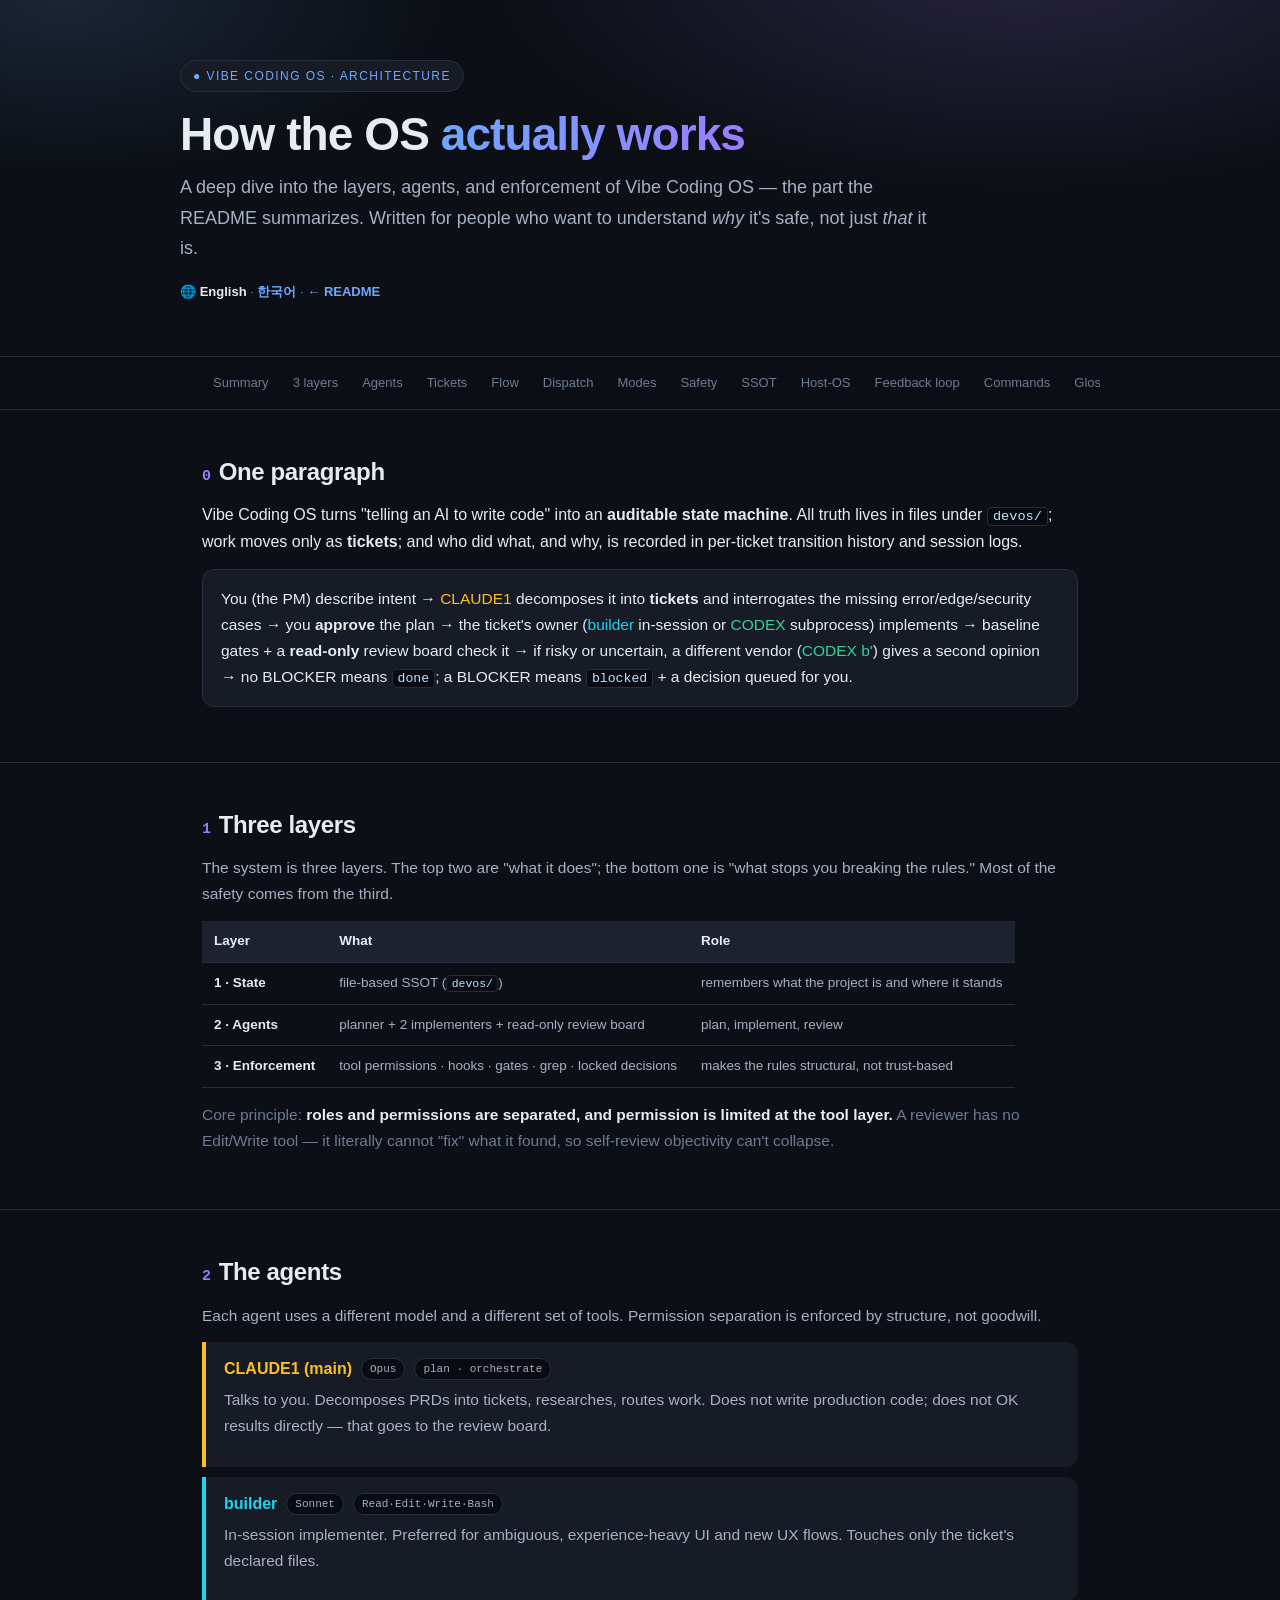
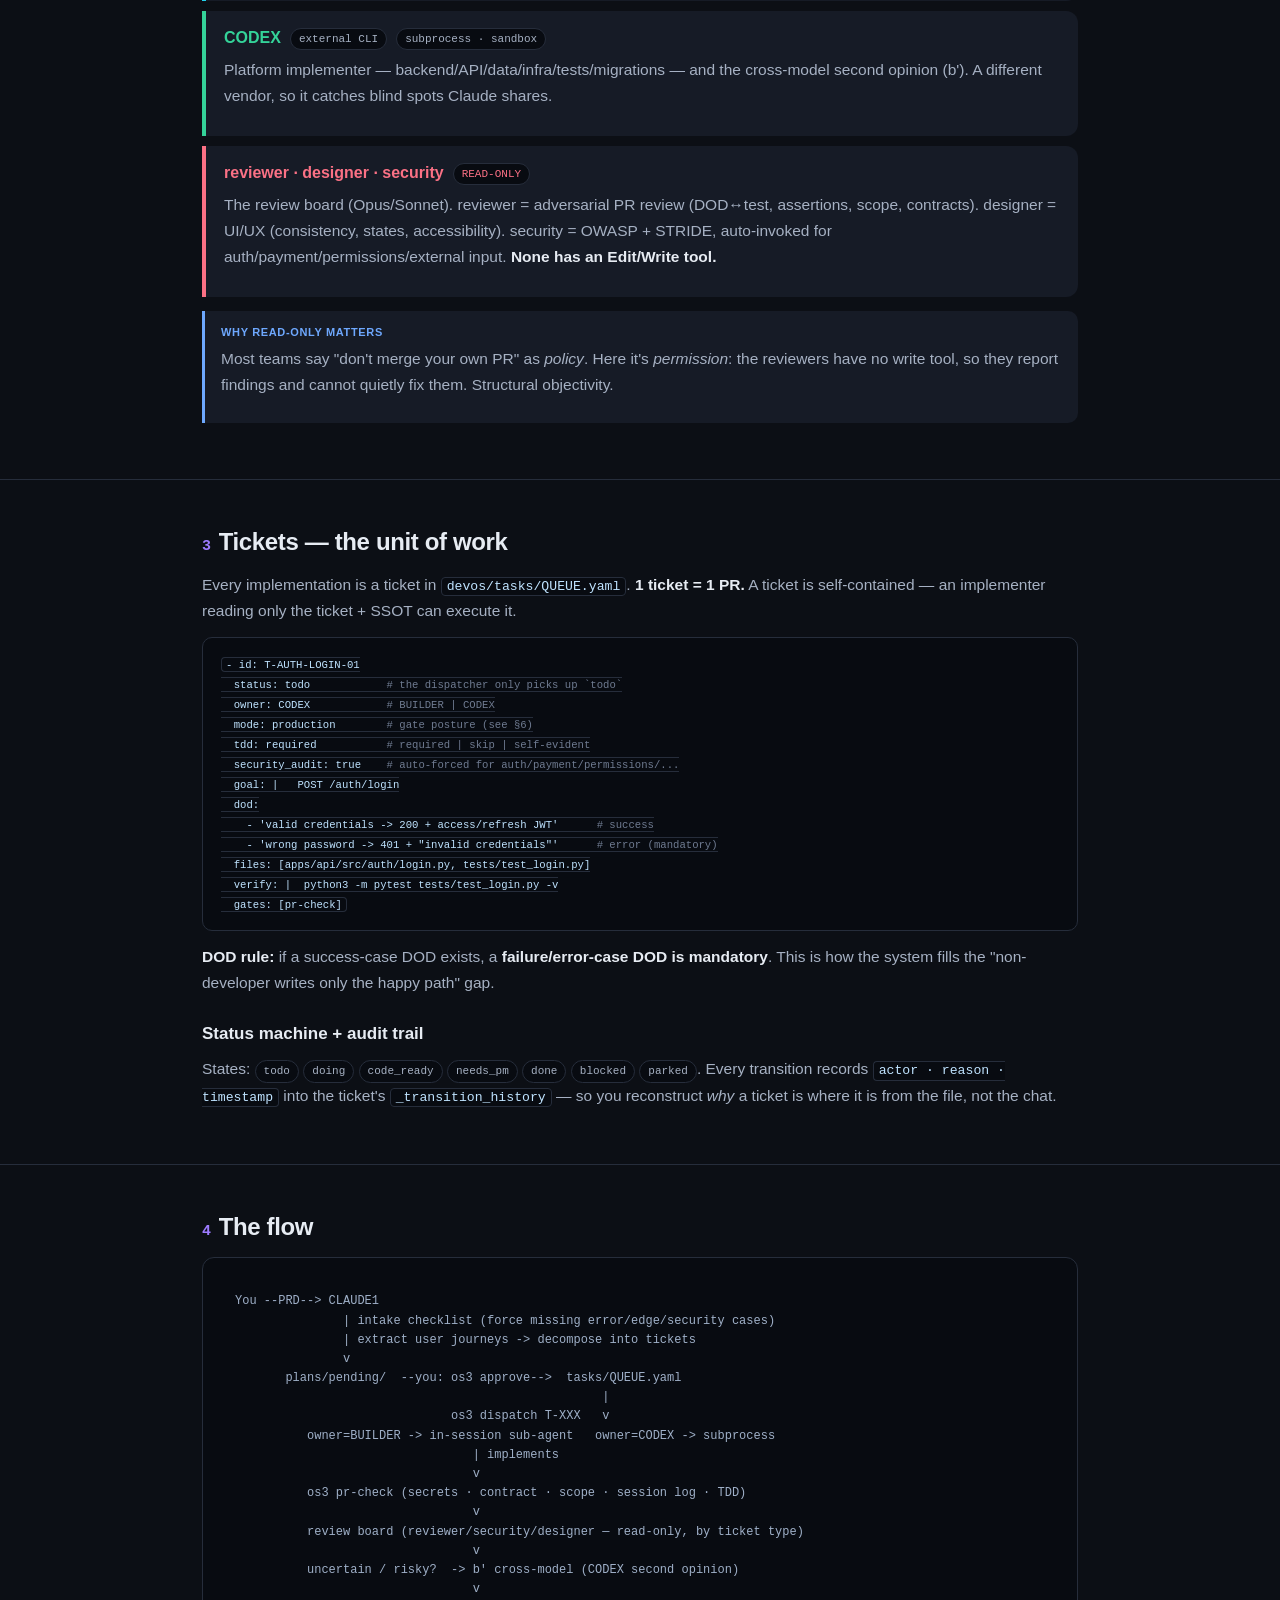
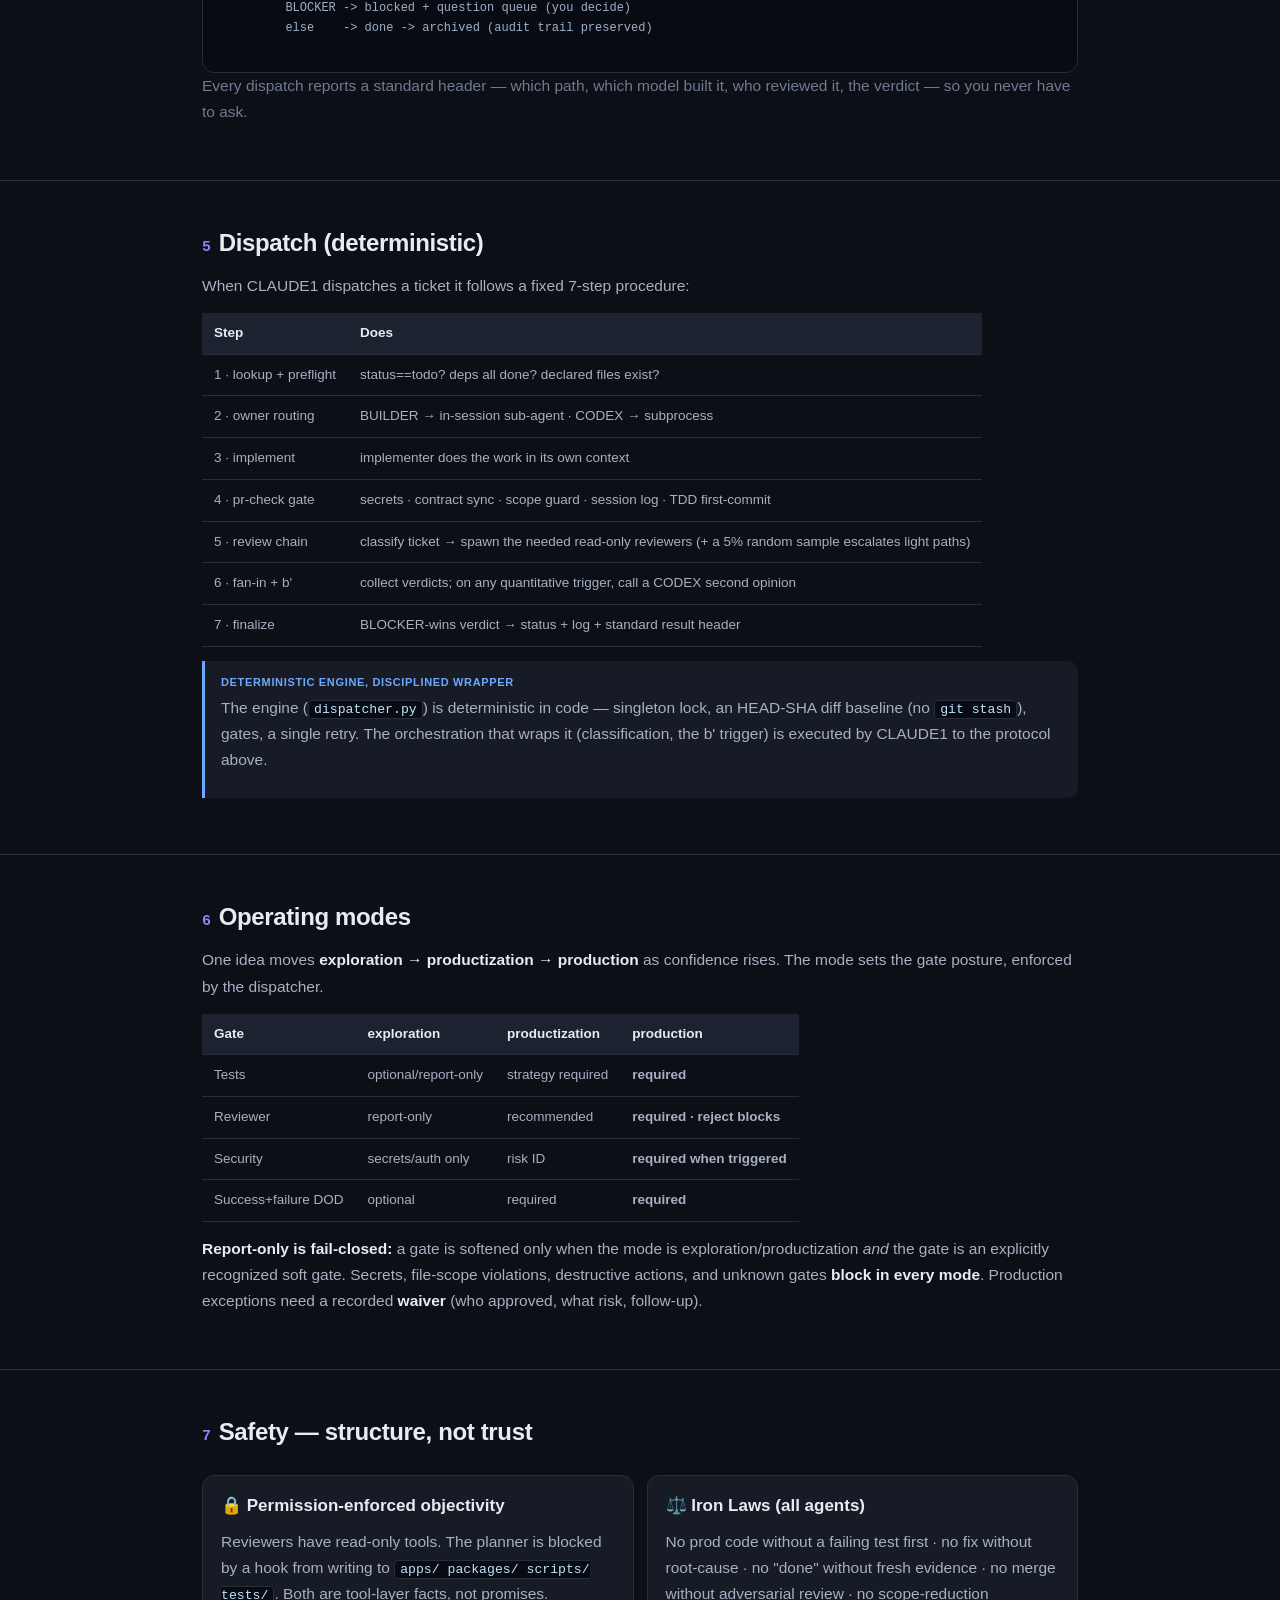
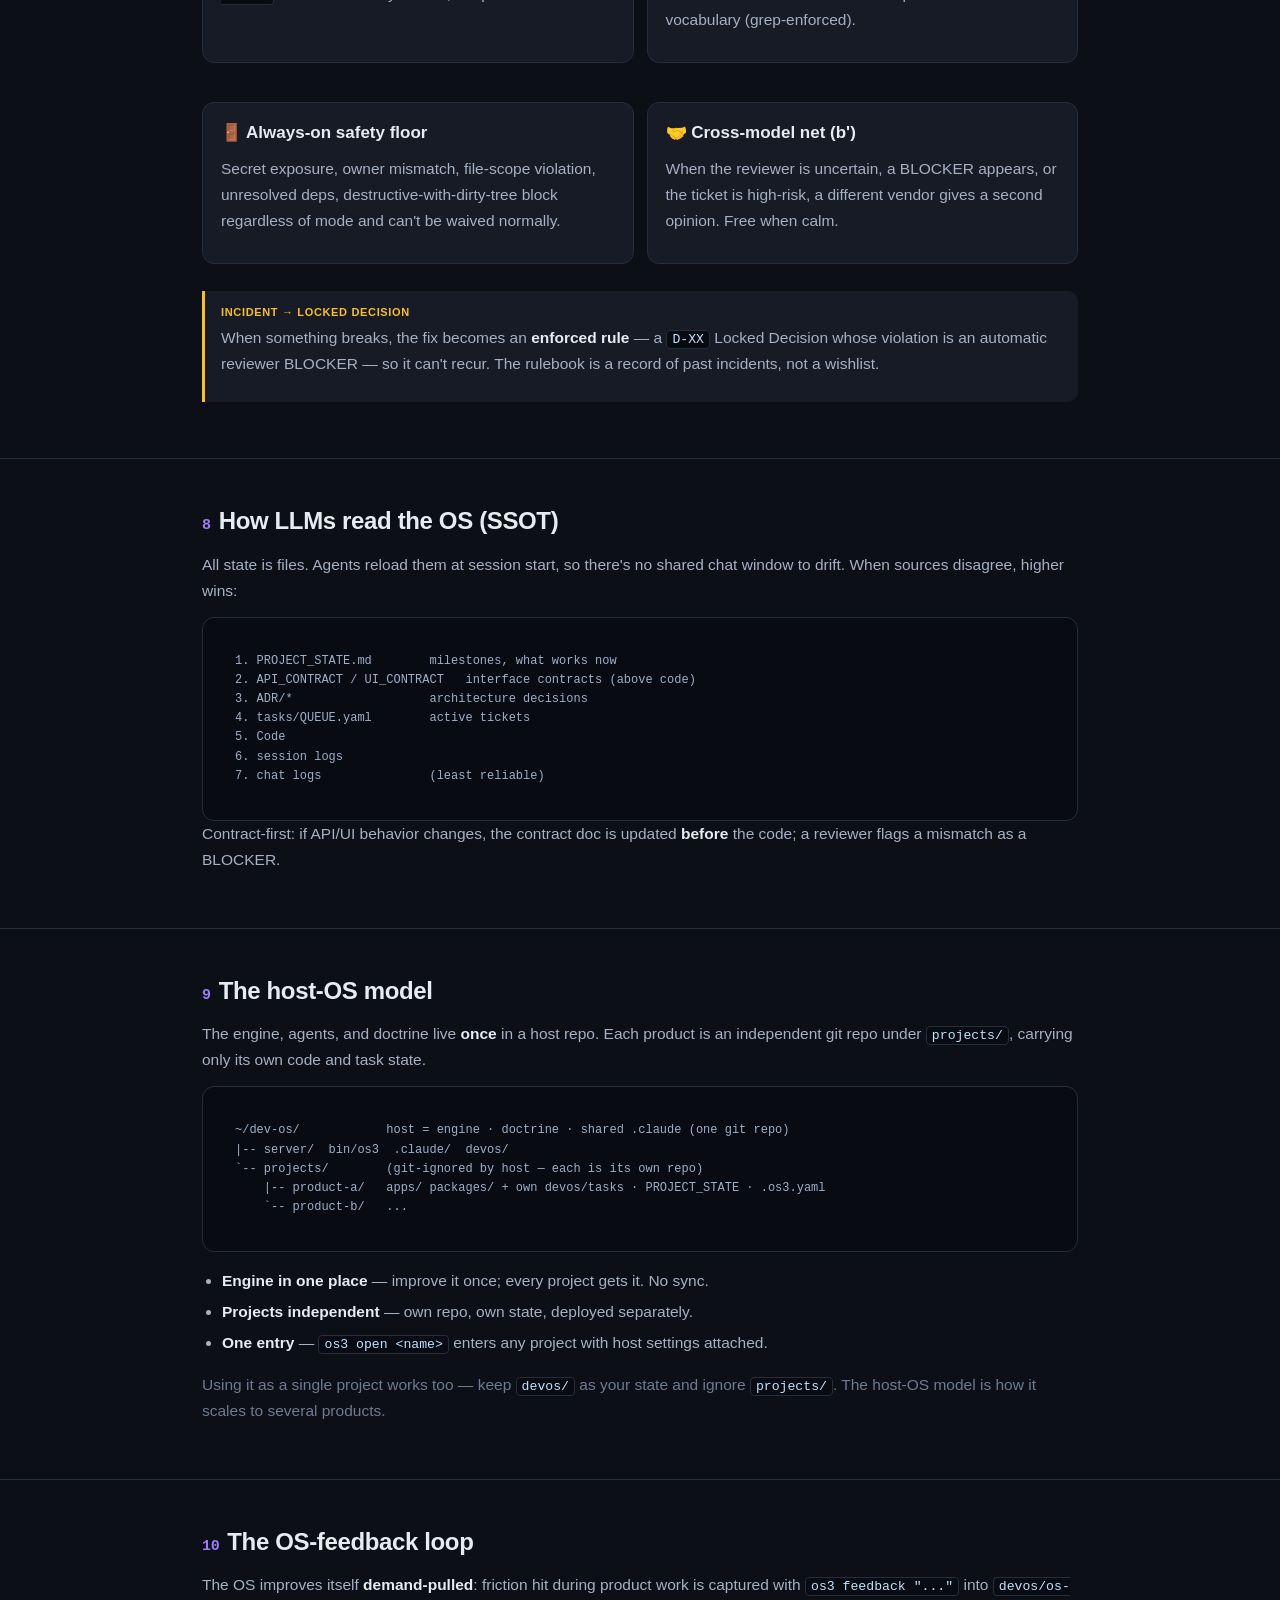
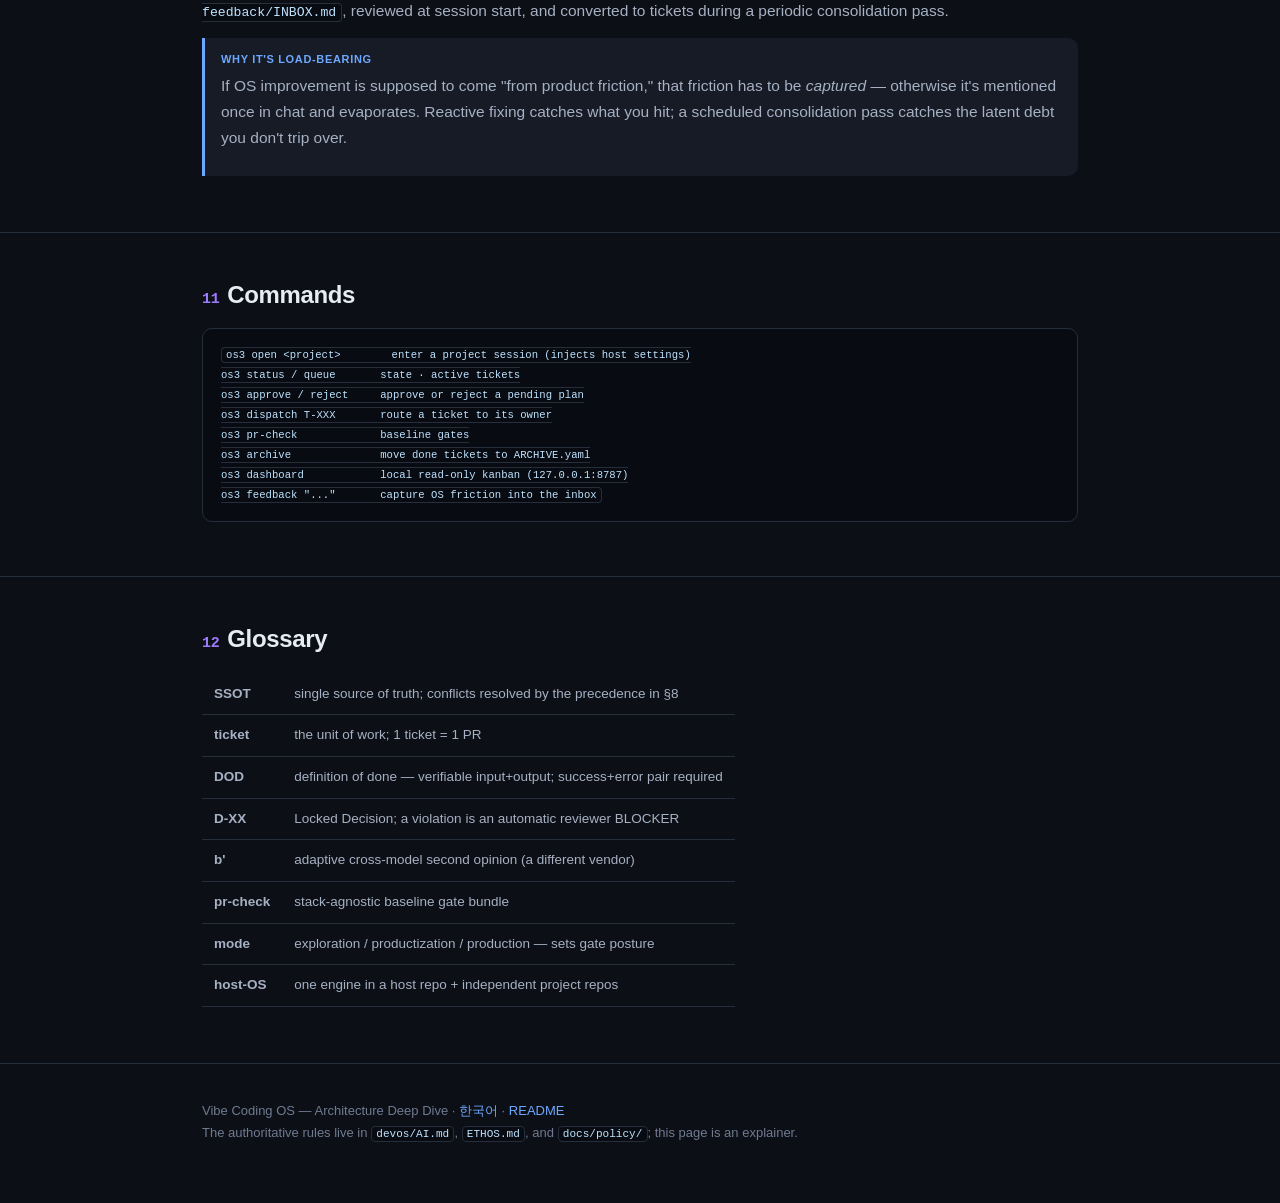
==== docs/deep-dive.en.html @ 46623f46 "docs: add EN/KO architecture deep-dive HTML + link from README - docs/deep-dive.en.html / deep-dive." ====
<!DOCTYPE html>
<html lang="en">
<head>
<meta charset="UTF-8">
<meta name="viewport" content="width=device-width, initial-scale=1.0">
<title>Vibe Coding OS — Architecture Deep Dive</title>
<style>
  :root{--bg:#0c0f15;--panel:#11151e;--card:#161b26;--card2:#1c2230;--line:#262d3b;--ink:#e7ecf3;--ink2:#a6b1c3;--ink3:#6f7b91;--acc:#6ea8fe;--acc2:#9d7bff;--ok:#34d399;--warn:#fbbf24;--block:#fb7185;--builder:#22d3ee;--reviewer:#fb7185;--designer:#c084fc;--security:#fb923c;--codex:#34d399;--claude1:#fbbf24;--mono:"SF Mono",ui-monospace,Menlo,Consolas,monospace;--sans:-apple-system,BlinkMacSystemFont,"Segoe UI",Roboto,sans-serif}
  *{box-sizing:border-box}html{scroll-behavior:smooth}
  body{margin:0;background:var(--bg);color:var(--ink);font-family:var(--sans);line-height:1.68;font-size:15.5px;-webkit-font-smoothing:antialiased}
  a{color:var(--acc);text-decoration:none}a:hover{text-decoration:underline}
  code{font-family:var(--mono);font-size:.85em;background:#080b11;border:1px solid var(--line);border-radius:4px;padding:.08em .38em;color:#bfe3ff}
  pre{font-family:var(--mono);font-size:12.5px;line-height:1.6;background:#080b11;border:1px solid var(--line);border-radius:10px;padding:16px 18px;overflow-x:auto;color:#ccd6e4}
  .wrap{max-width:920px;margin:0 auto;padding:0 22px}
  header.hero{border-bottom:1px solid var(--line);background:radial-gradient(900px 380px at 80% -10%,rgba(157,123,255,.18),transparent 60%),radial-gradient(700px 320px at 5% 0,rgba(110,168,254,.14),transparent 55%),var(--bg)}
  .hero-in{padding:60px 0 40px}
  .kick{display:inline-block;font-size:12px;letter-spacing:.12em;text-transform:uppercase;color:var(--acc);border:1px solid var(--line);background:var(--card);padding:5px 12px;border-radius:999px;margin-bottom:18px}
  h1{font-size:clamp(30px,5vw,46px);line-height:1.05;margin:0 0 14px;letter-spacing:-.02em;font-weight:800}
  h1 .g{background:linear-gradient(100deg,var(--acc),var(--acc2));-webkit-background-clip:text;background-clip:text;color:transparent}
  .lead{font-size:18px;color:var(--ink2);max-width:760px;margin:0 0 18px}
  .langs{font-size:13px;color:var(--ink3)}.langs a{font-weight:600}
  nav.toc{position:sticky;top:0;z-index:20;background:rgba(12,15,21,.85);backdrop-filter:blur(10px);border-bottom:1px solid var(--line)}
  nav.toc .wrap{display:flex;gap:2px;overflow-x:auto;padding:9px 22px}
  nav.toc a{white-space:nowrap;font-size:13px;color:var(--ink3);padding:6px 11px;border-radius:7px}
  nav.toc a:hover{color:var(--ink);background:var(--card);text-decoration:none}
  section{padding:42px 0;border-top:1px solid var(--line)}section:first-of-type{border-top:none}
  h2{font-size:24px;font-weight:800;letter-spacing:-.015em;margin:0 0 10px}
  h2 .n{font-family:var(--mono);font-size:15px;color:var(--acc2);font-weight:600;margin-right:8px}
  h3{font-size:17px;font-weight:700;margin:24px 0 8px}
  p{color:var(--ink2);margin:0 0 13px}ul,ol{color:var(--ink2);padding-left:20px}li{margin:5px 0}
  strong{color:var(--ink)}.muted{color:var(--ink3)}.lead2{font-size:16px;color:var(--ink)}
  table{width:100%;border-collapse:collapse;margin:14px 0;font-size:13.5px;display:block;overflow-x:auto}
  th,td{text-align:left;padding:9px 12px;border-bottom:1px solid var(--line);vertical-align:top}
  th{color:var(--ink);font-weight:700;background:var(--card2);white-space:nowrap}td{color:var(--ink2)}
  .card{background:var(--card);border:1px solid var(--line);border-radius:12px;padding:16px 18px;margin:13px 0}
  .grid{display:grid;gap:13px}.g2{grid-template-columns:1fr 1fr}.g3{grid-template-columns:1fr 1fr 1fr}
  @media(max-width:760px){.g2,.g3{grid-template-columns:1fr}}
  .note{border-left:3px solid var(--acc);background:var(--card);border-radius:0 10px 10px 0;padding:12px 16px;margin:14px 0}
  .note .l{font-weight:800;font-size:11px;letter-spacing:.06em;text-transform:uppercase;color:var(--acc);display:block;margin-bottom:4px}
  .note.warn{border-color:var(--warn)}.note.warn .l{color:var(--warn)}
  .chip{display:inline-block;font-family:var(--mono);font-size:11px;padding:1px 8px;border-radius:999px;border:1px solid var(--line);background:#080b11;color:var(--ink2)}
  .b{color:var(--builder)}.r{color:var(--reviewer)}.d{color:var(--designer)}.s{color:var(--security)}.cx{color:var(--codex)}.c1{color:var(--claude1)}
  .agent{border-left:4px solid var(--line);background:var(--card);border-radius:0 12px 12px 0;padding:14px 18px;margin:10px 0}
  .agent .top{display:flex;align-items:center;gap:9px;flex-wrap:wrap;margin-bottom:5px}.agent .nm{font-weight:800;font-size:16px}
  .agent.c1{border-color:var(--claude1)}.agent.c1 .nm{color:var(--claude1)}
  .agent.b{border-color:var(--builder)}.agent.b .nm{color:var(--builder)}
  .agent.r{border-color:var(--reviewer)}.agent.r .nm{color:var(--reviewer)}
  .agent.cx{border-color:var(--codex)}.agent.cx .nm{color:var(--codex)}
  .diagram{background:#080b11;border:1px solid var(--line);border-radius:12px;padding:6px 14px;overflow-x:auto}
  .diagram pre{border:none;background:none;font-size:12px;color:#9fb0c8;white-space:pre}
  .foot{color:var(--ink3);font-size:13px;padding:36px 0 60px;border-top:1px solid var(--line)}
</style>
</head>
<body>
<header class="hero"><div class="wrap hero-in">
  <span class="kick">● Vibe Coding OS · Architecture</span>
  <h1>How the OS <span class="g">actually works</span></h1>
  <p class="lead">A deep dive into the layers, agents, and enforcement of Vibe Coding OS — the part the README summarizes. Written for people who want to understand <em>why</em> it's safe, not just <em>that</em> it is.</p>
  <p class="langs">🌐 <strong>English</strong> · <a href="deep-dive.ko.html">한국어</a> · <a href="../README.md">← README</a></p>
</div></header>

<nav class="toc"><div class="wrap">
  <a href="#tl">Summary</a><a href="#layers">3 layers</a><a href="#agents">Agents</a><a href="#tickets">Tickets</a>
  <a href="#flow">Flow</a><a href="#dispatch">Dispatch</a><a href="#modes">Modes</a><a href="#safety">Safety</a>
  <a href="#ssot">SSOT</a><a href="#hostos">Host-OS</a><a href="#feedback">Feedback loop</a><a href="#cli">Commands</a><a href="#glossary">Glossary</a>
</div></nav>

<section id="tl"><div class="wrap">
  <h2><span class="n">0</span>One paragraph</h2>
  <p class="lead2">Vibe Coding OS turns "telling an AI to write code" into an <strong>auditable state machine</strong>. All truth lives in files under <code>devos/</code>; work moves only as <strong>tickets</strong>; and who did what, and why, is recorded in per-ticket transition history and session logs.</p>
  <div class="card"><p style="margin:0;color:var(--ink)">You (the PM) describe intent → <span class="c1">CLAUDE1</span> decomposes it into <strong>tickets</strong> and interrogates the missing error/edge/security cases → you <strong>approve</strong> the plan → the ticket's owner (<span class="b">builder</span> in-session or <span class="cx">CODEX</span> subprocess) implements → baseline gates + a <strong>read-only</strong> review board check it → if risky or uncertain, a different vendor (<span class="cx">CODEX b'</span>) gives a second opinion → no BLOCKER means <code>done</code>; a BLOCKER means <code>blocked</code> + a decision queued for you.</p></div>
</div></section>

<section id="layers"><div class="wrap">
  <h2><span class="n">1</span>Three layers</h2>
  <p>The system is three layers. The top two are "what it does"; the bottom one is "what stops you breaking the rules." Most of the safety comes from the third.</p>
  <table>
    <thead><tr><th>Layer</th><th>What</th><th>Role</th></tr></thead>
    <tbody>
      <tr><td><strong>1 · State</strong></td><td>file-based SSOT (<code>devos/</code>)</td><td>remembers what the project is and where it stands</td></tr>
      <tr><td><strong>2 · Agents</strong></td><td>planner + 2 implementers + read-only review board</td><td>plan, implement, review</td></tr>
      <tr><td><strong>3 · Enforcement</strong></td><td>tool permissions · hooks · gates · grep · locked decisions</td><td>makes the rules structural, not trust-based</td></tr>
    </tbody>
  </table>
  <p class="muted">Core principle: <strong>roles and permissions are separated, and permission is limited at the tool layer.</strong> A reviewer has no Edit/Write tool — it literally cannot "fix" what it found, so self-review objectivity can't collapse.</p>
</div></section>

<section id="agents"><div class="wrap">
  <h2><span class="n">2</span>The agents</h2>
  <p>Each agent uses a different model and a different set of tools. Permission separation is enforced by structure, not goodwill.</p>
  <div class="agent c1"><div class="top"><span class="nm">CLAUDE1 (main)</span><span class="chip">Opus</span><span class="chip">plan · orchestrate</span></div><p>Talks to you. Decomposes PRDs into tickets, researches, routes work. Does not write production code; does not OK results directly — that goes to the review board.</p></div>
  <div class="agent b"><div class="top"><span class="nm">builder</span><span class="chip">Sonnet</span><span class="chip">Read·Edit·Write·Bash</span></div><p>In-session implementer. Preferred for ambiguous, experience-heavy UI and new UX flows. Touches only the ticket's declared files.</p></div>
  <div class="agent cx"><div class="top"><span class="nm">CODEX</span><span class="chip">external CLI</span><span class="chip">subprocess · sandbox</span></div><p>Platform implementer — backend/API/data/infra/tests/migrations — and the cross-model second opinion (b'). A different vendor, so it catches blind spots Claude shares.</p></div>
  <div class="agent r"><div class="top"><span class="nm">reviewer · designer · security</span><span class="chip" style="color:var(--reviewer)">READ-ONLY</span></div><p>The review board (Opus/Sonnet). reviewer = adversarial PR review (DOD↔test, assertions, scope, contracts). designer = UI/UX (consistency, states, accessibility). security = OWASP + STRIDE, auto-invoked for auth/payment/permissions/external input. <strong>None has an Edit/Write tool.</strong></p></div>
  <div class="note"><span class="l">Why read-only matters</span><p>Most teams say "don't merge your own PR" as <em>policy</em>. Here it's <em>permission</em>: the reviewers have no write tool, so they report findings and cannot quietly fix them. Structural objectivity.</p></div>
</div></section>

<section id="tickets"><div class="wrap">
  <h2><span class="n">3</span>Tickets — the unit of work</h2>
  <p>Every implementation is a ticket in <code>devos/tasks/QUEUE.yaml</code>. <strong>1 ticket = 1 PR.</strong> A ticket is self-contained — an implementer reading only the ticket + SSOT can execute it.</p>
  <pre><code>- id: T-AUTH-LOGIN-01
  status: todo            <span class="muted"># the dispatcher only picks up `todo`</span>
  owner: CODEX            <span class="muted"># BUILDER | CODEX</span>
  mode: production        <span class="muted"># gate posture (see §6)</span>
  tdd: required           <span class="muted"># required | skip | self-evident</span>
  security_audit: true    <span class="muted"># auto-forced for auth/payment/permissions/...</span>
  goal: |   POST /auth/login
  dod:
    - 'valid credentials -> 200 + access/refresh JWT'      <span class="muted"># success</span>
    - 'wrong password -> 401 + "invalid credentials"'      <span class="muted"># error (mandatory)</span>
  files: [apps/api/src/auth/login.py, tests/test_login.py]
  verify: |  python3 -m pytest tests/test_login.py -v
  gates: [pr-check]</code></pre>
  <p><strong>DOD rule:</strong> if a success-case DOD exists, a <strong>failure/error-case DOD is mandatory</strong>. This is how the system fills the "non-developer writes only the happy path" gap.</p>
  <h3>Status machine + audit trail</h3>
  <p>States: <span class="chip">todo</span> <span class="chip">doing</span> <span class="chip">code_ready</span> <span class="chip">needs_pm</span> <span class="chip">done</span> <span class="chip">blocked</span> <span class="chip">parked</span>. Every transition records <code>actor · reason · timestamp</code> into the ticket's <code>_transition_history</code> — so you reconstruct <em>why</em> a ticket is where it is from the file, not the chat.</p>
</div></section>

<section id="flow"><div class="wrap">
  <h2><span class="n">4</span>The flow</h2>
  <div class="diagram"><pre>You --PRD--> CLAUDE1
               | intake checklist (force missing error/edge/security cases)
               | extract user journeys -> decompose into tickets
               v
       plans/pending/  --you: os3 approve-->  tasks/QUEUE.yaml
                                                   |
                              os3 dispatch T-XXX   v
          owner=BUILDER -> in-session sub-agent   owner=CODEX -> subprocess
                                 | implements
                                 v
          os3 pr-check (secrets · contract · scope · session log · TDD)
                                 v
          review board (reviewer/security/designer — read-only, by ticket type)
                                 v
          uncertain / risky?  -> b' cross-model (CODEX second opinion)
                                 v
       BLOCKER -> blocked + question queue (you decide)
       else    -> done -> archived (audit trail preserved)</pre></div>
  <p class="muted">Every dispatch reports a standard header — which path, which model built it, who reviewed it, the verdict — so you never have to ask.</p>
</div></section>

<section id="dispatch"><div class="wrap">
  <h2><span class="n">5</span>Dispatch (deterministic)</h2>
  <p>When CLAUDE1 dispatches a ticket it follows a fixed 7-step procedure:</p>
  <table>
    <thead><tr><th>Step</th><th>Does</th></tr></thead>
    <tbody>
      <tr><td>1 · lookup + preflight</td><td>status==todo? deps all done? declared files exist?</td></tr>
      <tr><td>2 · owner routing</td><td>BUILDER → in-session sub-agent · CODEX → subprocess</td></tr>
      <tr><td>3 · implement</td><td>implementer does the work in its own context</td></tr>
      <tr><td>4 · pr-check gate</td><td>secrets · contract sync · scope guard · session log · TDD first-commit</td></tr>
      <tr><td>5 · review chain</td><td>classify ticket → spawn the needed read-only reviewers (+ a 5% random sample escalates light paths)</td></tr>
      <tr><td>6 · fan-in + b'</td><td>collect verdicts; on any quantitative trigger, call a CODEX second opinion</td></tr>
      <tr><td>7 · finalize</td><td>BLOCKER-wins verdict → status + log + standard result header</td></tr>
    </tbody>
  </table>
  <div class="note"><span class="l">Deterministic engine, disciplined wrapper</span><p>The engine (<code>dispatcher.py</code>) is deterministic in code — singleton lock, an HEAD-SHA diff baseline (no <code>git stash</code>), gates, a single retry. The orchestration that wraps it (classification, the b' trigger) is executed by CLAUDE1 to the protocol above.</p></div>
</div></section>

<section id="modes"><div class="wrap">
  <h2><span class="n">6</span>Operating modes</h2>
  <p>One idea moves <strong>exploration → productization → production</strong> as confidence rises. The mode sets the gate posture, enforced by the dispatcher.</p>
  <table>
    <thead><tr><th>Gate</th><th>exploration</th><th>productization</th><th>production</th></tr></thead>
    <tbody>
      <tr><td>Tests</td><td>optional/report-only</td><td>strategy required</td><td><b>required</b></td></tr>
      <tr><td>Reviewer</td><td>report-only</td><td>recommended</td><td><b>required · reject blocks</b></td></tr>
      <tr><td>Security</td><td>secrets/auth only</td><td>risk ID</td><td><b>required when triggered</b></td></tr>
      <tr><td>Success+failure DOD</td><td>optional</td><td>required</td><td><b>required</b></td></tr>
    </tbody>
  </table>
  <p><strong>Report-only is fail-closed:</strong> a gate is softened only when the mode is exploration/productization <em>and</em> the gate is an explicitly recognized soft gate. Secrets, file-scope violations, destructive actions, and unknown gates <strong>block in every mode</strong>. Production exceptions need a recorded <strong>waiver</strong> (who approved, what risk, follow-up).</p>
</div></section>

<section id="safety"><div class="wrap">
  <h2><span class="n">7</span>Safety — structure, not trust</h2>
  <div class="grid g2">
    <div class="card"><h3 style="margin-top:0">🔒 Permission-enforced objectivity</h3><p>Reviewers have read-only tools. The planner is blocked by a hook from writing to <code>apps/ packages/ scripts/ tests/</code>. Both are tool-layer facts, not promises.</p></div>
    <div class="card"><h3 style="margin-top:0">⚖️ Iron Laws (all agents)</h3><p>No prod code without a failing test first · no fix without root-cause · no "done" without fresh evidence · no merge without adversarial review · no scope-reduction vocabulary (grep-enforced).</p></div>
    <div class="card"><h3 style="margin-top:0">🚪 Always-on safety floor</h3><p>Secret exposure, owner mismatch, file-scope violation, unresolved deps, destructive-with-dirty-tree block regardless of mode and can't be waived normally.</p></div>
    <div class="card"><h3 style="margin-top:0">🤝 Cross-model net (b')</h3><p>When the reviewer is uncertain, a BLOCKER appears, or the ticket is high-risk, a different vendor gives a second opinion. Free when calm.</p></div>
  </div>
  <div class="note warn"><span class="l">Incident → Locked Decision</span><p>When something breaks, the fix becomes an <strong>enforced rule</strong> — a <code>D-XX</code> Locked Decision whose violation is an automatic reviewer BLOCKER — so it can't recur. The rulebook is a record of past incidents, not a wishlist.</p></div>
</div></section>

<section id="ssot"><div class="wrap">
  <h2><span class="n">8</span>How LLMs read the OS (SSOT)</h2>
  <p>All state is files. Agents reload them at session start, so there's no shared chat window to drift. When sources disagree, higher wins:</p>
  <div class="diagram"><pre>1. PROJECT_STATE.md        milestones, what works now
2. API_CONTRACT / UI_CONTRACT   interface contracts (above code)
3. ADR/*                   architecture decisions
4. tasks/QUEUE.yaml        active tickets
5. Code
6. session logs
7. chat logs               (least reliable)</pre></div>
  <p>Contract-first: if API/UI behavior changes, the contract doc is updated <strong>before</strong> the code; a reviewer flags a mismatch as a BLOCKER.</p>
</div></section>

<section id="hostos"><div class="wrap">
  <h2><span class="n">9</span>The host-OS model</h2>
  <p>The engine, agents, and doctrine live <strong>once</strong> in a host repo. Each product is an independent git repo under <code>projects/</code>, carrying only its own code and task state.</p>
  <div class="diagram"><pre>~/dev-os/            host = engine · doctrine · shared .claude (one git repo)
|-- server/  bin/os3  .claude/  devos/
`-- projects/        (git-ignored by host — each is its own repo)
    |-- product-a/   apps/ packages/ + own devos/tasks · PROJECT_STATE · .os3.yaml
    `-- product-b/   ...</pre></div>
  <ul>
    <li><strong>Engine in one place</strong> — improve it once; every project gets it. No sync.</li>
    <li><strong>Projects independent</strong> — own repo, own state, deployed separately.</li>
    <li><strong>One entry</strong> — <code>os3 open &lt;name&gt;</code> enters any project with host settings attached.</li>
  </ul>
  <p class="muted">Using it as a single project works too — keep <code>devos/</code> as your state and ignore <code>projects/</code>. The host-OS model is how it scales to several products.</p>
</div></section>

<section id="feedback"><div class="wrap">
  <h2><span class="n">10</span>The OS-feedback loop</h2>
  <p>The OS improves itself <strong>demand-pulled</strong>: friction hit during product work is captured with <code>os3 feedback "..."</code> into <code>devos/os-feedback/INBOX.md</code>, reviewed at session start, and converted to tickets during a periodic consolidation pass.</p>
  <div class="note"><span class="l">Why it's load-bearing</span><p>If OS improvement is supposed to come "from product friction," that friction has to be <em>captured</em> — otherwise it's mentioned once in chat and evaporates. Reactive fixing catches what you hit; a scheduled consolidation pass catches the latent debt you don't trip over.</p></div>
</div></section>

<section id="cli"><div class="wrap">
  <h2><span class="n">11</span>Commands</h2>
  <pre><code>os3 open &lt;project&gt;        enter a project session (injects host settings)
os3 status / queue       state · active tickets
os3 approve / reject     approve or reject a pending plan
os3 dispatch T-XXX       route a ticket to its owner
os3 pr-check             baseline gates
os3 archive              move done tickets to ARCHIVE.yaml
os3 dashboard            local read-only kanban (127.0.0.1:8787)
os3 feedback "..."       capture OS friction into the inbox</code></pre>
</div></section>

<section id="glossary"><div class="wrap">
  <h2><span class="n">12</span>Glossary</h2>
  <table><tbody>
    <tr><td><b>SSOT</b></td><td>single source of truth; conflicts resolved by the precedence in §8</td></tr>
    <tr><td><b>ticket</b></td><td>the unit of work; 1 ticket = 1 PR</td></tr>
    <tr><td><b>DOD</b></td><td>definition of done — verifiable input+output; success+error pair required</td></tr>
    <tr><td><b>D-XX</b></td><td>Locked Decision; a violation is an automatic reviewer BLOCKER</td></tr>
    <tr><td><b>b'</b></td><td>adaptive cross-model second opinion (a different vendor)</td></tr>
    <tr><td><b>pr-check</b></td><td>stack-agnostic baseline gate bundle</td></tr>
    <tr><td><b>mode</b></td><td>exploration / productization / production — sets gate posture</td></tr>
    <tr><td><b>host-OS</b></td><td>one engine in a host repo + independent project repos</td></tr>
  </tbody></table>
</div></section>

<div class="foot"><div class="wrap">Vibe Coding OS — Architecture Deep Dive · <a href="deep-dive.ko.html">한국어</a> · <a href="../README.md">README</a><br>The authoritative rules live in <code>devos/AI.md</code>, <code>ETHOS.md</code>, and <code>docs/policy/</code>; this page is an explainer.</div></div>
</body>
</html>
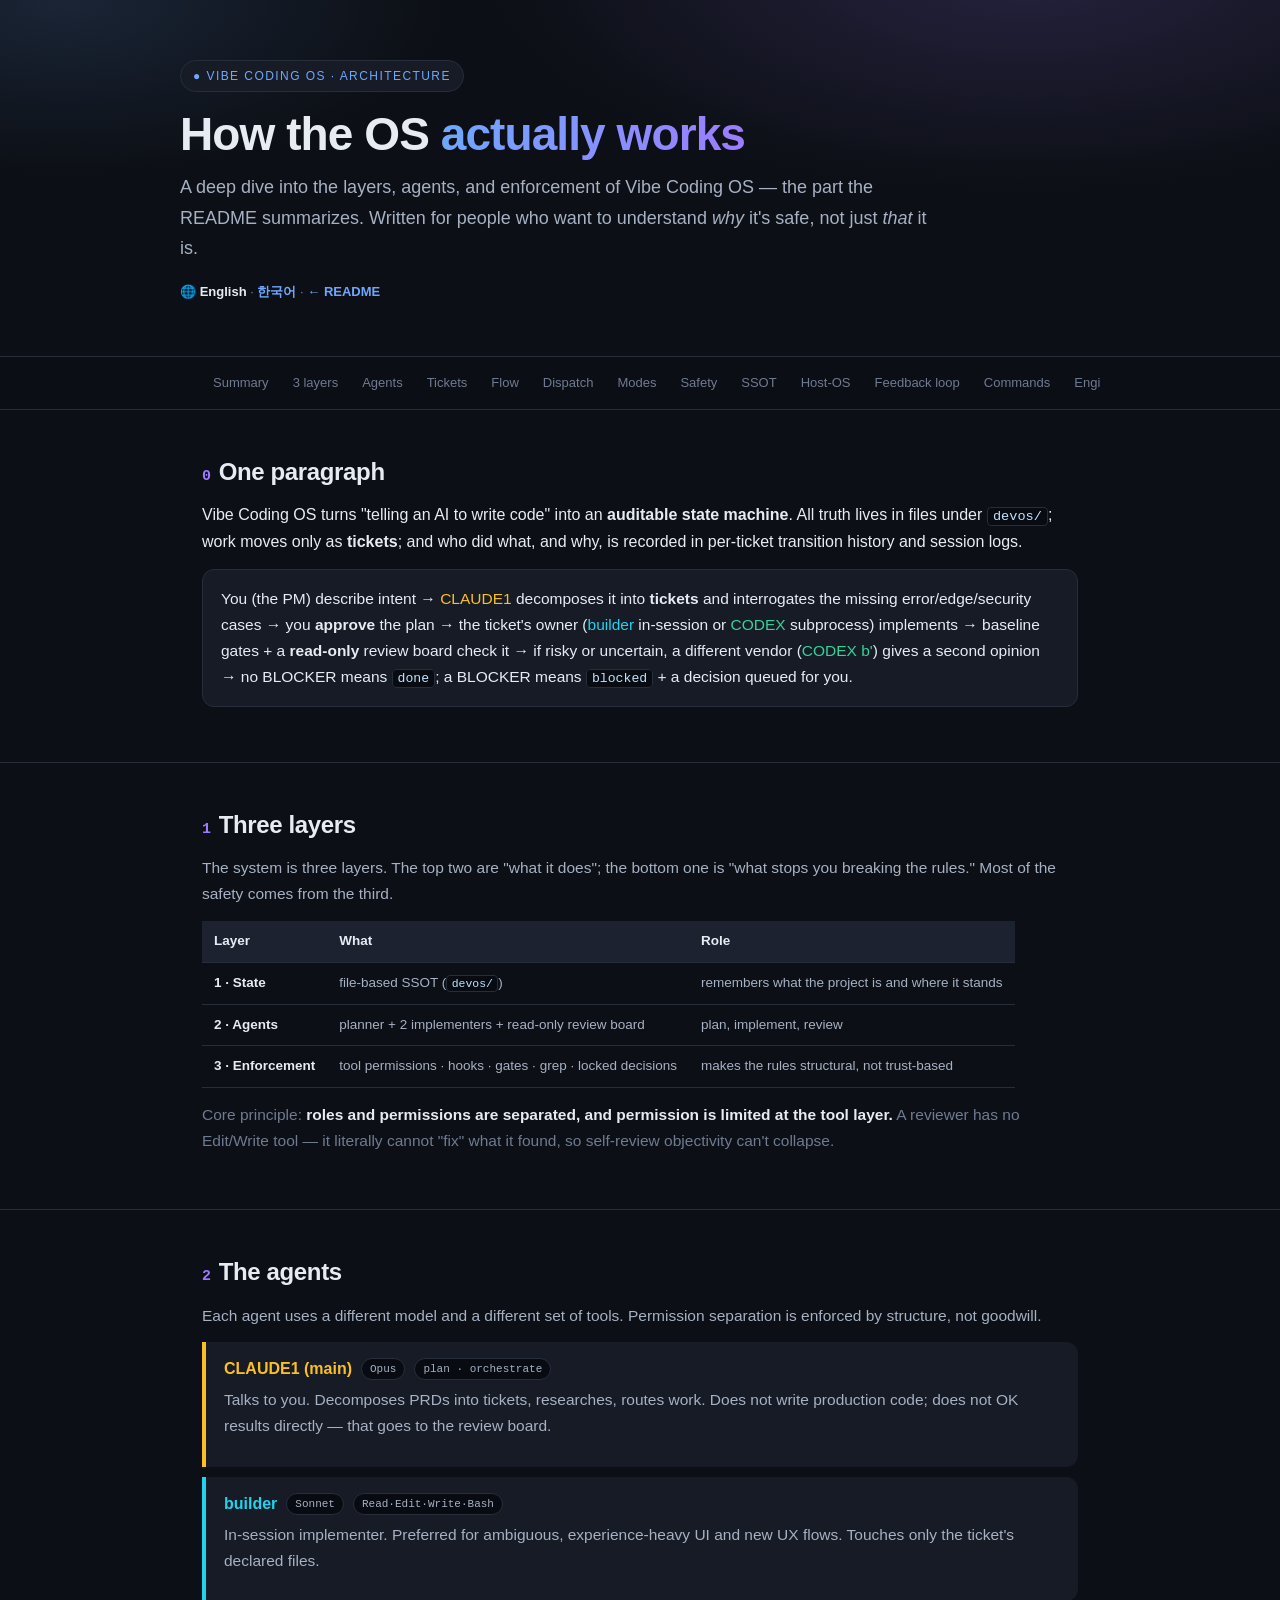
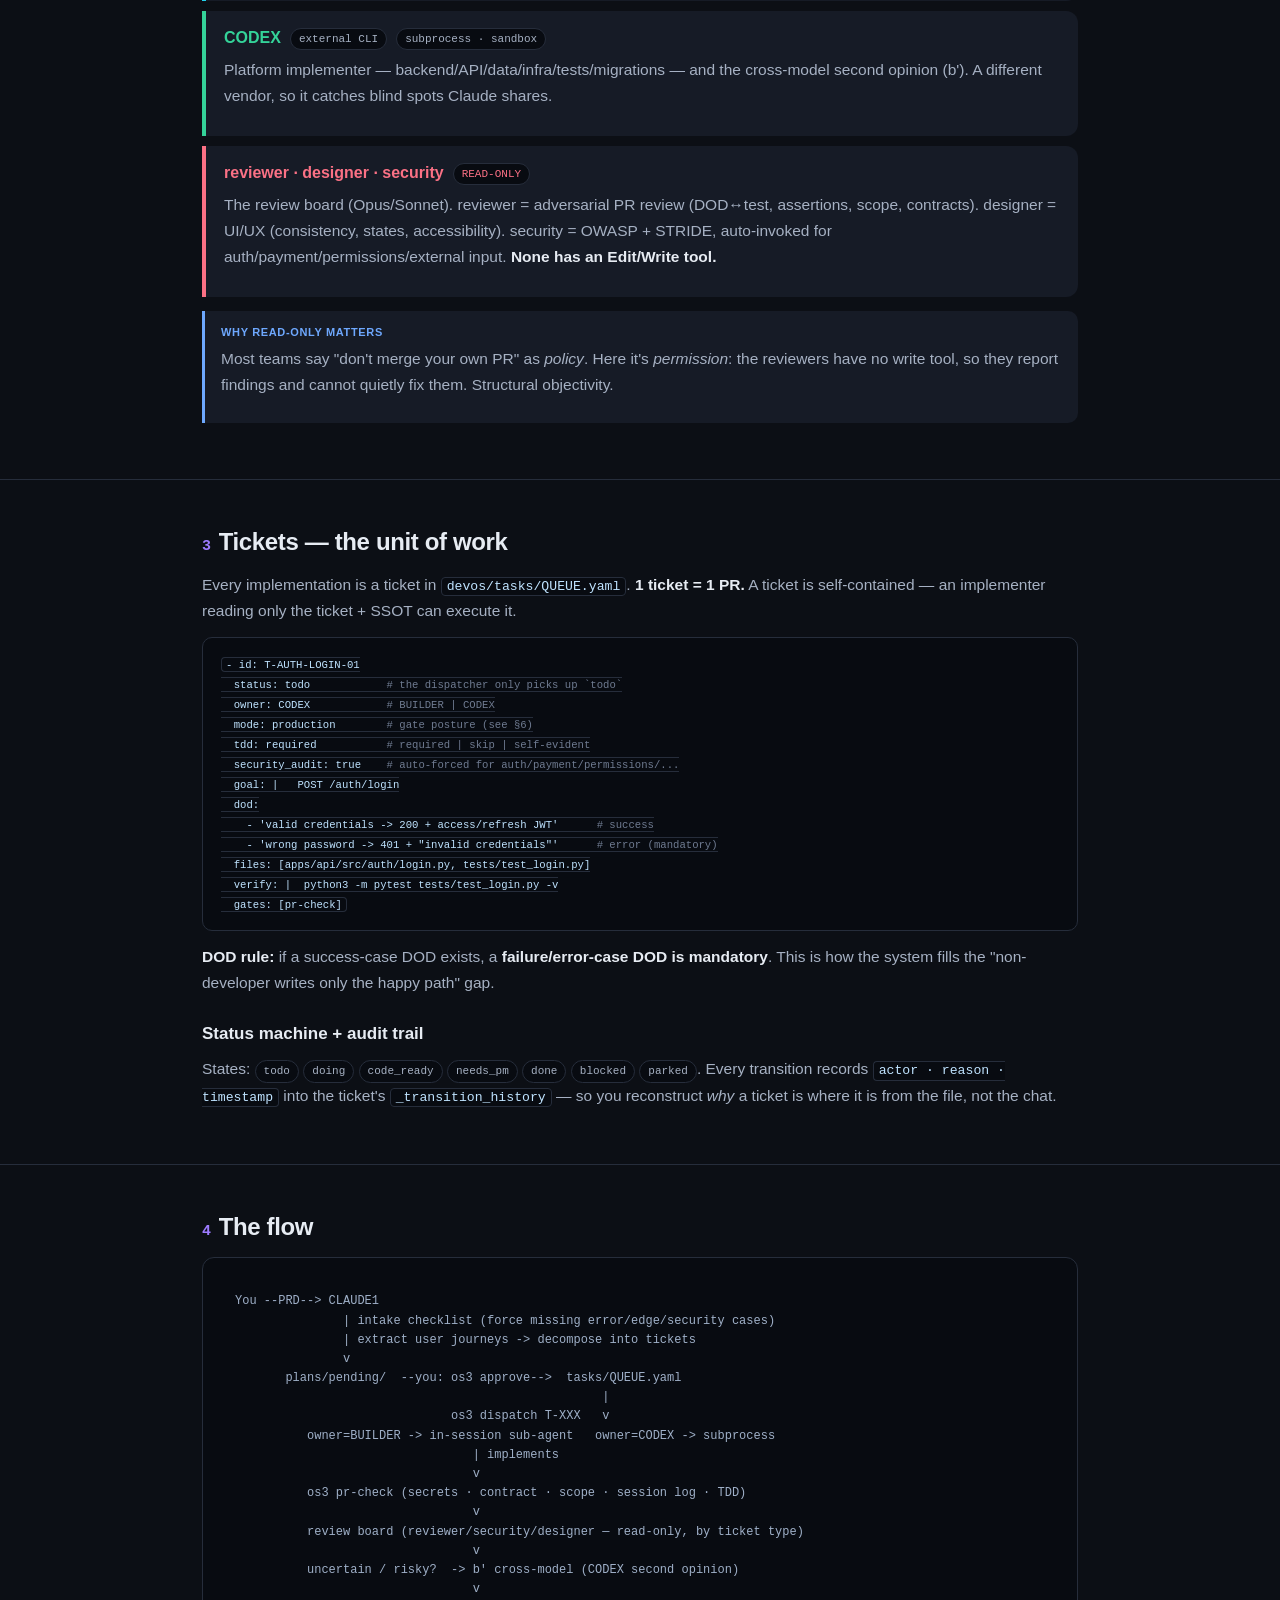
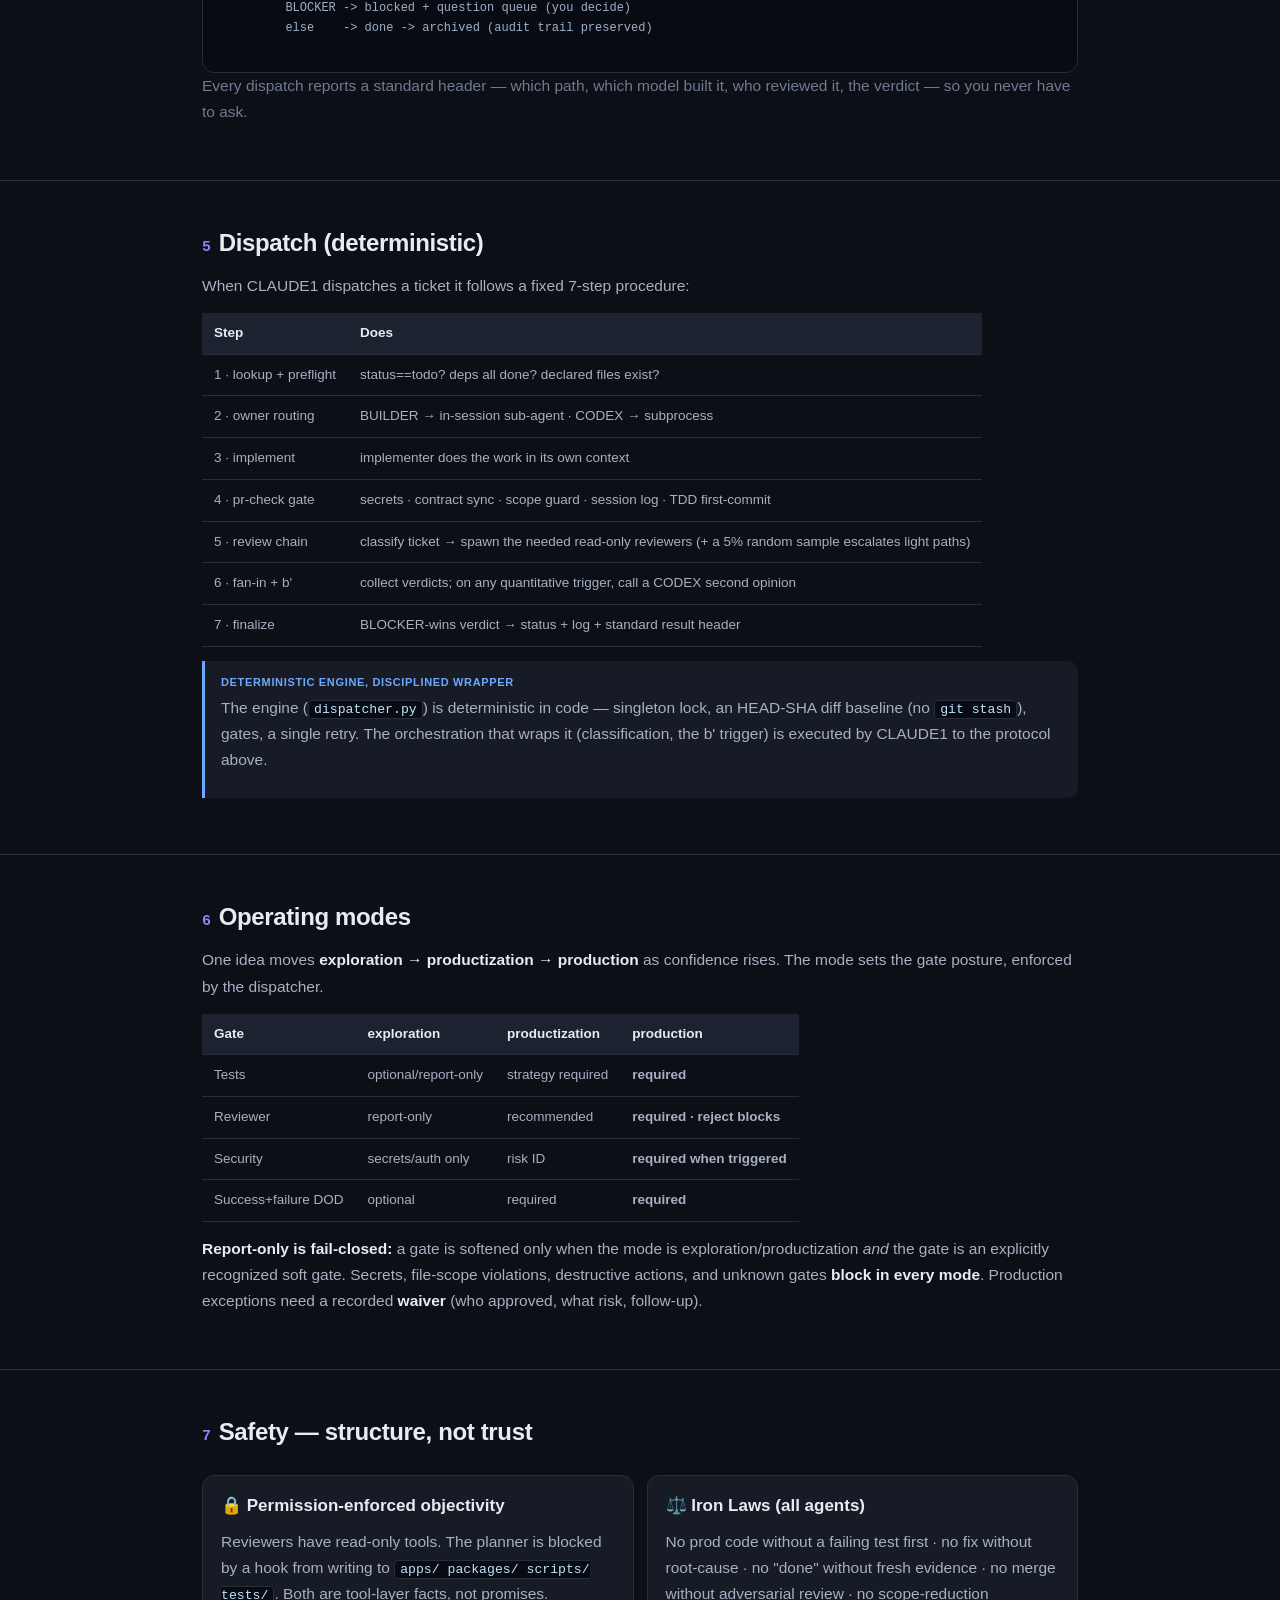
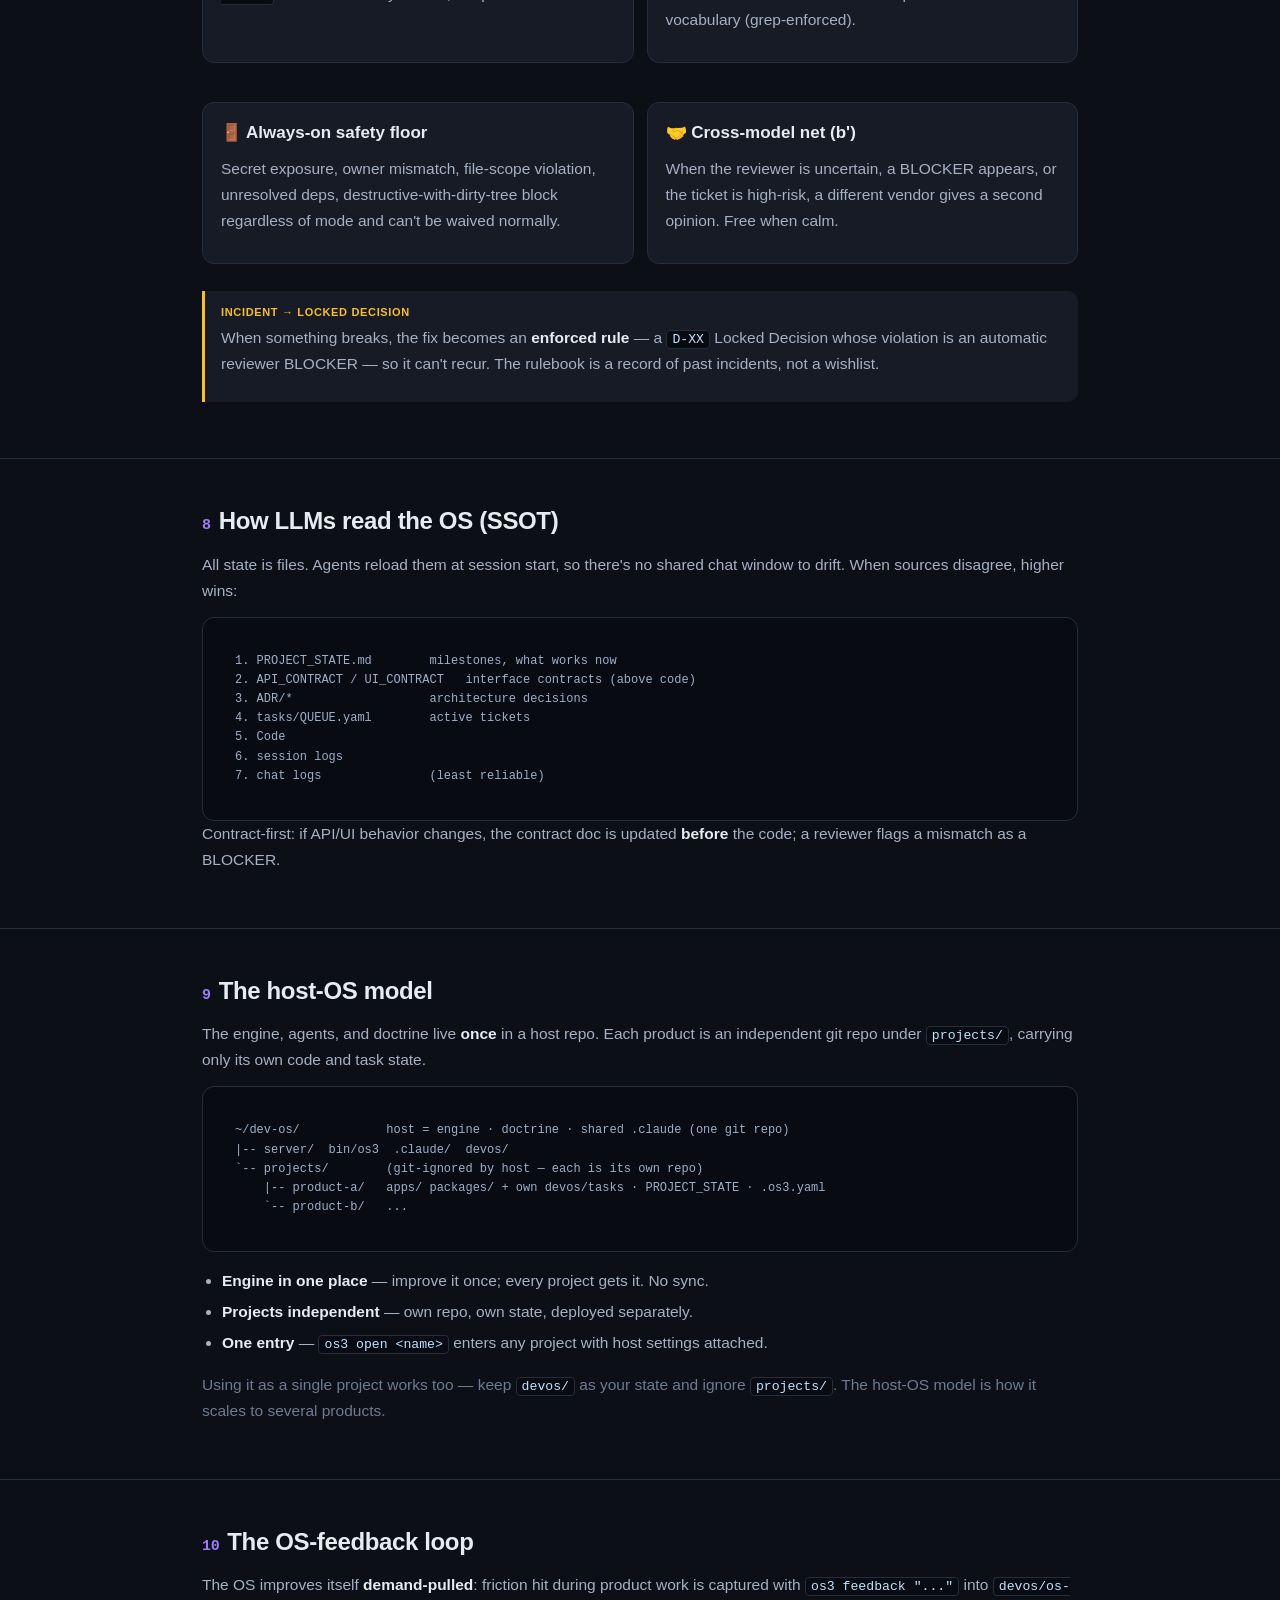
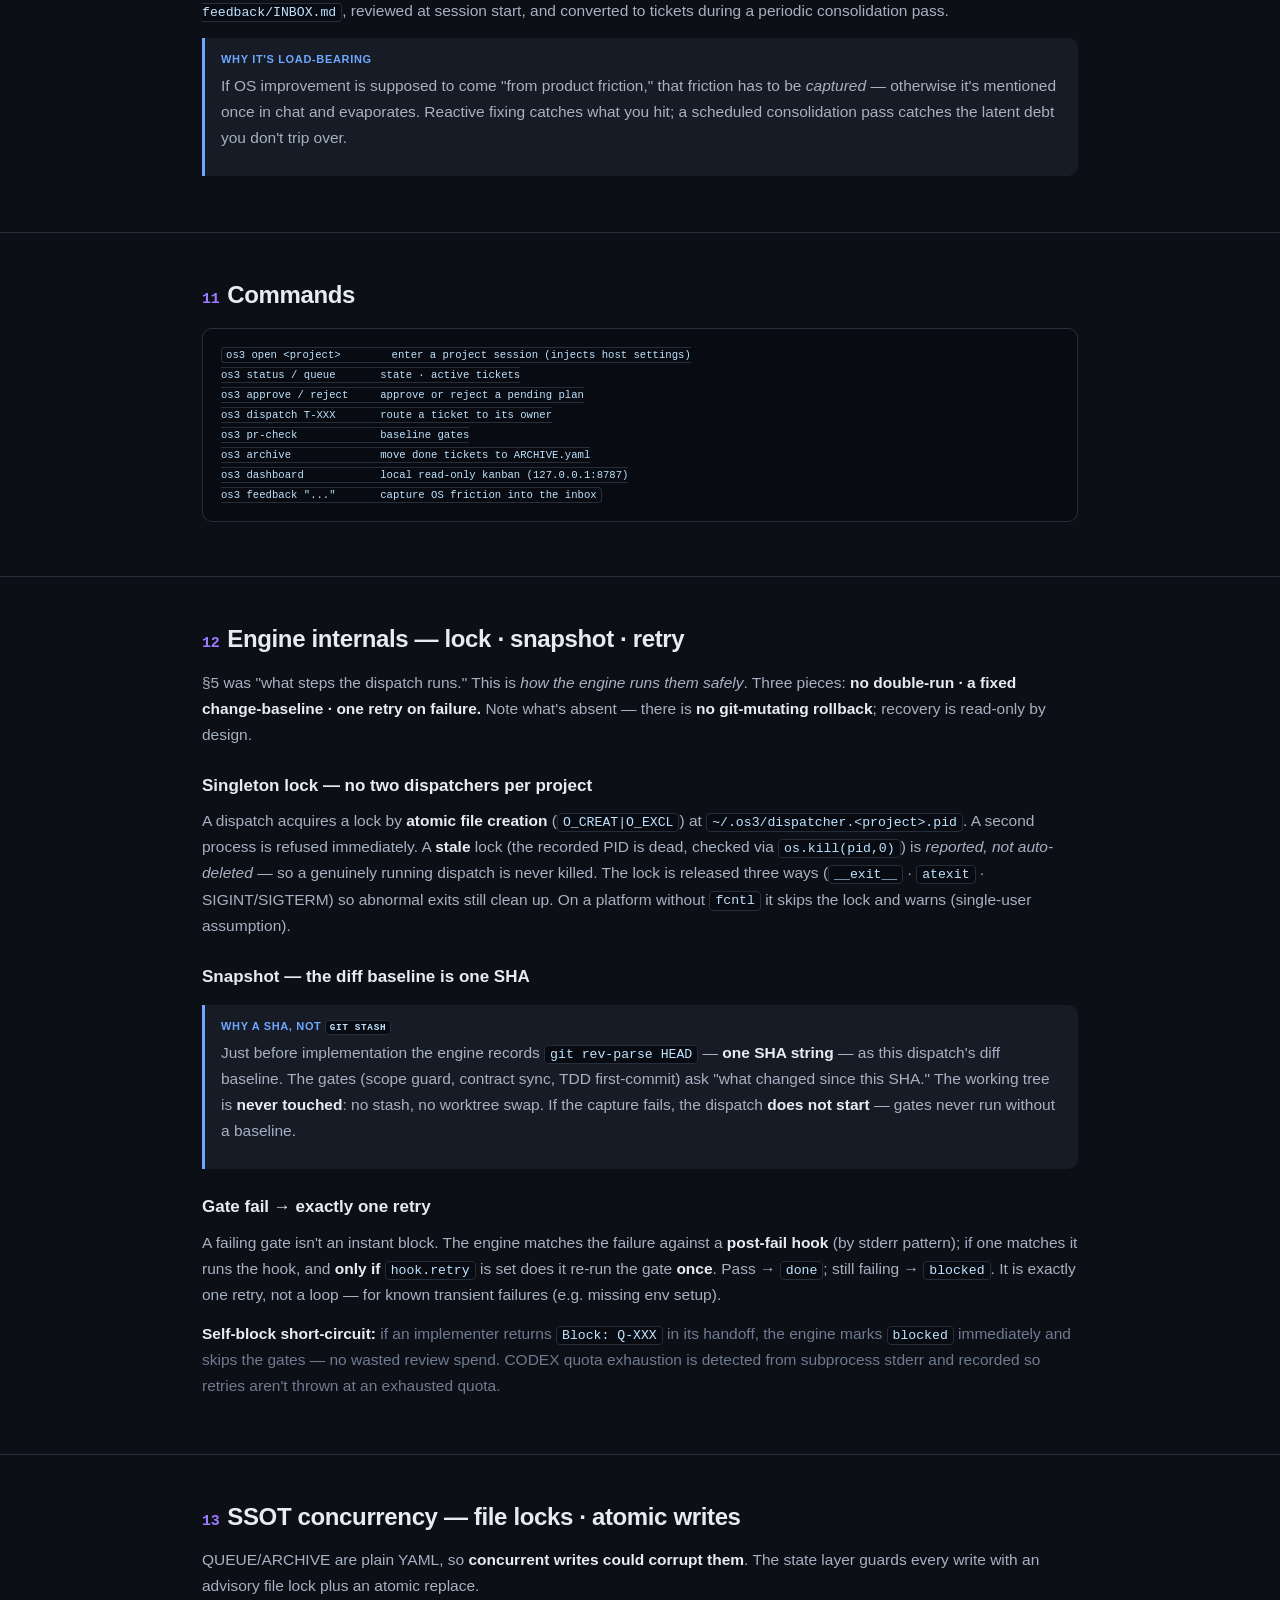
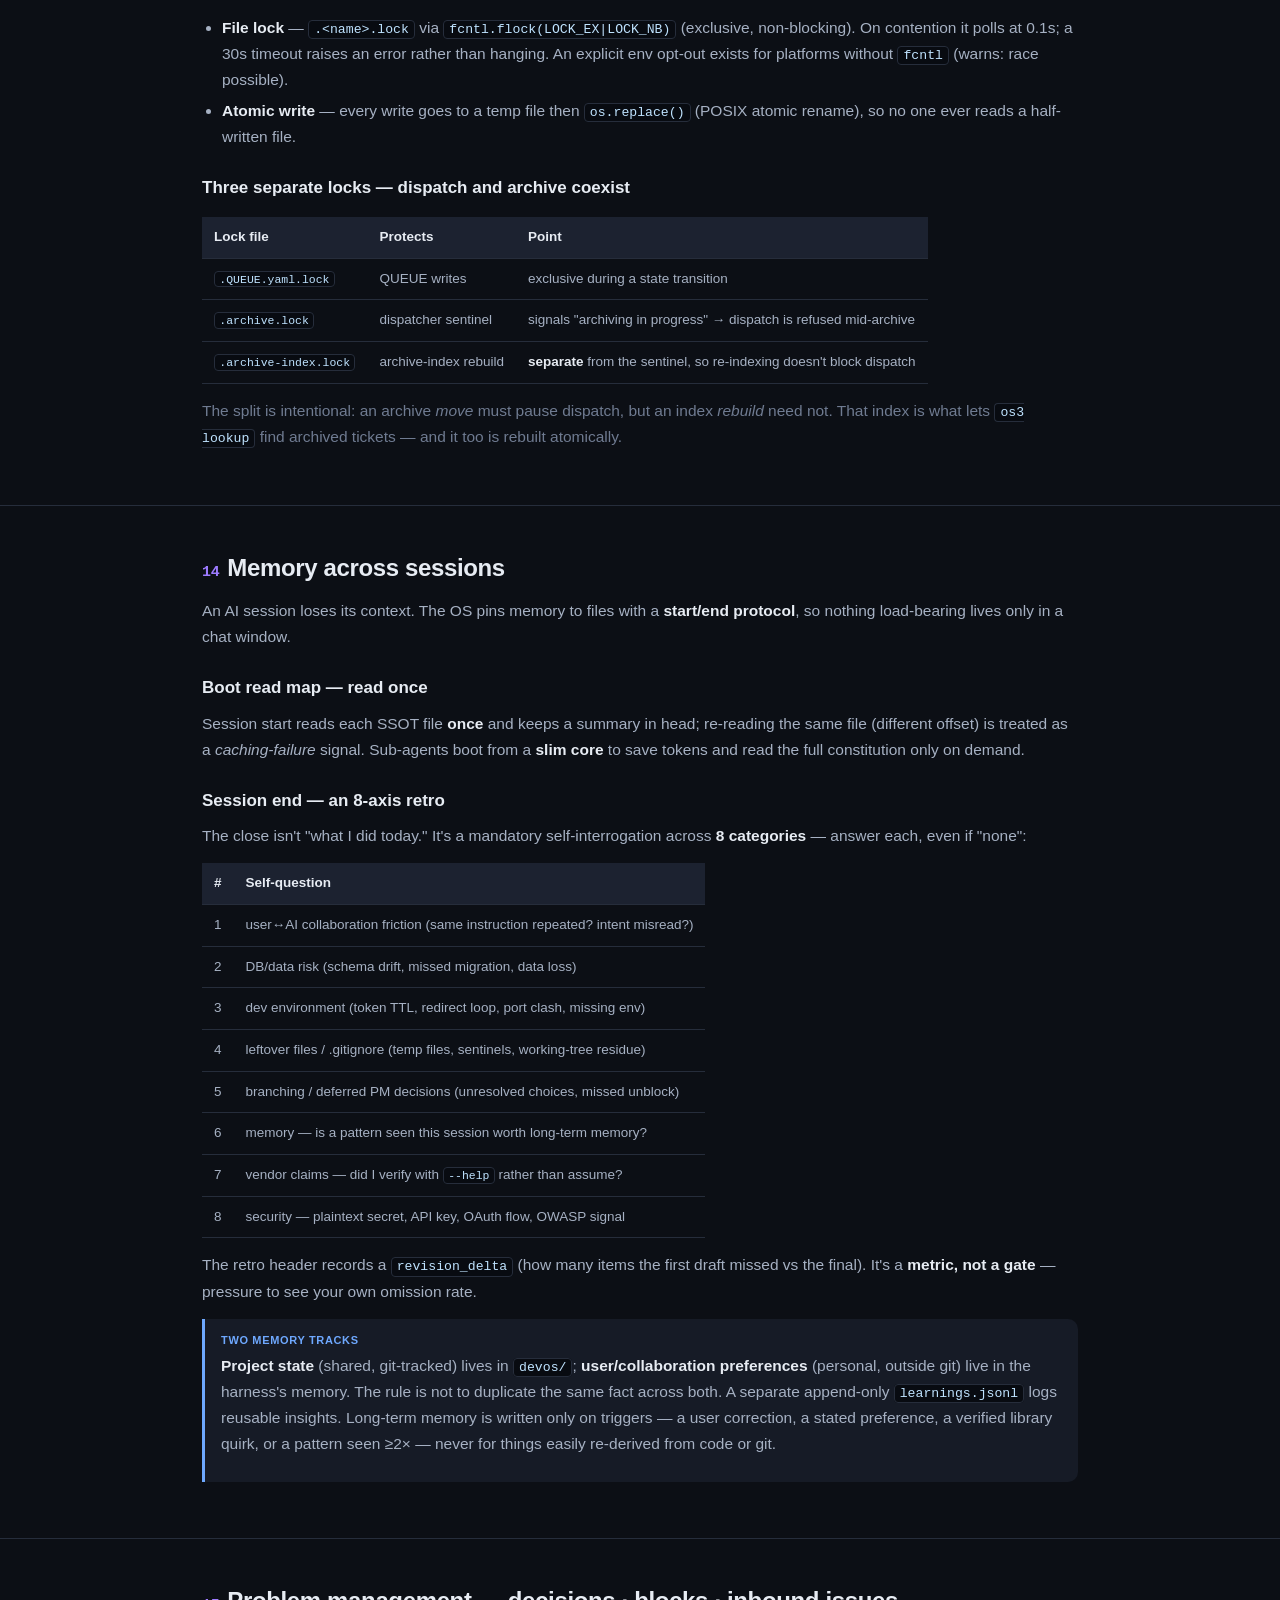
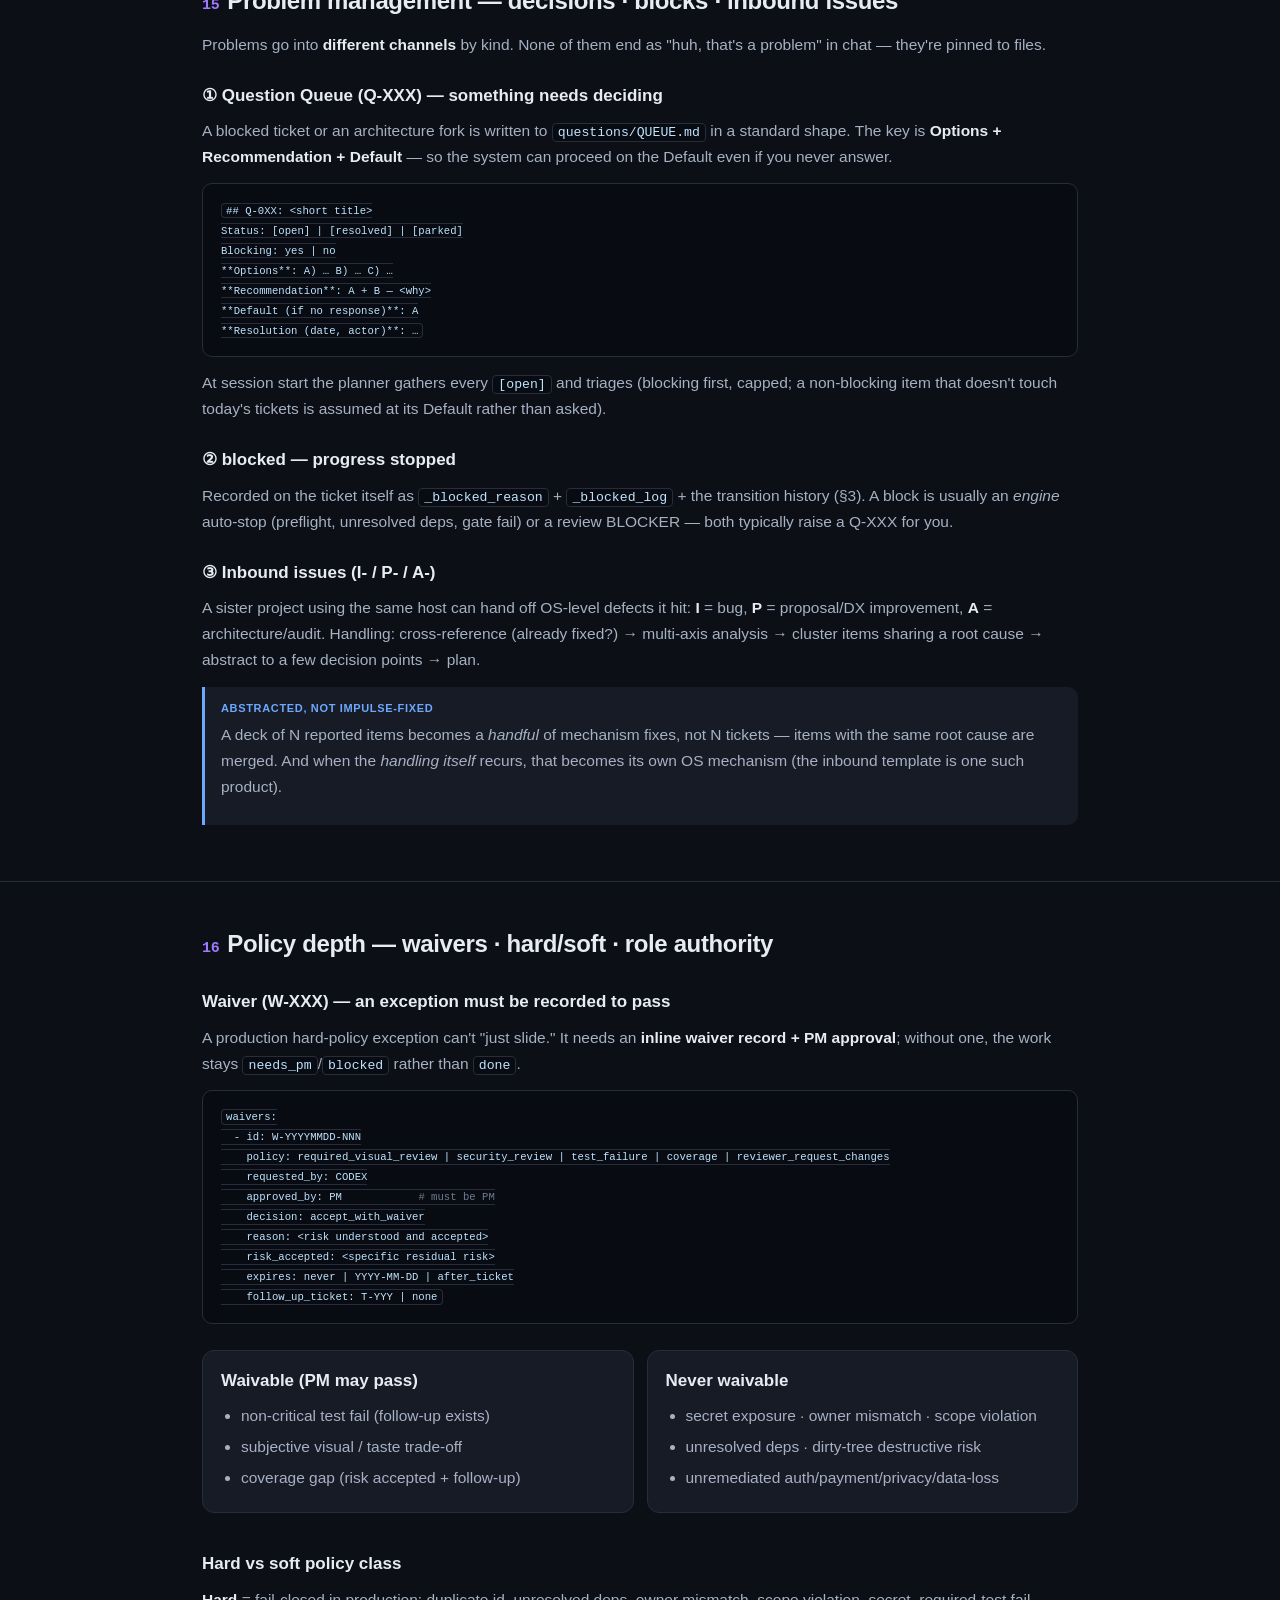
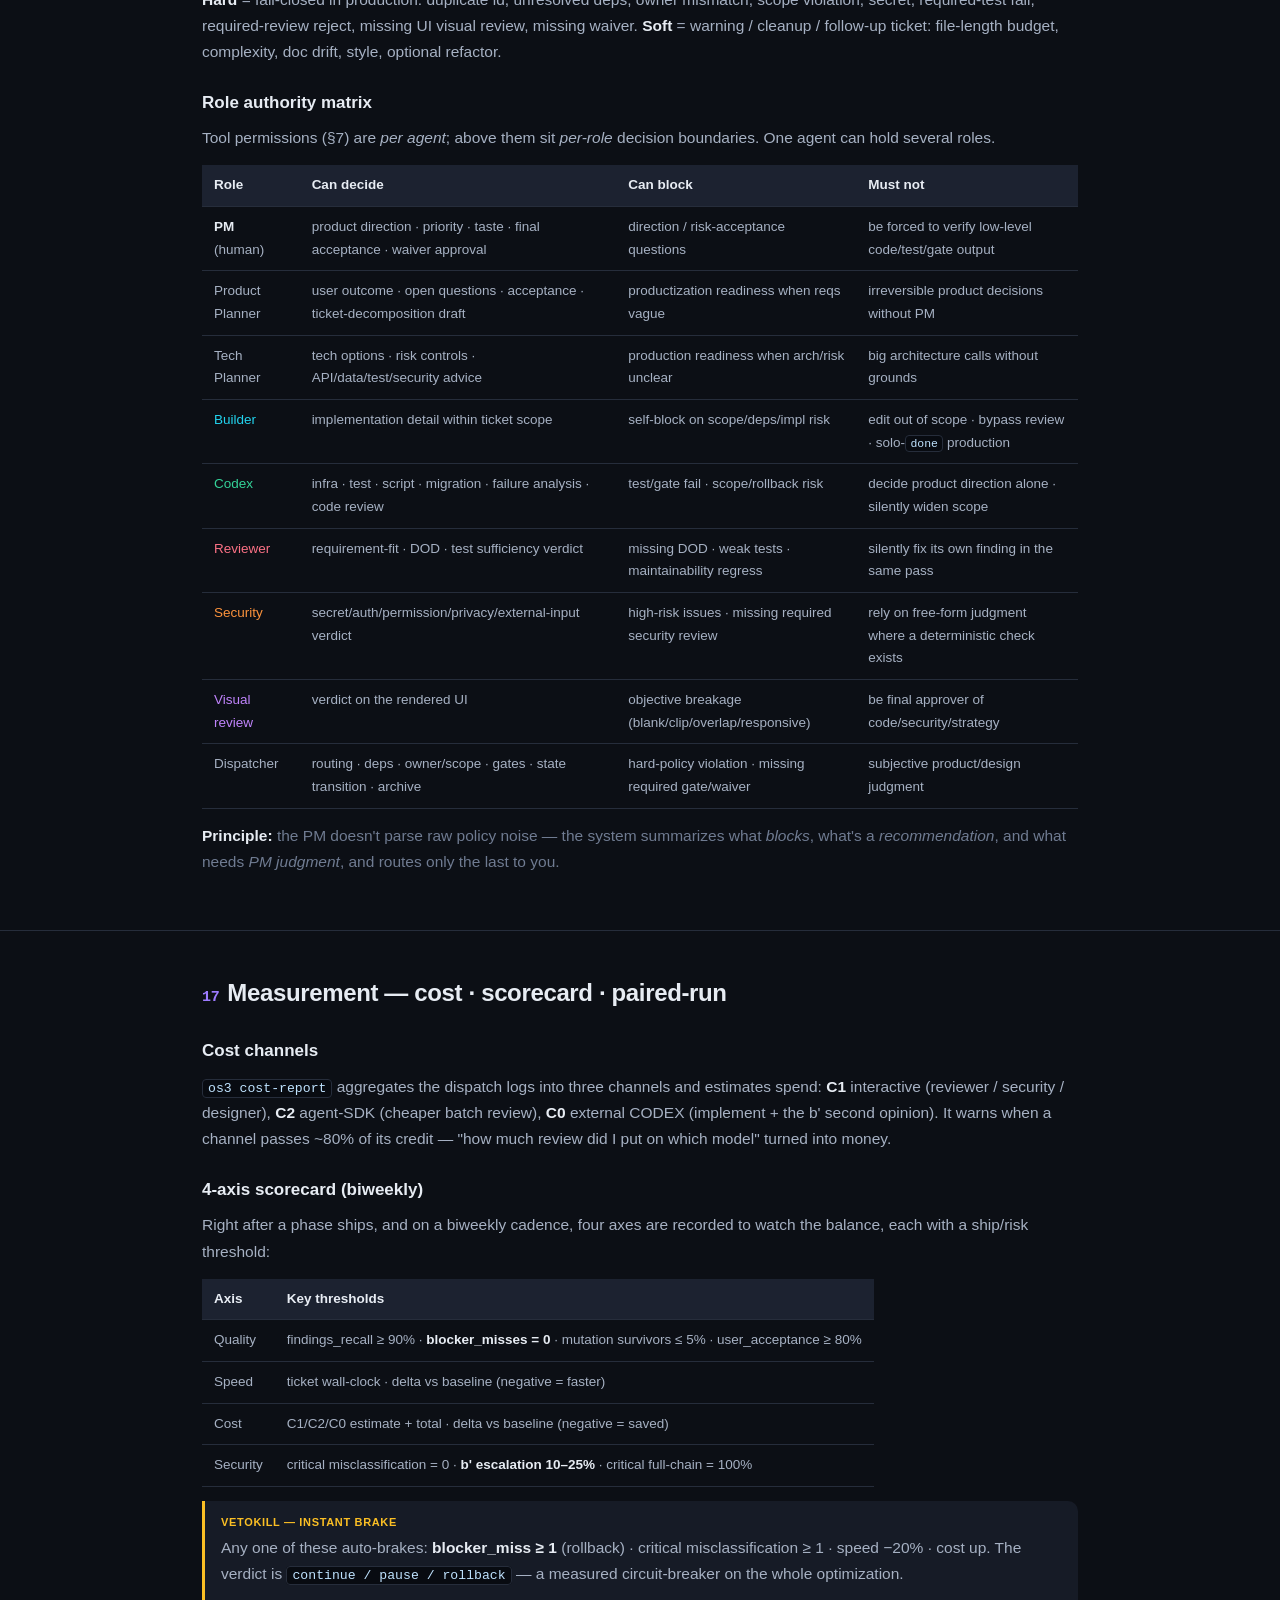
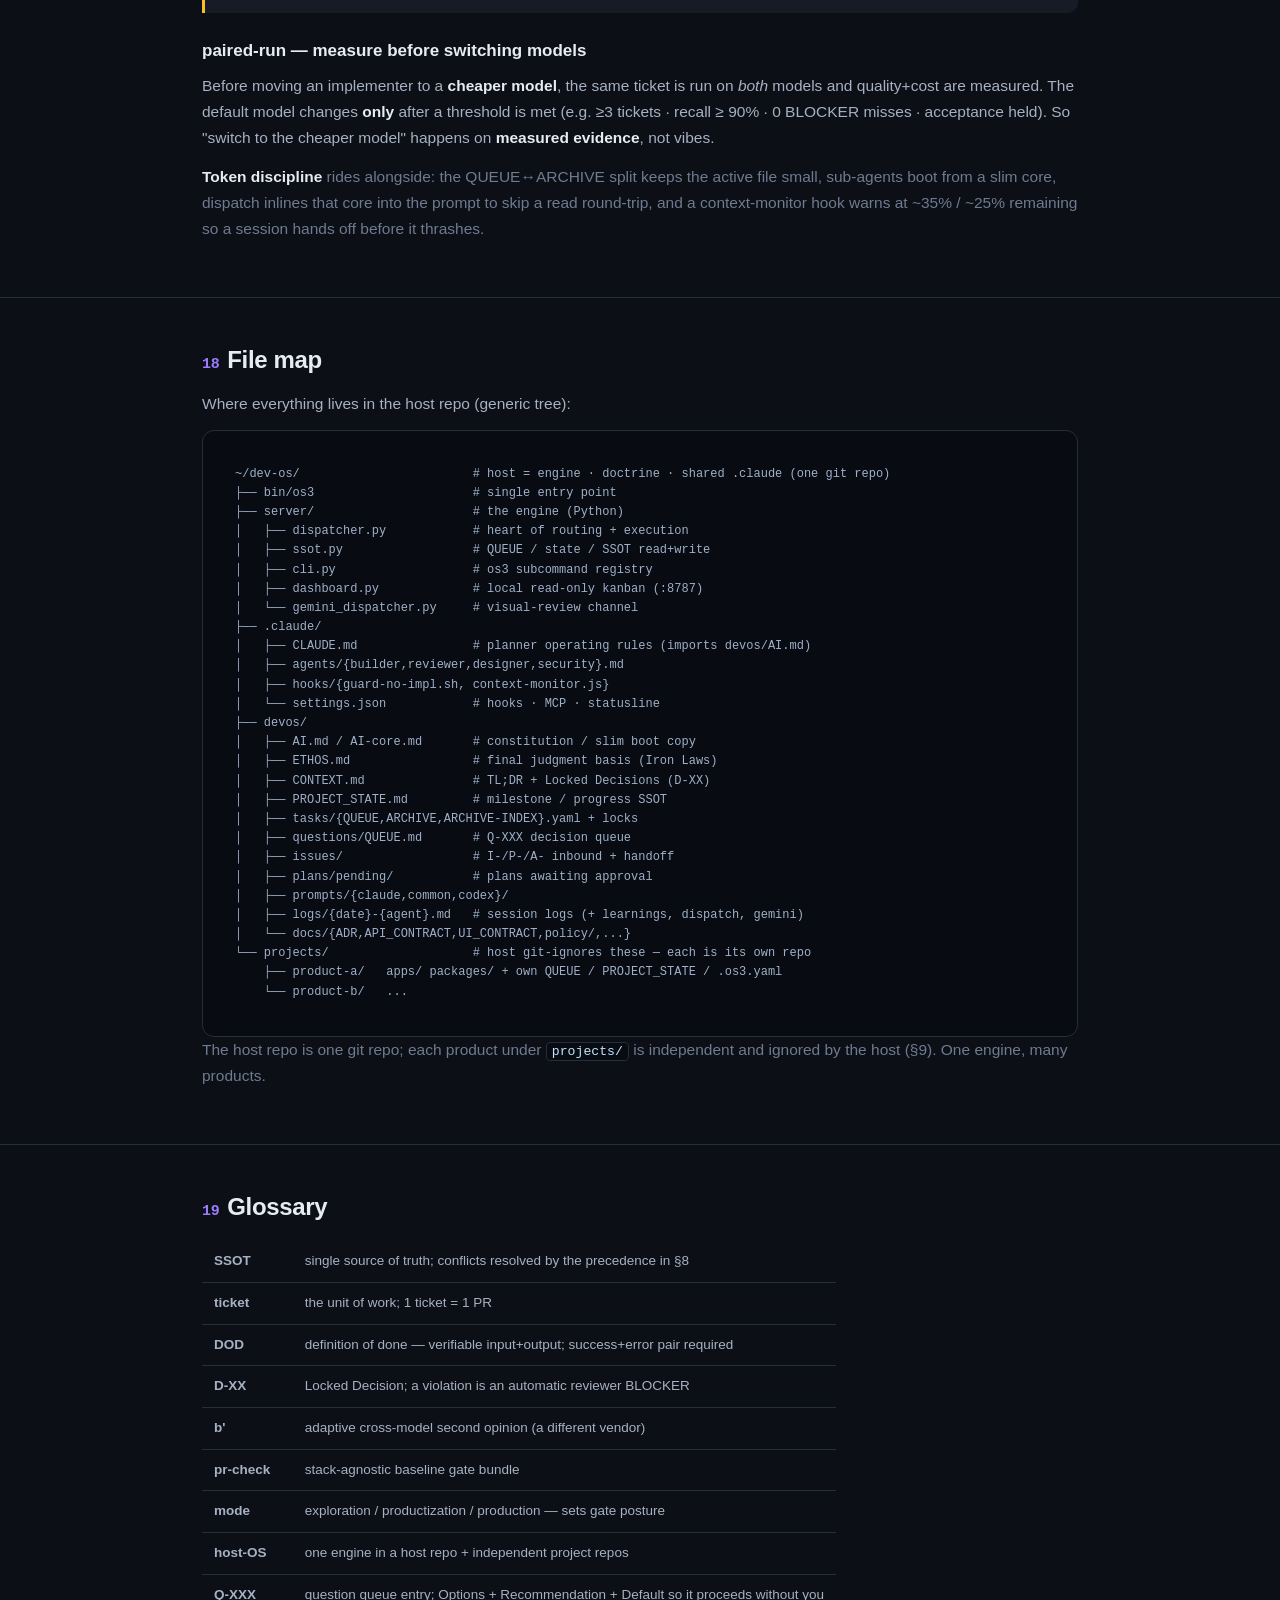
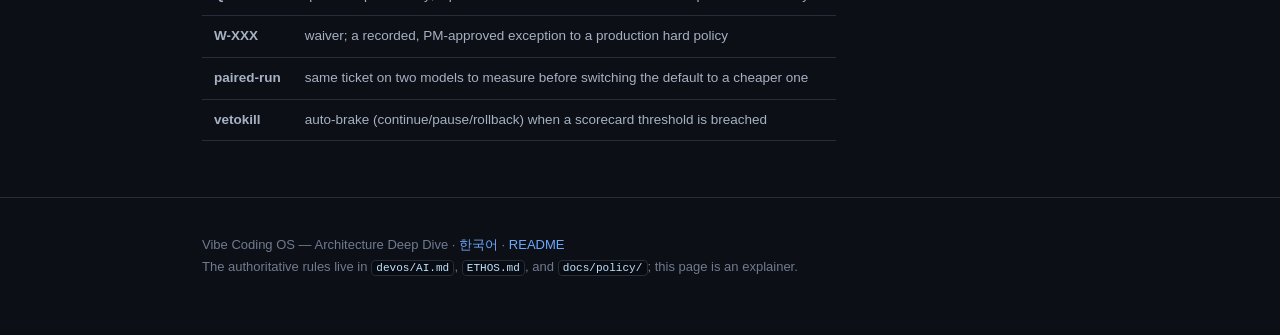
==== commit 38a206ba: "docs: expand EN/KO deep-dive to internal-reference depth (12→19 sections) Add 7 mirrored sections be" ====
--- a/docs/deep-dive.en.html
+++ b/docs/deep-dive.en.html
@@ -62,7 +62,8 @@
 <nav class="toc"><div class="wrap">
   <a href="#tl">Summary</a><a href="#layers">3 layers</a><a href="#agents">Agents</a><a href="#tickets">Tickets</a>
   <a href="#flow">Flow</a><a href="#dispatch">Dispatch</a><a href="#modes">Modes</a><a href="#safety">Safety</a>
-  <a href="#ssot">SSOT</a><a href="#hostos">Host-OS</a><a href="#feedback">Feedback loop</a><a href="#cli">Commands</a><a href="#glossary">Glossary</a>
+  <a href="#ssot">SSOT</a><a href="#hostos">Host-OS</a><a href="#feedback">Feedback loop</a><a href="#cli">Commands</a>
+  <a href="#engine">Engine</a><a href="#concurrency">Concurrency</a><a href="#memory">Memory</a><a href="#problems">Problems</a><a href="#policy">Policy</a><a href="#metrics">Metrics</a><a href="#map">File map</a><a href="#glossary">Glossary</a>
 </div></nav>
 
 <section id="tl"><div class="wrap">
@@ -230,8 +231,177 @@
 os3 feedback "..."       capture OS friction into the inbox</code></pre>
 </div></section>
 
+<section id="engine"><div class="wrap">
+  <h2><span class="n">12</span>Engine internals — lock · snapshot · retry</h2>
+  <p>§5 was "what steps the dispatch runs." This is <em>how the engine runs them safely</em>. Three pieces: <strong>no double-run · a fixed change-baseline · one retry on failure.</strong> Note what's absent — there is <strong>no git-mutating rollback</strong>; recovery is read-only by design.</p>
+  <h3>Singleton lock — no two dispatchers per project</h3>
+  <p>A dispatch acquires a lock by <strong>atomic file creation</strong> (<code>O_CREAT|O_EXCL</code>) at <code>~/.os3/dispatcher.&lt;project&gt;.pid</code>. A second process is refused immediately. A <strong>stale</strong> lock (the recorded PID is dead, checked via <code>os.kill(pid,0)</code>) is <em>reported, not auto-deleted</em> — so a genuinely running dispatch is never killed. The lock is released three ways (<code>__exit__</code> · <code>atexit</code> · SIGINT/SIGTERM) so abnormal exits still clean up. On a platform without <code>fcntl</code> it skips the lock and warns (single-user assumption).</p>
+  <h3>Snapshot — the diff baseline is one SHA</h3>
+  <div class="note"><span class="l">Why a SHA, not <code>git stash</code></span><p>Just before implementation the engine records <code>git rev-parse HEAD</code> — <strong>one SHA string</strong> — as this dispatch's diff baseline. The gates (scope guard, contract sync, TDD first-commit) ask "what changed since this SHA." The working tree is <strong>never touched</strong>: no stash, no worktree swap. If the capture fails, the dispatch <strong>does not start</strong> — gates never run without a baseline.</p></div>
+  <h3>Gate fail → exactly one retry</h3>
+  <p>A failing gate isn't an instant block. The engine matches the failure against a <strong>post-fail hook</strong> (by stderr pattern); if one matches it runs the hook, and <strong>only if</strong> <code>hook.retry</code> is set does it re-run the gate <strong>once</strong>. Pass → <code>done</code>; still failing → <code>blocked</code>. It is exactly one retry, not a loop — for known transient failures (e.g. missing env setup).</p>
+  <p class="muted"><strong>Self-block short-circuit:</strong> if an implementer returns <code>Block: Q-XXX</code> in its handoff, the engine marks <code>blocked</code> immediately and skips the gates — no wasted review spend. CODEX quota exhaustion is detected from subprocess stderr and recorded so retries aren't thrown at an exhausted quota.</p>
+</div></section>
+
+<section id="concurrency"><div class="wrap">
+  <h2><span class="n">13</span>SSOT concurrency — file locks · atomic writes</h2>
+  <p>QUEUE/ARCHIVE are plain YAML, so <strong>concurrent writes could corrupt them</strong>. The state layer guards every write with an advisory file lock plus an atomic replace.</p>
+  <ul>
+    <li><strong>File lock</strong> — <code>.&lt;name&gt;.lock</code> via <code>fcntl.flock(LOCK_EX|LOCK_NB)</code> (exclusive, non-blocking). On contention it polls at 0.1s; a 30s timeout raises an error rather than hanging. An explicit env opt-out exists for platforms without <code>fcntl</code> (warns: race possible).</li>
+    <li><strong>Atomic write</strong> — every write goes to a temp file then <code>os.replace()</code> (POSIX atomic rename), so no one ever reads a half-written file.</li>
+  </ul>
+  <h3>Three separate locks — dispatch and archive coexist</h3>
+  <table>
+    <thead><tr><th>Lock file</th><th>Protects</th><th>Point</th></tr></thead>
+    <tbody>
+      <tr><td><code>.QUEUE.yaml.lock</code></td><td>QUEUE writes</td><td>exclusive during a state transition</td></tr>
+      <tr><td><code>.archive.lock</code></td><td>dispatcher sentinel</td><td>signals "archiving in progress" → dispatch is refused mid-archive</td></tr>
+      <tr><td><code>.archive-index.lock</code></td><td>archive-index rebuild</td><td><strong>separate</strong> from the sentinel, so re-indexing doesn't block dispatch</td></tr>
+    </tbody>
+  </table>
+  <p class="muted">The split is intentional: an archive <em>move</em> must pause dispatch, but an index <em>rebuild</em> need not. That index is what lets <code>os3 lookup</code> find archived tickets — and it too is rebuilt atomically.</p>
+</div></section>
+
+<section id="memory"><div class="wrap">
+  <h2><span class="n">14</span>Memory across sessions</h2>
+  <p>An AI session loses its context. The OS pins memory to files with a <strong>start/end protocol</strong>, so nothing load-bearing lives only in a chat window.</p>
+  <h3>Boot read map — read once</h3>
+  <p>Session start reads each SSOT file <strong>once</strong> and keeps a summary in head; re-reading the same file (different offset) is treated as a <em>caching-failure</em> signal. Sub-agents boot from a <strong>slim core</strong> to save tokens and read the full constitution only on demand.</p>
+  <h3>Session end — an 8-axis retro</h3>
+  <p>The close isn't "what I did today." It's a mandatory self-interrogation across <strong>8 categories</strong> — answer each, even if "none":</p>
+  <table>
+    <thead><tr><th>#</th><th>Self-question</th></tr></thead>
+    <tbody>
+      <tr><td>1</td><td>user↔AI collaboration friction (same instruction repeated? intent misread?)</td></tr>
+      <tr><td>2</td><td>DB/data risk (schema drift, missed migration, data loss)</td></tr>
+      <tr><td>3</td><td>dev environment (token TTL, redirect loop, port clash, missing env)</td></tr>
+      <tr><td>4</td><td>leftover files / .gitignore (temp files, sentinels, working-tree residue)</td></tr>
+      <tr><td>5</td><td>branching / deferred PM decisions (unresolved choices, missed unblock)</td></tr>
+      <tr><td>6</td><td>memory — is a pattern seen this session worth long-term memory?</td></tr>
+      <tr><td>7</td><td>vendor claims — did I verify with <code>--help</code> rather than assume?</td></tr>
+      <tr><td>8</td><td>security — plaintext secret, API key, OAuth flow, OWASP signal</td></tr>
+    </tbody>
+  </table>
+  <p>The retro header records a <code>revision_delta</code> (how many items the first draft missed vs the final). It's a <strong>metric, not a gate</strong> — pressure to see your own omission rate.</p>
+  <div class="note"><span class="l">Two memory tracks</span><p><strong>Project state</strong> (shared, git-tracked) lives in <code>devos/</code>; <strong>user/collaboration preferences</strong> (personal, outside git) live in the harness's memory. The rule is not to duplicate the same fact across both. A separate append-only <code>learnings.jsonl</code> logs reusable insights. Long-term memory is written only on triggers — a user correction, a stated preference, a verified library quirk, or a pattern seen ≥2× — never for things easily re-derived from code or git.</p></div>
+</div></section>
+
+<section id="problems"><div class="wrap">
+  <h2><span class="n">15</span>Problem management — decisions · blocks · inbound issues</h2>
+  <p>Problems go into <strong>different channels</strong> by kind. None of them end as "huh, that's a problem" in chat — they're pinned to files.</p>
+  <h3>① Question Queue (Q-XXX) — something needs deciding</h3>
+  <p>A blocked ticket or an architecture fork is written to <code>questions/QUEUE.md</code> in a standard shape. The key is <strong>Options + Recommendation + Default</strong> — so the system can proceed on the Default even if you never answer.</p>
+  <pre><code>## Q-0XX: &lt;short title&gt;
+Status: [open] | [resolved] | [parked]
+Blocking: yes | no
+**Options**: A) … B) … C) …
+**Recommendation**: A + B — &lt;why&gt;
+**Default (if no response)**: A
+**Resolution (date, actor)**: …</code></pre>
+  <p>At session start the planner gathers every <code>[open]</code> and triages (blocking first, capped; a non-blocking item that doesn't touch today's tickets is assumed at its Default rather than asked).</p>
+  <h3>② blocked — progress stopped</h3>
+  <p>Recorded on the ticket itself as <code>_blocked_reason</code> + <code>_blocked_log</code> + the transition history (§3). A block is usually an <em>engine</em> auto-stop (preflight, unresolved deps, gate fail) or a review BLOCKER — both typically raise a Q-XXX for you.</p>
+  <h3>③ Inbound issues (I- / P- / A-)</h3>
+  <p>A sister project using the same host can hand off OS-level defects it hit: <strong>I</strong> = bug, <strong>P</strong> = proposal/DX improvement, <strong>A</strong> = architecture/audit. Handling: cross-reference (already fixed?) → multi-axis analysis → cluster items sharing a root cause → abstract to a few decision points → plan.</p>
+  <div class="note"><span class="l">Abstracted, not impulse-fixed</span><p>A deck of N reported items becomes a <em>handful</em> of mechanism fixes, not N tickets — items with the same root cause are merged. And when the <em>handling itself</em> recurs, that becomes its own OS mechanism (the inbound template is one such product).</p></div>
+</div></section>
+
+<section id="policy"><div class="wrap">
+  <h2><span class="n">16</span>Policy depth — waivers · hard/soft · role authority</h2>
+  <h3>Waiver (W-XXX) — an exception must be recorded to pass</h3>
+  <p>A production hard-policy exception can't "just slide." It needs an <strong>inline waiver record + PM approval</strong>; without one, the work stays <code>needs_pm</code>/<code>blocked</code> rather than <code>done</code>.</p>
+  <pre><code>waivers:
+  - id: W-YYYYMMDD-NNN
+    policy: required_visual_review | security_review | test_failure | coverage | reviewer_request_changes
+    requested_by: CODEX
+    approved_by: PM            <span class="muted"># must be PM</span>
+    decision: accept_with_waiver
+    reason: &lt;risk understood and accepted&gt;
+    risk_accepted: &lt;specific residual risk&gt;
+    expires: never | YYYY-MM-DD | after_ticket
+    follow_up_ticket: T-YYY | none</code></pre>
+  <div class="grid g2">
+    <div class="card"><h3 style="margin-top:0">Waivable (PM may pass)</h3><ul style="margin:0"><li>non-critical test fail (follow-up exists)</li><li>subjective visual / taste trade-off</li><li>coverage gap (risk accepted + follow-up)</li></ul></div>
+    <div class="card"><h3 style="margin-top:0">Never waivable</h3><ul style="margin:0"><li>secret exposure · owner mismatch · scope violation</li><li>unresolved deps · dirty-tree destructive risk</li><li>unremediated auth/payment/privacy/data-loss</li></ul></div>
+  </div>
+  <h3>Hard vs soft policy class</h3>
+  <p><strong>Hard</strong> = fail-closed in production: duplicate id, unresolved deps, owner mismatch, scope violation, secret, required-test fail, required-review reject, missing UI visual review, missing waiver. <strong>Soft</strong> = warning / cleanup / follow-up ticket: file-length budget, complexity, doc drift, style, optional refactor.</p>
+  <h3>Role authority matrix</h3>
+  <p>Tool permissions (§7) are <em>per agent</em>; above them sit <em>per-role</em> decision boundaries. One agent can hold several roles.</p>
+  <table>
+    <thead><tr><th>Role</th><th>Can decide</th><th>Can block</th><th>Must not</th></tr></thead>
+    <tbody>
+      <tr><td><strong>PM</strong> (human)</td><td>product direction · priority · taste · final acceptance · waiver approval</td><td>direction / risk-acceptance questions</td><td>be forced to verify low-level code/test/gate output</td></tr>
+      <tr><td>Product Planner</td><td>user outcome · open questions · acceptance · ticket-decomposition draft</td><td>productization readiness when reqs vague</td><td>irreversible product decisions without PM</td></tr>
+      <tr><td>Tech Planner</td><td>tech options · risk controls · API/data/test/security advice</td><td>production readiness when arch/risk unclear</td><td>big architecture calls without grounds</td></tr>
+      <tr><td class="b">Builder</td><td>implementation detail within ticket scope</td><td>self-block on scope/deps/impl risk</td><td>edit out of scope · bypass review · solo-<code>done</code> production</td></tr>
+      <tr><td class="cx">Codex</td><td>infra · test · script · migration · failure analysis · code review</td><td>test/gate fail · scope/rollback risk</td><td>decide product direction alone · silently widen scope</td></tr>
+      <tr><td class="r">Reviewer</td><td>requirement-fit · DOD · test sufficiency verdict</td><td>missing DOD · weak tests · maintainability regress</td><td>silently fix its own finding in the same pass</td></tr>
+      <tr><td class="s">Security</td><td>secret/auth/permission/privacy/external-input verdict</td><td>high-risk issues · missing required security review</td><td>rely on free-form judgment where a deterministic check exists</td></tr>
+      <tr><td class="d">Visual review</td><td>verdict on the rendered UI</td><td>objective breakage (blank/clip/overlap/responsive)</td><td>be final approver of code/security/strategy</td></tr>
+      <tr><td>Dispatcher</td><td>routing · deps · owner/scope · gates · state transition · archive</td><td>hard-policy violation · missing required gate/waiver</td><td>subjective product/design judgment</td></tr>
+    </tbody>
+  </table>
+  <p class="muted"><strong>Principle:</strong> the PM doesn't parse raw policy noise — the system summarizes what <em>blocks</em>, what's a <em>recommendation</em>, and what needs <em>PM judgment</em>, and routes only the last to you.</p>
+</div></section>
+
+<section id="metrics"><div class="wrap">
+  <h2><span class="n">17</span>Measurement — cost · scorecard · paired-run</h2>
+  <h3>Cost channels</h3>
+  <p><code>os3 cost-report</code> aggregates the dispatch logs into three channels and estimates spend: <strong>C1</strong> interactive (reviewer / security / designer), <strong>C2</strong> agent-SDK (cheaper batch review), <strong>C0</strong> external CODEX (implement + the b' second opinion). It warns when a channel passes ~80% of its credit — "how much review did I put on which model" turned into money.</p>
+  <h3>4-axis scorecard (biweekly)</h3>
+  <p>Right after a phase ships, and on a biweekly cadence, four axes are recorded to watch the balance, each with a ship/risk threshold:</p>
+  <table>
+    <thead><tr><th>Axis</th><th>Key thresholds</th></tr></thead>
+    <tbody>
+      <tr><td>Quality</td><td>findings_recall ≥ 90% · <strong>blocker_misses = 0</strong> · mutation survivors ≤ 5% · user_acceptance ≥ 80%</td></tr>
+      <tr><td>Speed</td><td>ticket wall-clock · delta vs baseline (negative = faster)</td></tr>
+      <tr><td>Cost</td><td>C1/C2/C0 estimate + total · delta vs baseline (negative = saved)</td></tr>
+      <tr><td>Security</td><td>critical misclassification = 0 · <strong>b' escalation 10–25%</strong> · critical full-chain = 100%</td></tr>
+    </tbody>
+  </table>
+  <div class="note warn"><span class="l">vetokill — instant brake</span><p>Any one of these auto-brakes: <strong>blocker_miss ≥ 1</strong> (rollback) · critical misclassification ≥ 1 · speed −20% · cost up. The verdict is <code>continue / pause / rollback</code> — a measured circuit-breaker on the whole optimization.</p></div>
+  <h3>paired-run — measure before switching models</h3>
+  <p>Before moving an implementer to a <strong>cheaper model</strong>, the same ticket is run on <em>both</em> models and quality+cost are measured. The default model changes <strong>only</strong> after a threshold is met (e.g. ≥3 tickets · recall ≥ 90% · 0 BLOCKER misses · acceptance held). So "switch to the cheaper model" happens on <strong>measured evidence</strong>, not vibes.</p>
+  <p class="muted"><strong>Token discipline</strong> rides alongside: the QUEUE↔ARCHIVE split keeps the active file small, sub-agents boot from a slim core, dispatch inlines that core into the prompt to skip a read round-trip, and a context-monitor hook warns at ~35% / ~25% remaining so a session hands off before it thrashes.</p>
+</div></section>
+
+<section id="map"><div class="wrap">
+  <h2><span class="n">18</span>File map</h2>
+  <p>Where everything lives in the host repo (generic tree):</p>
+  <div class="diagram"><pre>~/dev-os/                        # host = engine · doctrine · shared .claude (one git repo)
+├── bin/os3                      # single entry point
+├── server/                      # the engine (Python)
+│   ├── dispatcher.py            # heart of routing + execution
+│   ├── ssot.py                  # QUEUE / state / SSOT read+write
+│   ├── cli.py                   # os3 subcommand registry
+│   ├── dashboard.py             # local read-only kanban (:8787)
+│   └── gemini_dispatcher.py     # visual-review channel
+├── .claude/
+│   ├── CLAUDE.md                # planner operating rules (imports devos/AI.md)
+│   ├── agents/{builder,reviewer,designer,security}.md
+│   ├── hooks/{guard-no-impl.sh, context-monitor.js}
+│   └── settings.json            # hooks · MCP · statusline
+├── devos/
+│   ├── AI.md / AI-core.md       # constitution / slim boot copy
+│   ├── ETHOS.md                 # final judgment basis (Iron Laws)
+│   ├── CONTEXT.md               # TL;DR + Locked Decisions (D-XX)
+│   ├── PROJECT_STATE.md         # milestone / progress SSOT
+│   ├── tasks/{QUEUE,ARCHIVE,ARCHIVE-INDEX}.yaml + locks
+│   ├── questions/QUEUE.md       # Q-XXX decision queue
+│   ├── issues/                  # I-/P-/A- inbound + handoff
+│   ├── plans/pending/           # plans awaiting approval
+│   ├── prompts/{claude,common,codex}/
+│   ├── logs/{date}-{agent}.md   # session logs (+ learnings, dispatch, gemini)
+│   └── docs/{ADR,API_CONTRACT,UI_CONTRACT,policy/,...}
+└── projects/                    # host git-ignores these — each is its own repo
+    ├── product-a/   apps/ packages/ + own QUEUE / PROJECT_STATE / .os3.yaml
+    └── product-b/   ...</pre></div>
+  <p class="muted">The host repo is one git repo; each product under <code>projects/</code> is independent and ignored by the host (§9). One engine, many products.</p>
+</div></section>
+
 <section id="glossary"><div class="wrap">
-  <h2><span class="n">12</span>Glossary</h2>
+  <h2><span class="n">19</span>Glossary</h2>
   <table><tbody>
     <tr><td><b>SSOT</b></td><td>single source of truth; conflicts resolved by the precedence in §8</td></tr>
     <tr><td><b>ticket</b></td><td>the unit of work; 1 ticket = 1 PR</td></tr>
@@ -241,6 +411,10 @@
     <tr><td><b>pr-check</b></td><td>stack-agnostic baseline gate bundle</td></tr>
     <tr><td><b>mode</b></td><td>exploration / productization / production — sets gate posture</td></tr>
     <tr><td><b>host-OS</b></td><td>one engine in a host repo + independent project repos</td></tr>
+    <tr><td><b>Q-XXX</b></td><td>question queue entry; Options + Recommendation + Default so it proceeds without you</td></tr>
+    <tr><td><b>W-XXX</b></td><td>waiver; a recorded, PM-approved exception to a production hard policy</td></tr>
+    <tr><td><b>paired-run</b></td><td>same ticket on two models to measure before switching the default to a cheaper one</td></tr>
+    <tr><td><b>vetokill</b></td><td>auto-brake (continue/pause/rollback) when a scorecard threshold is breached</td></tr>
   </tbody></table>
 </div></section>
 
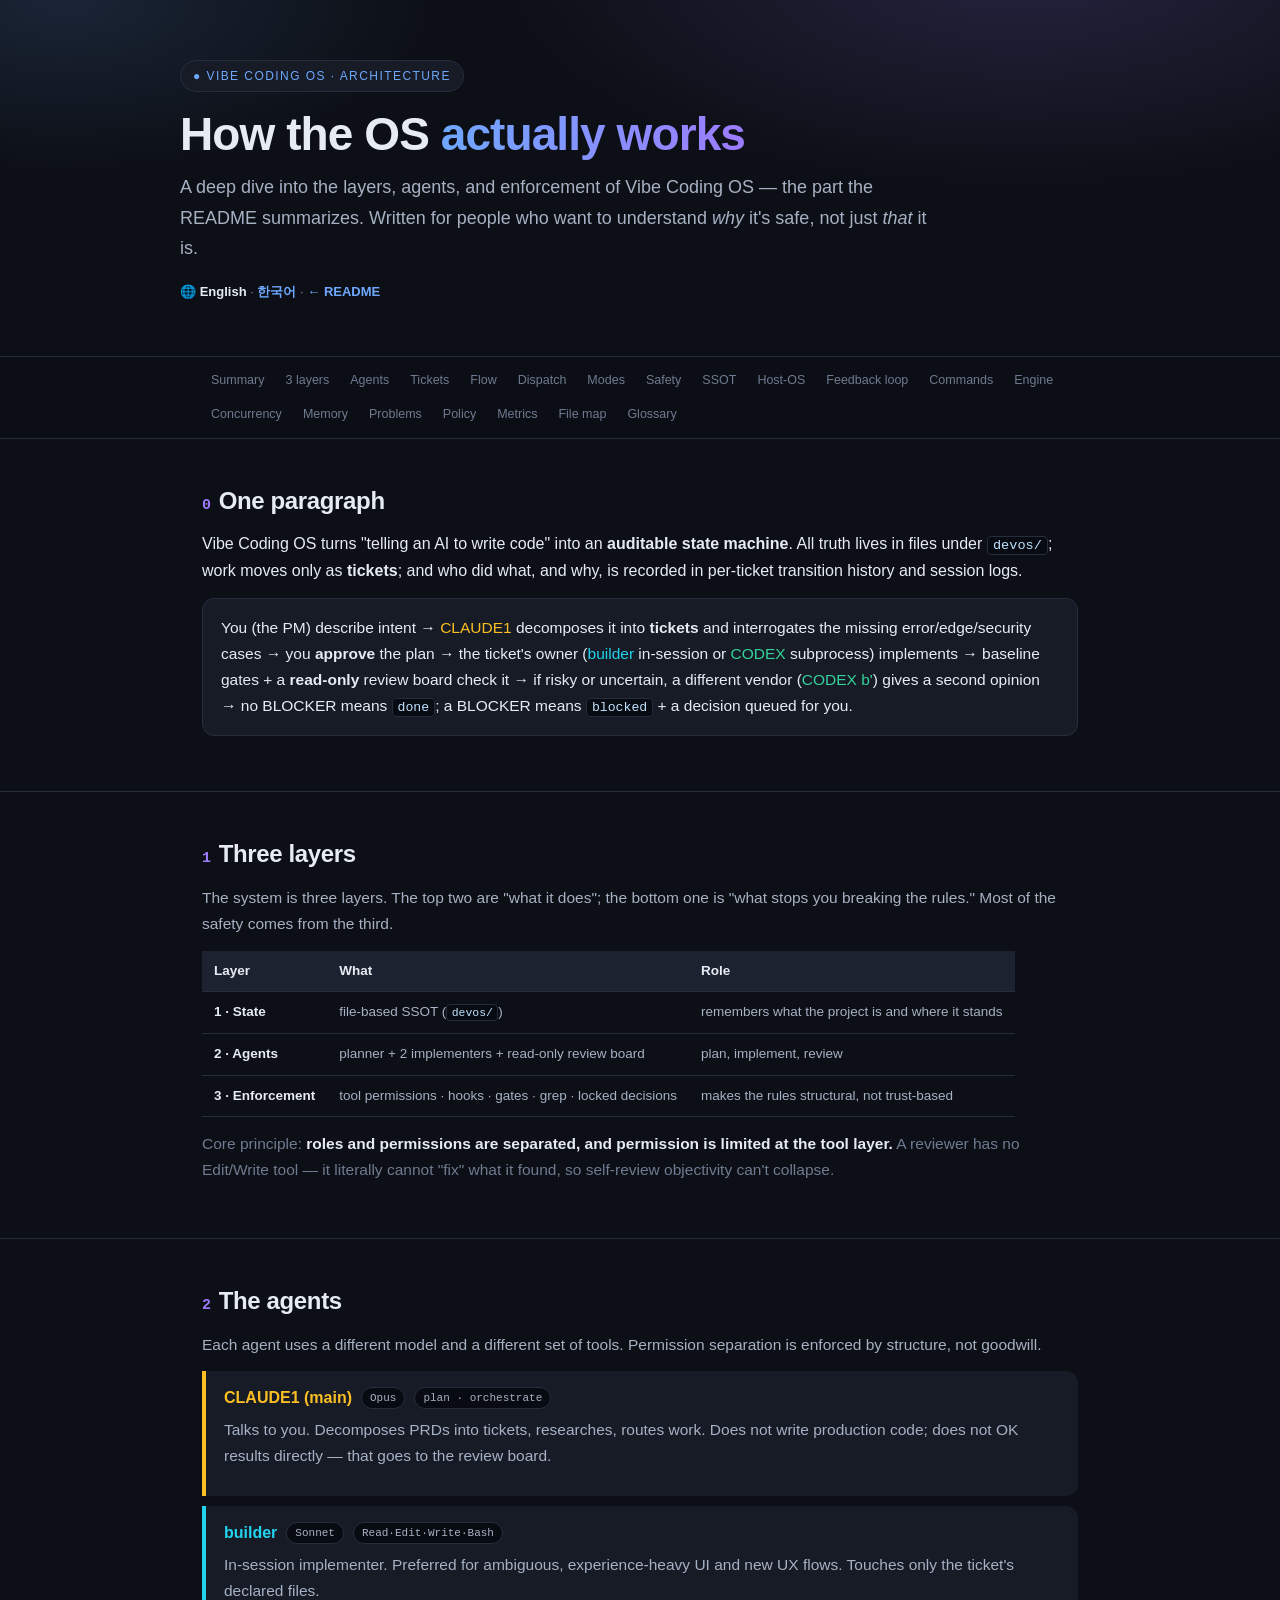
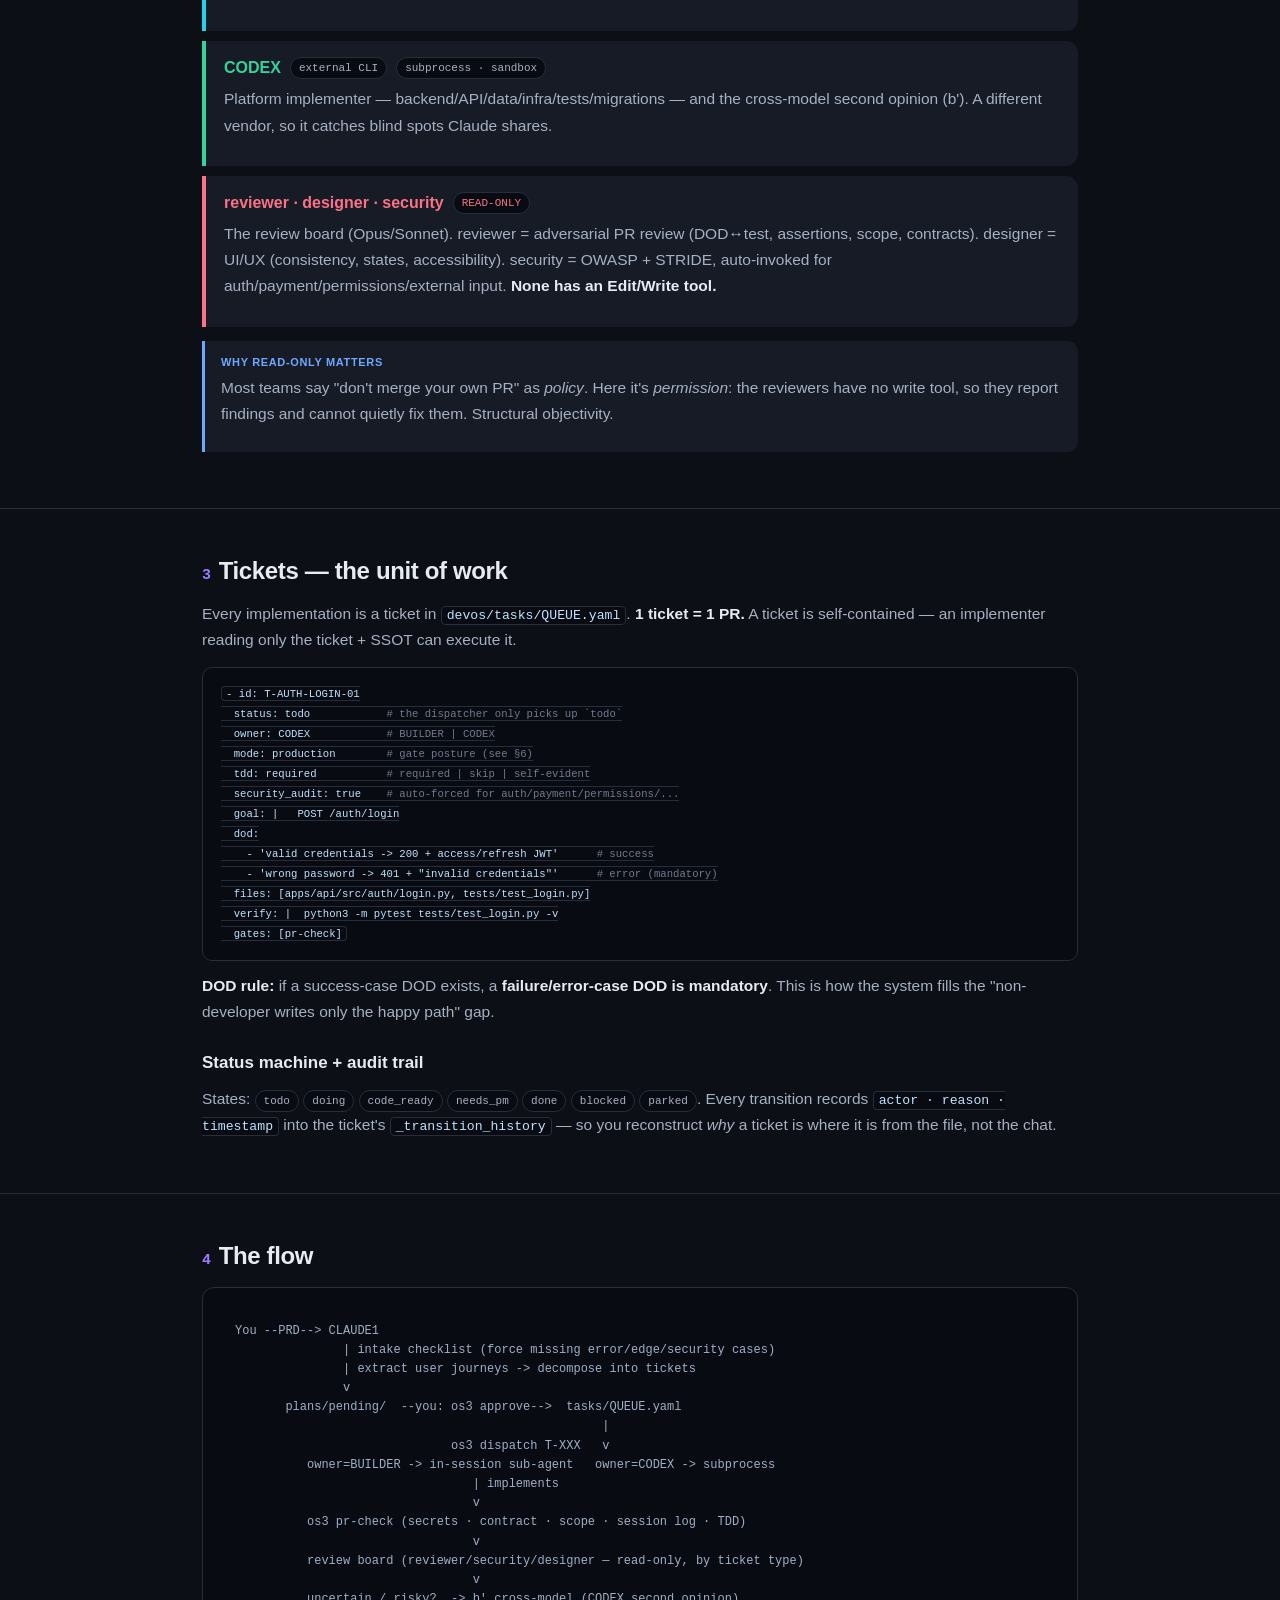
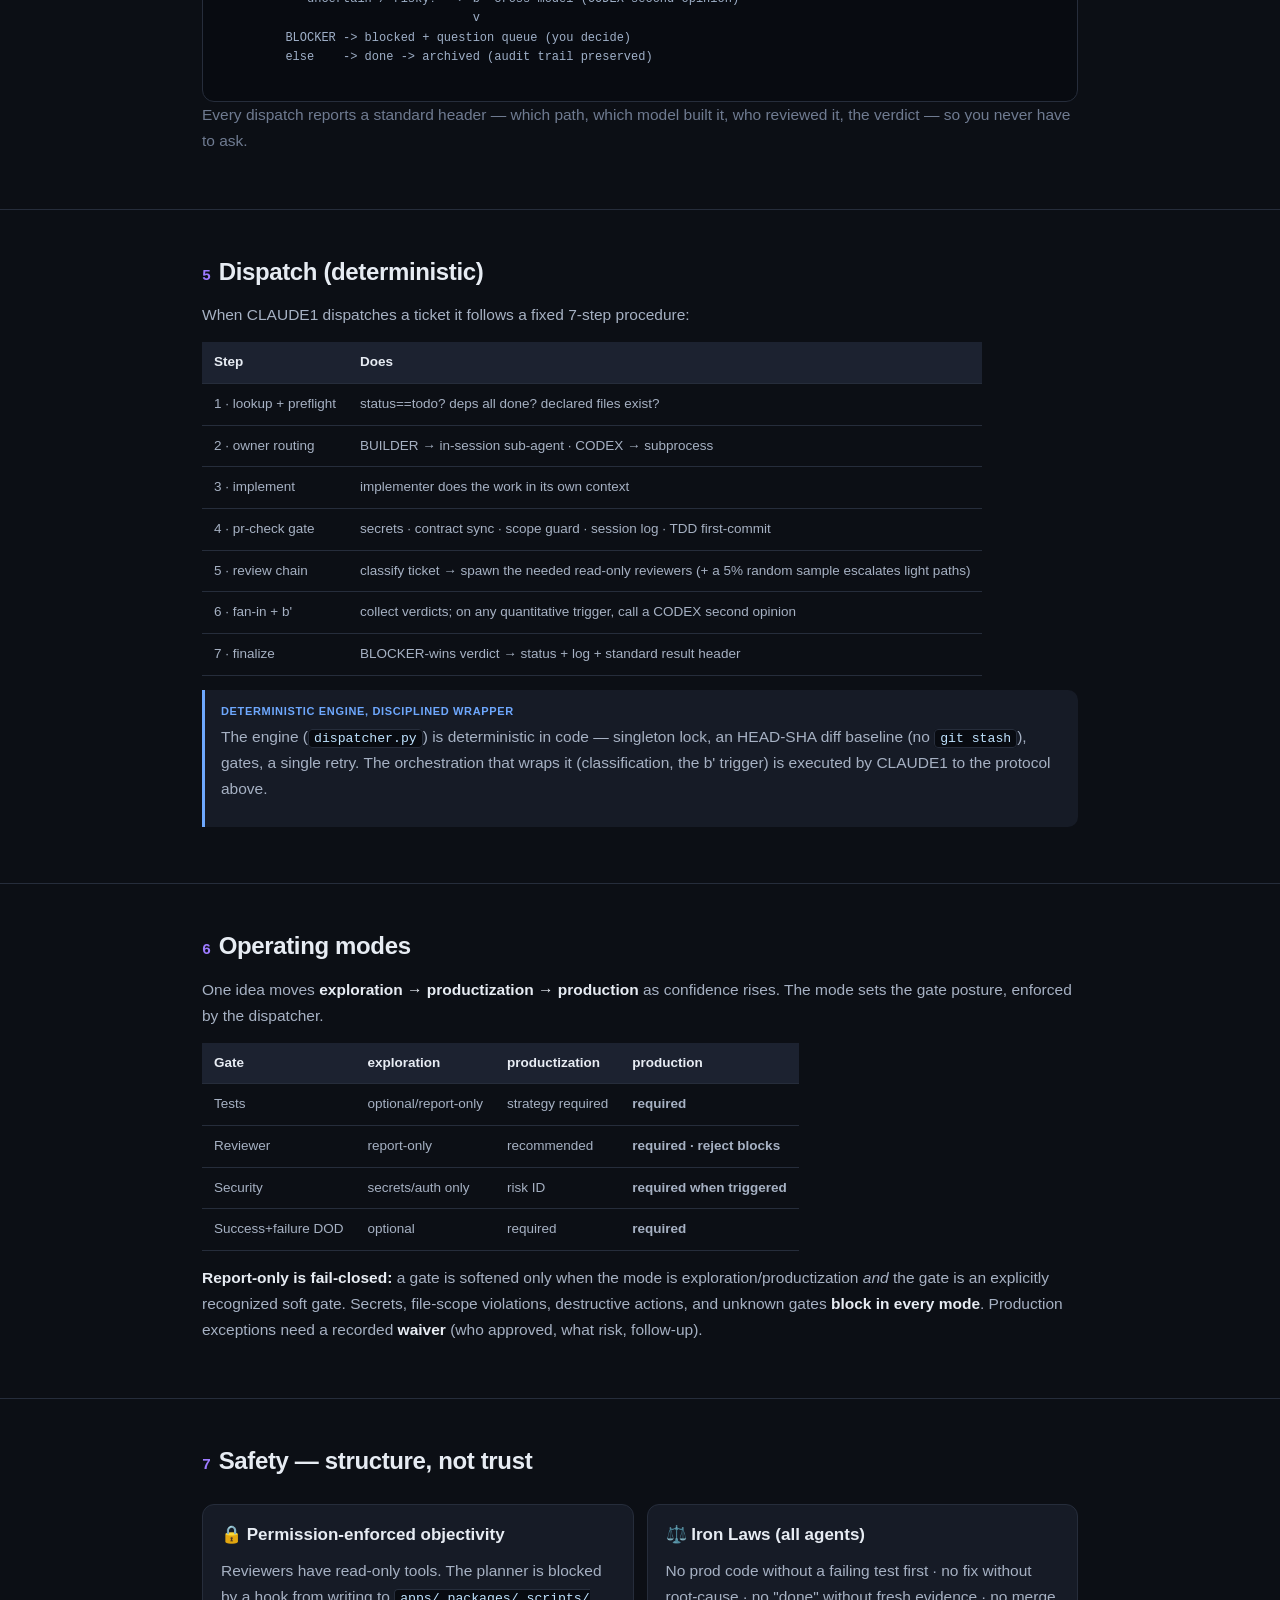
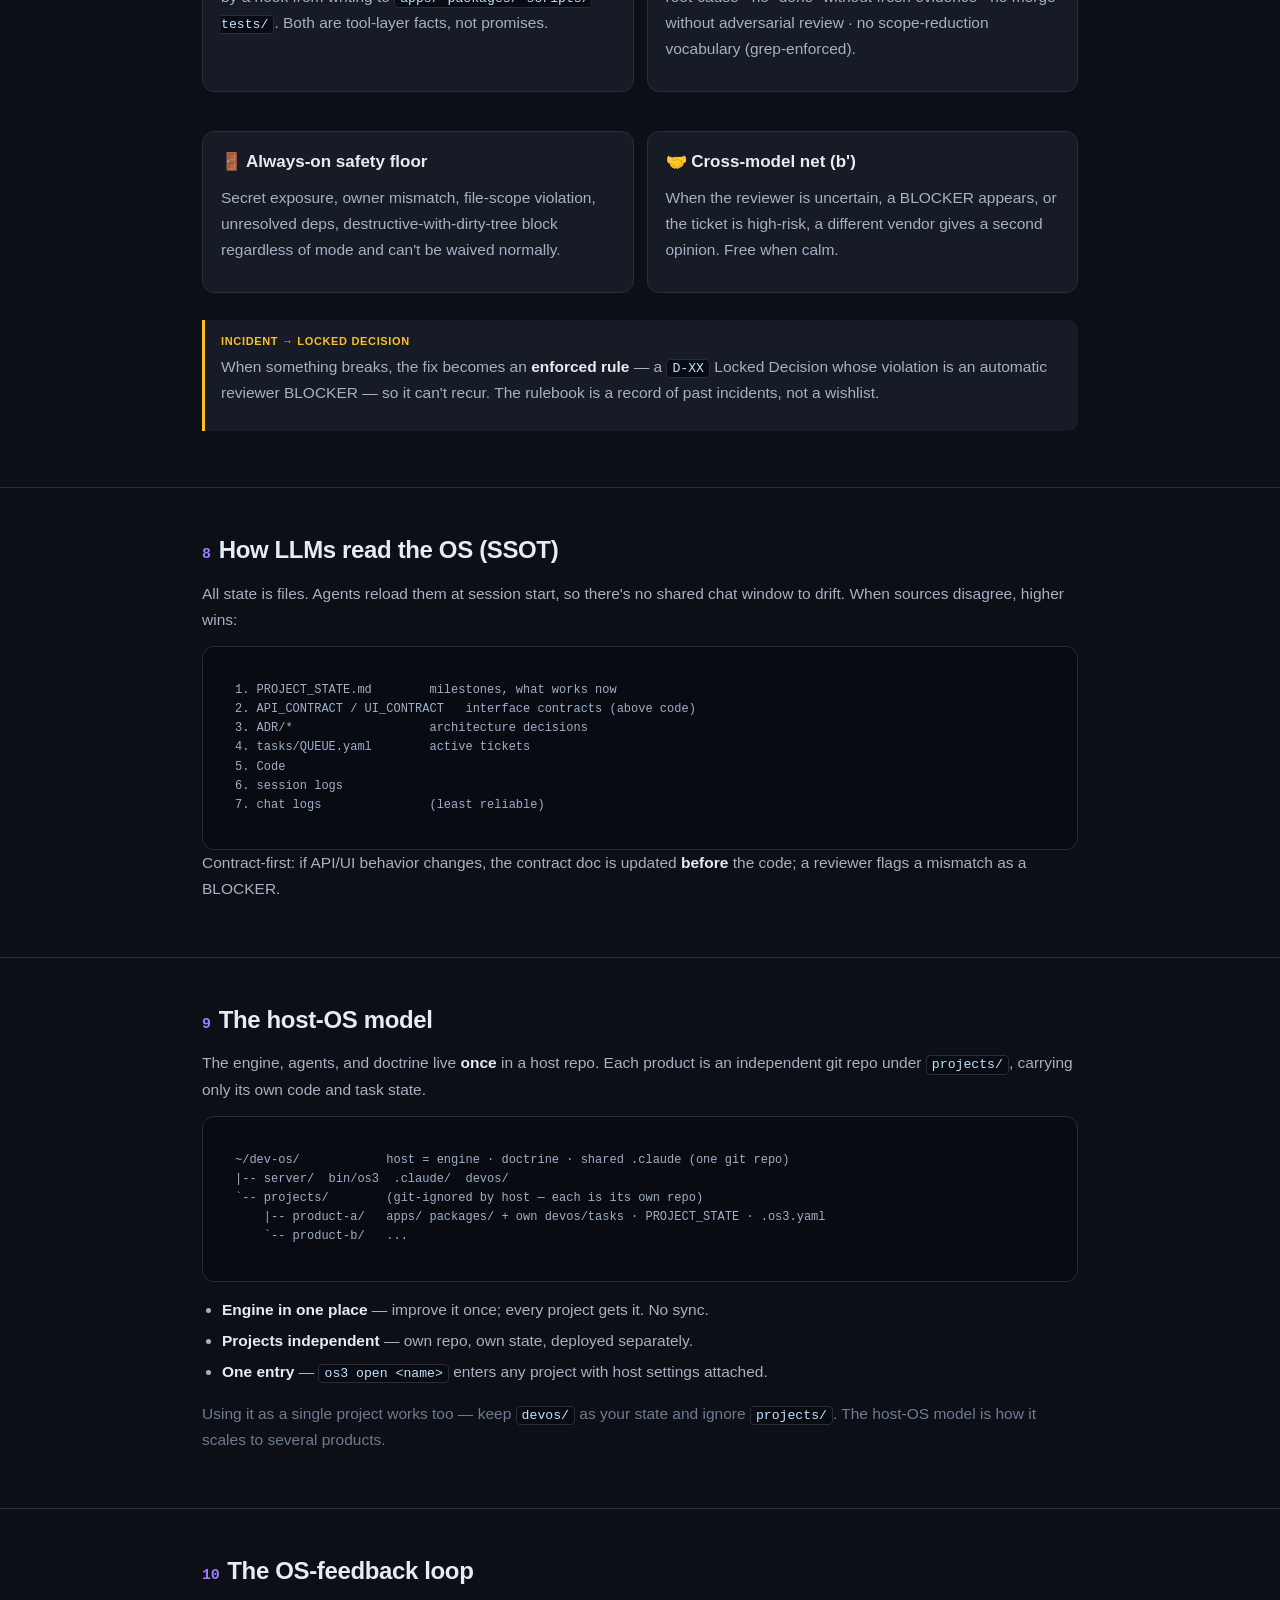
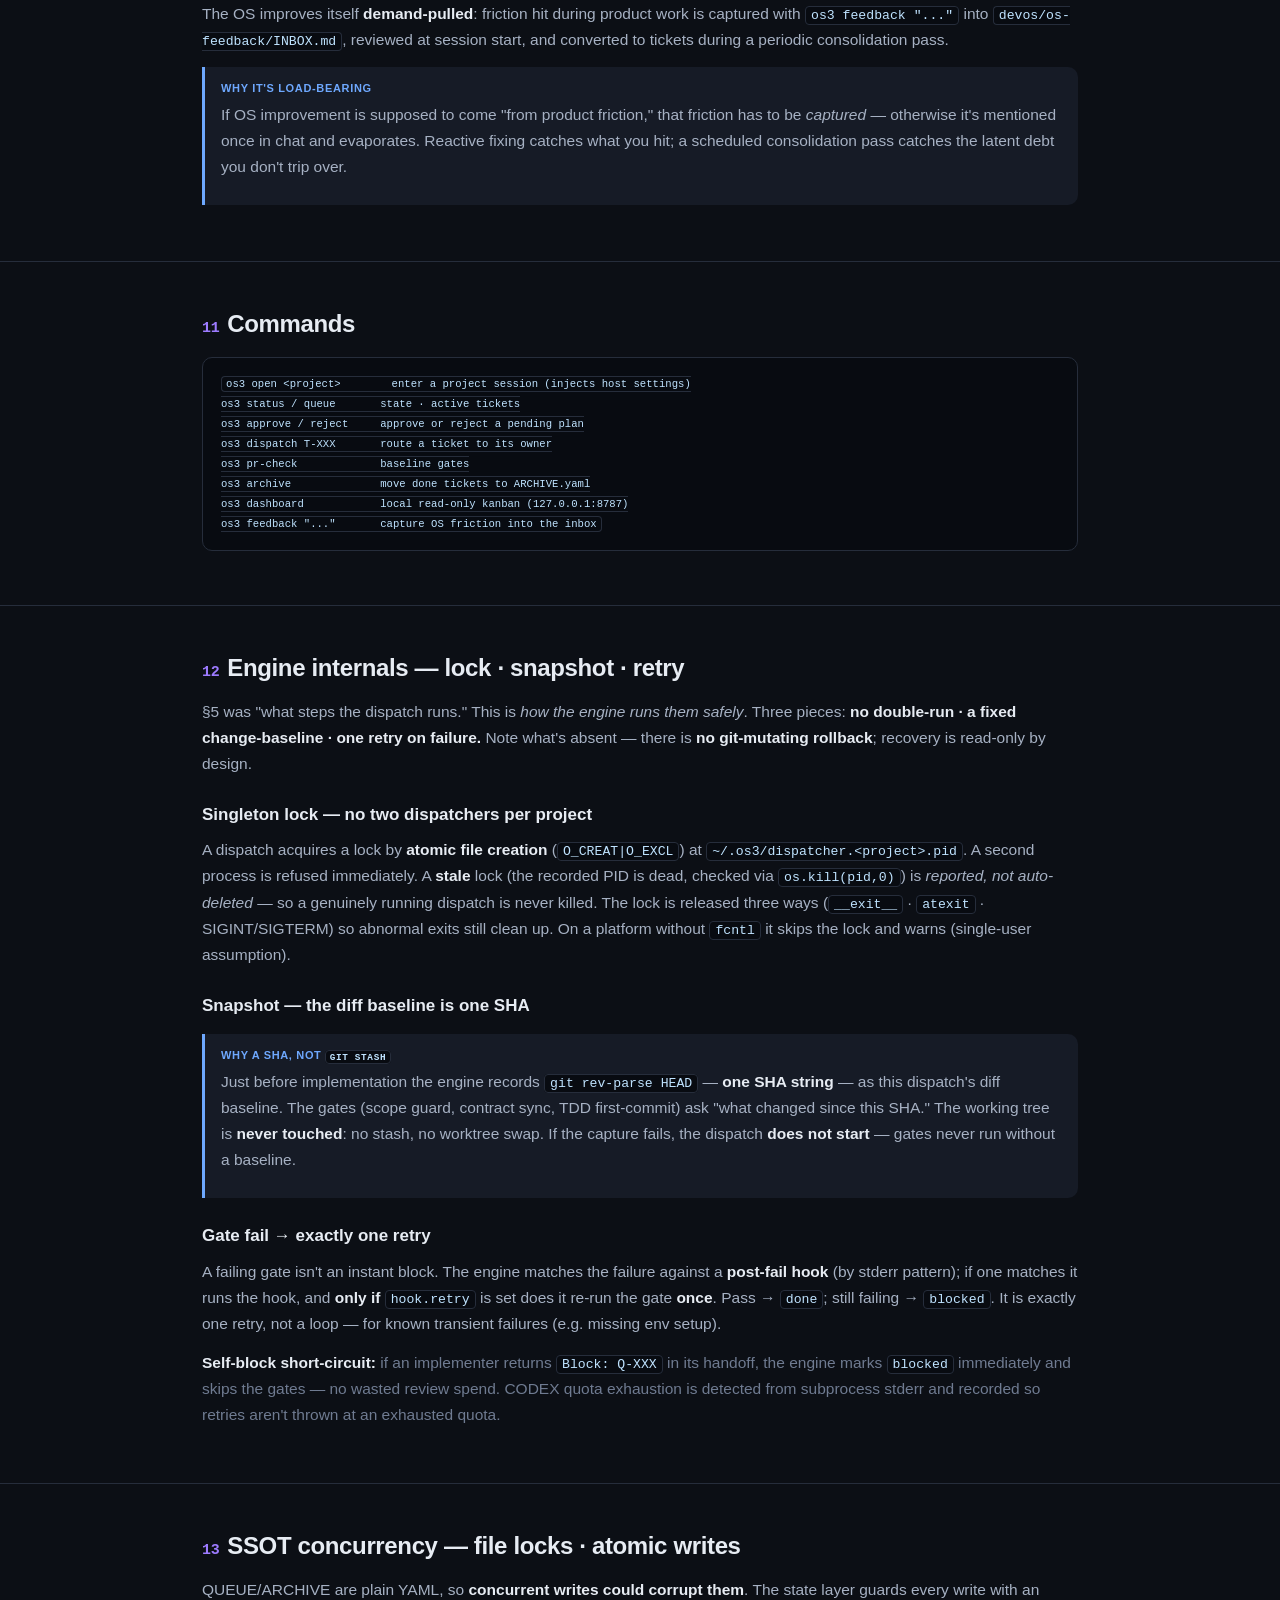
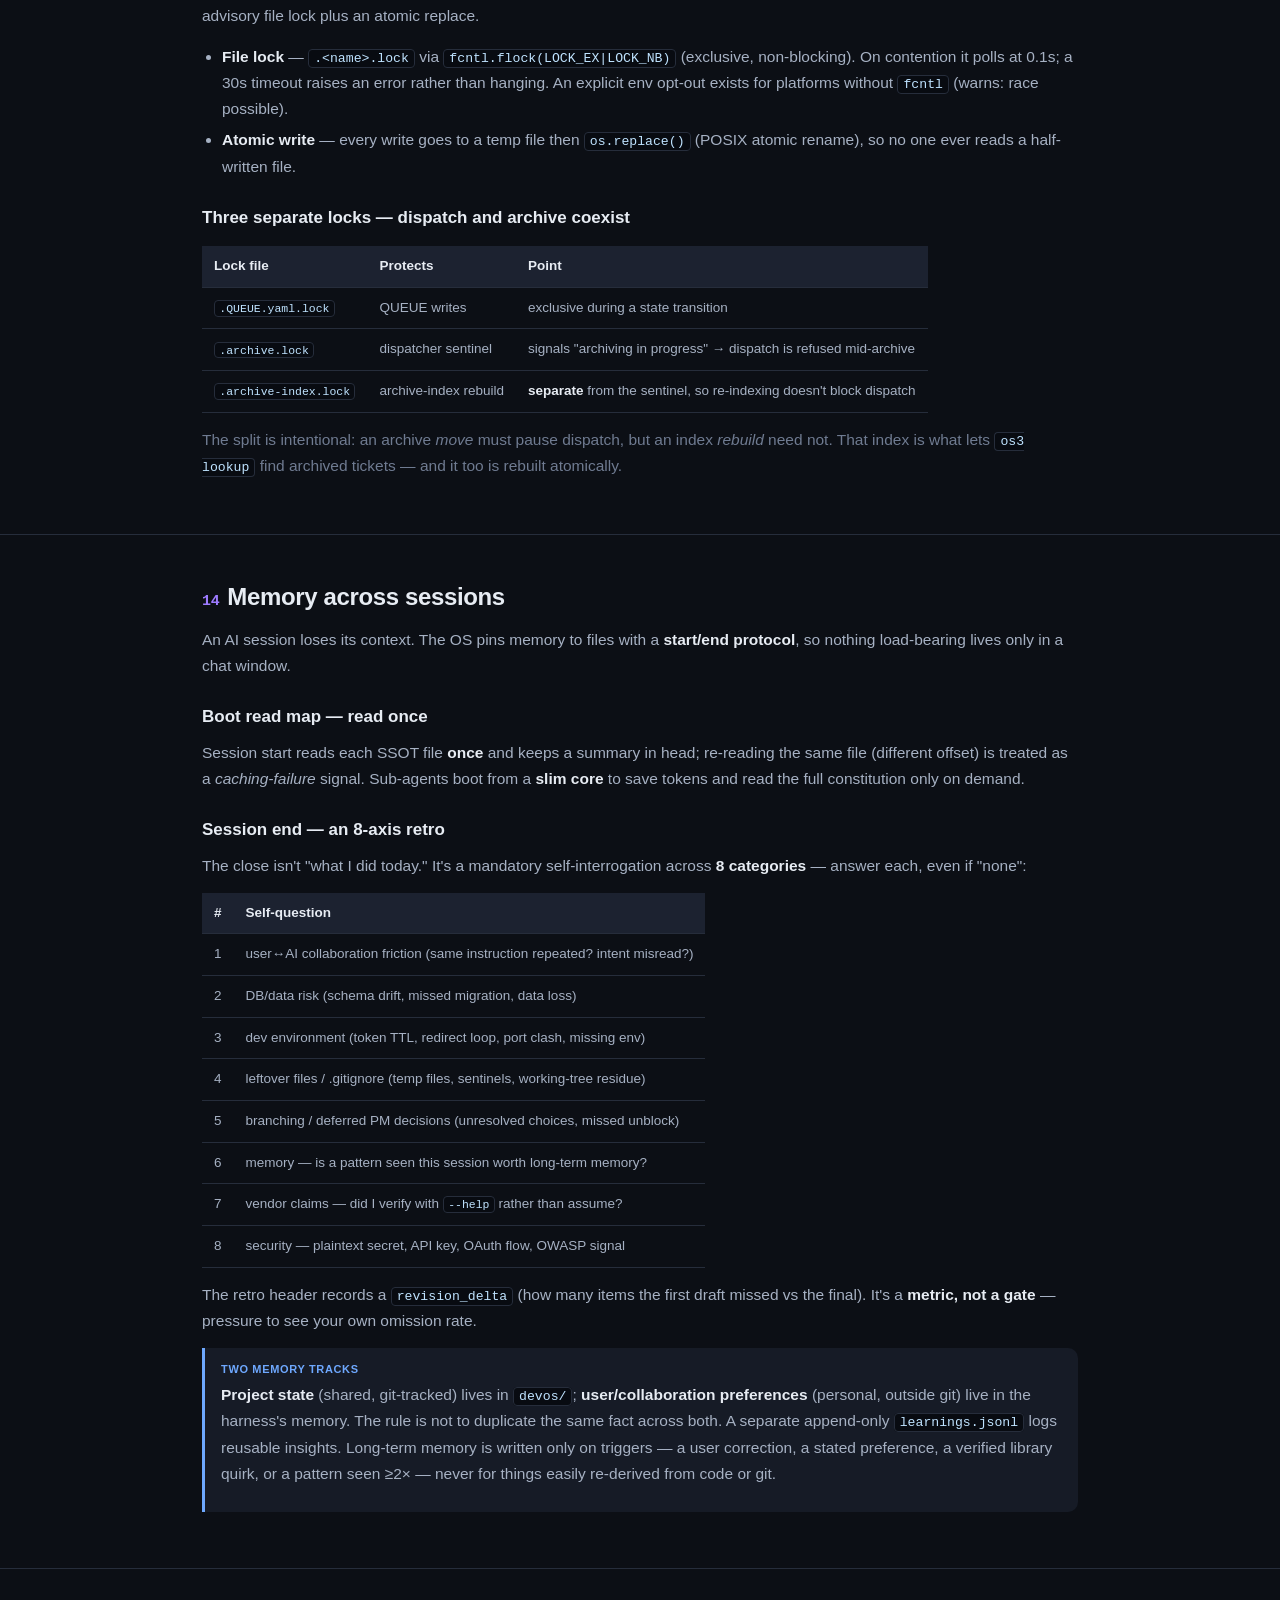
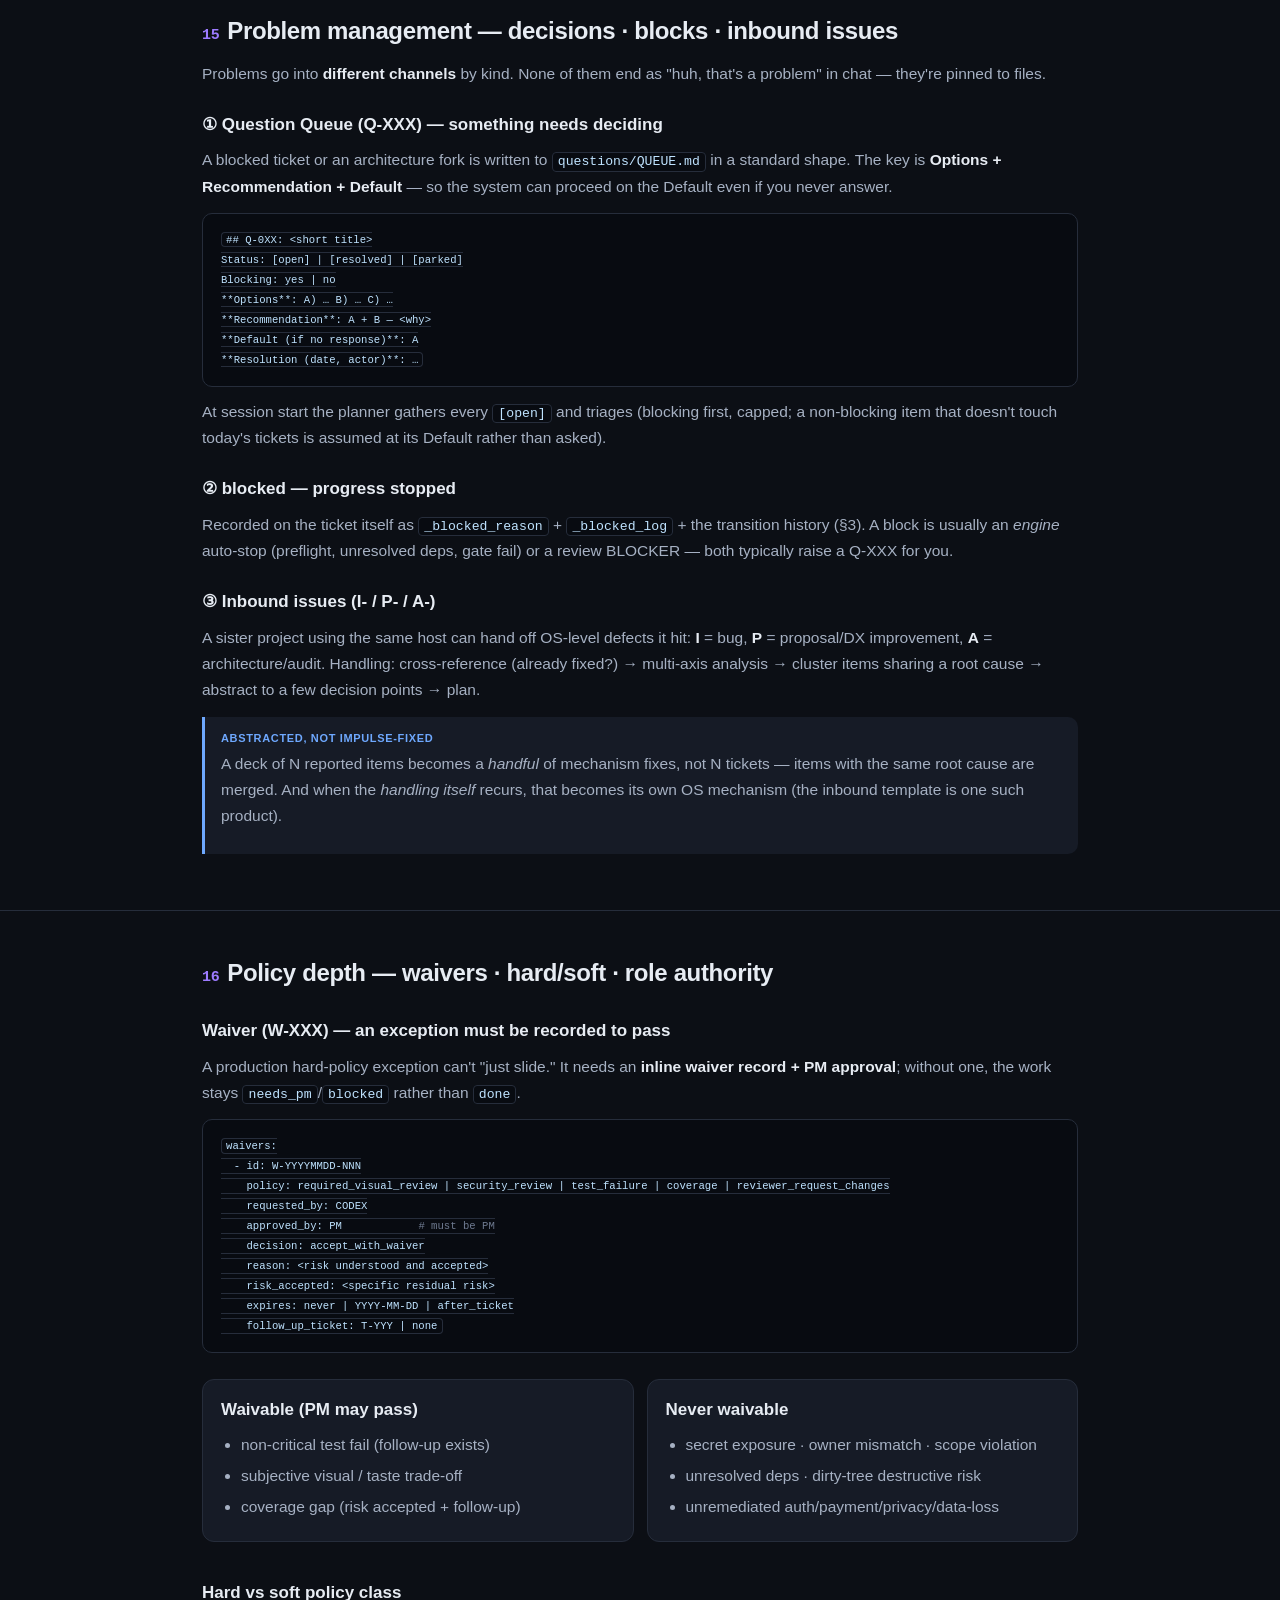
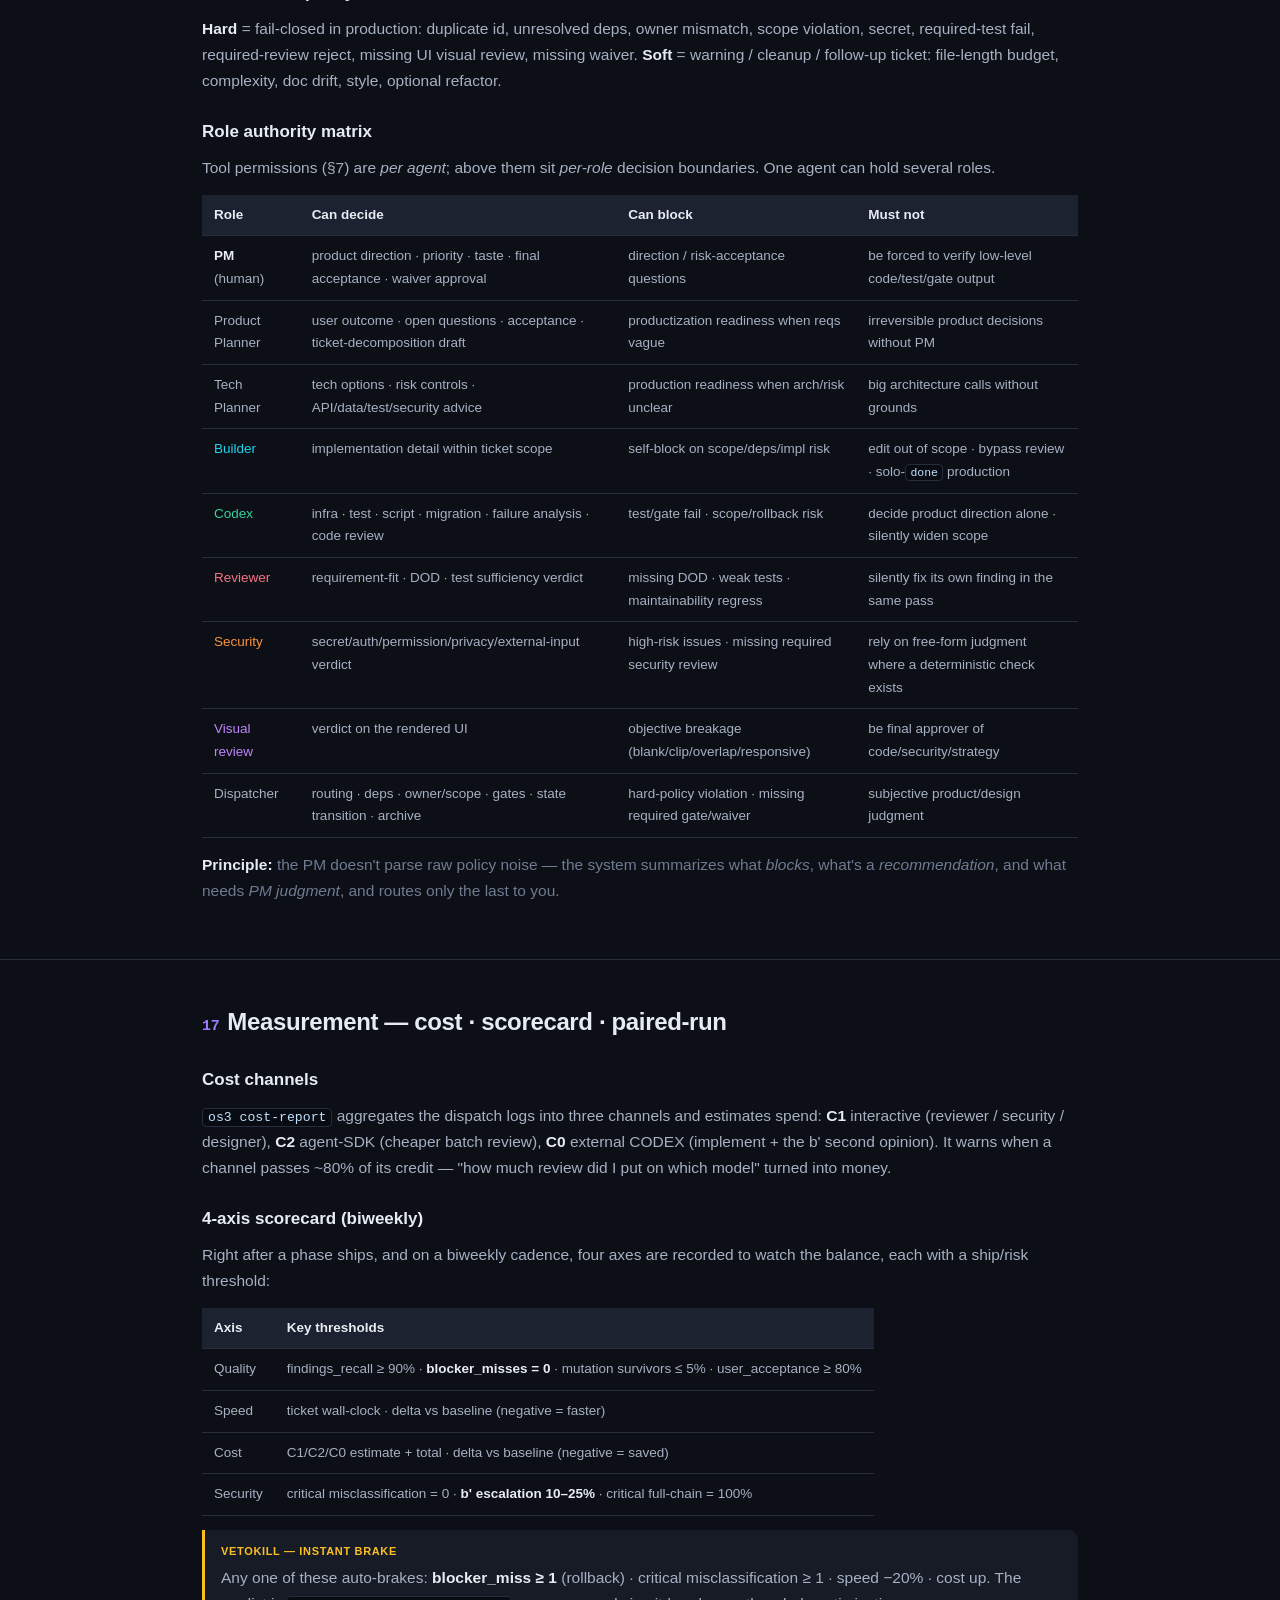
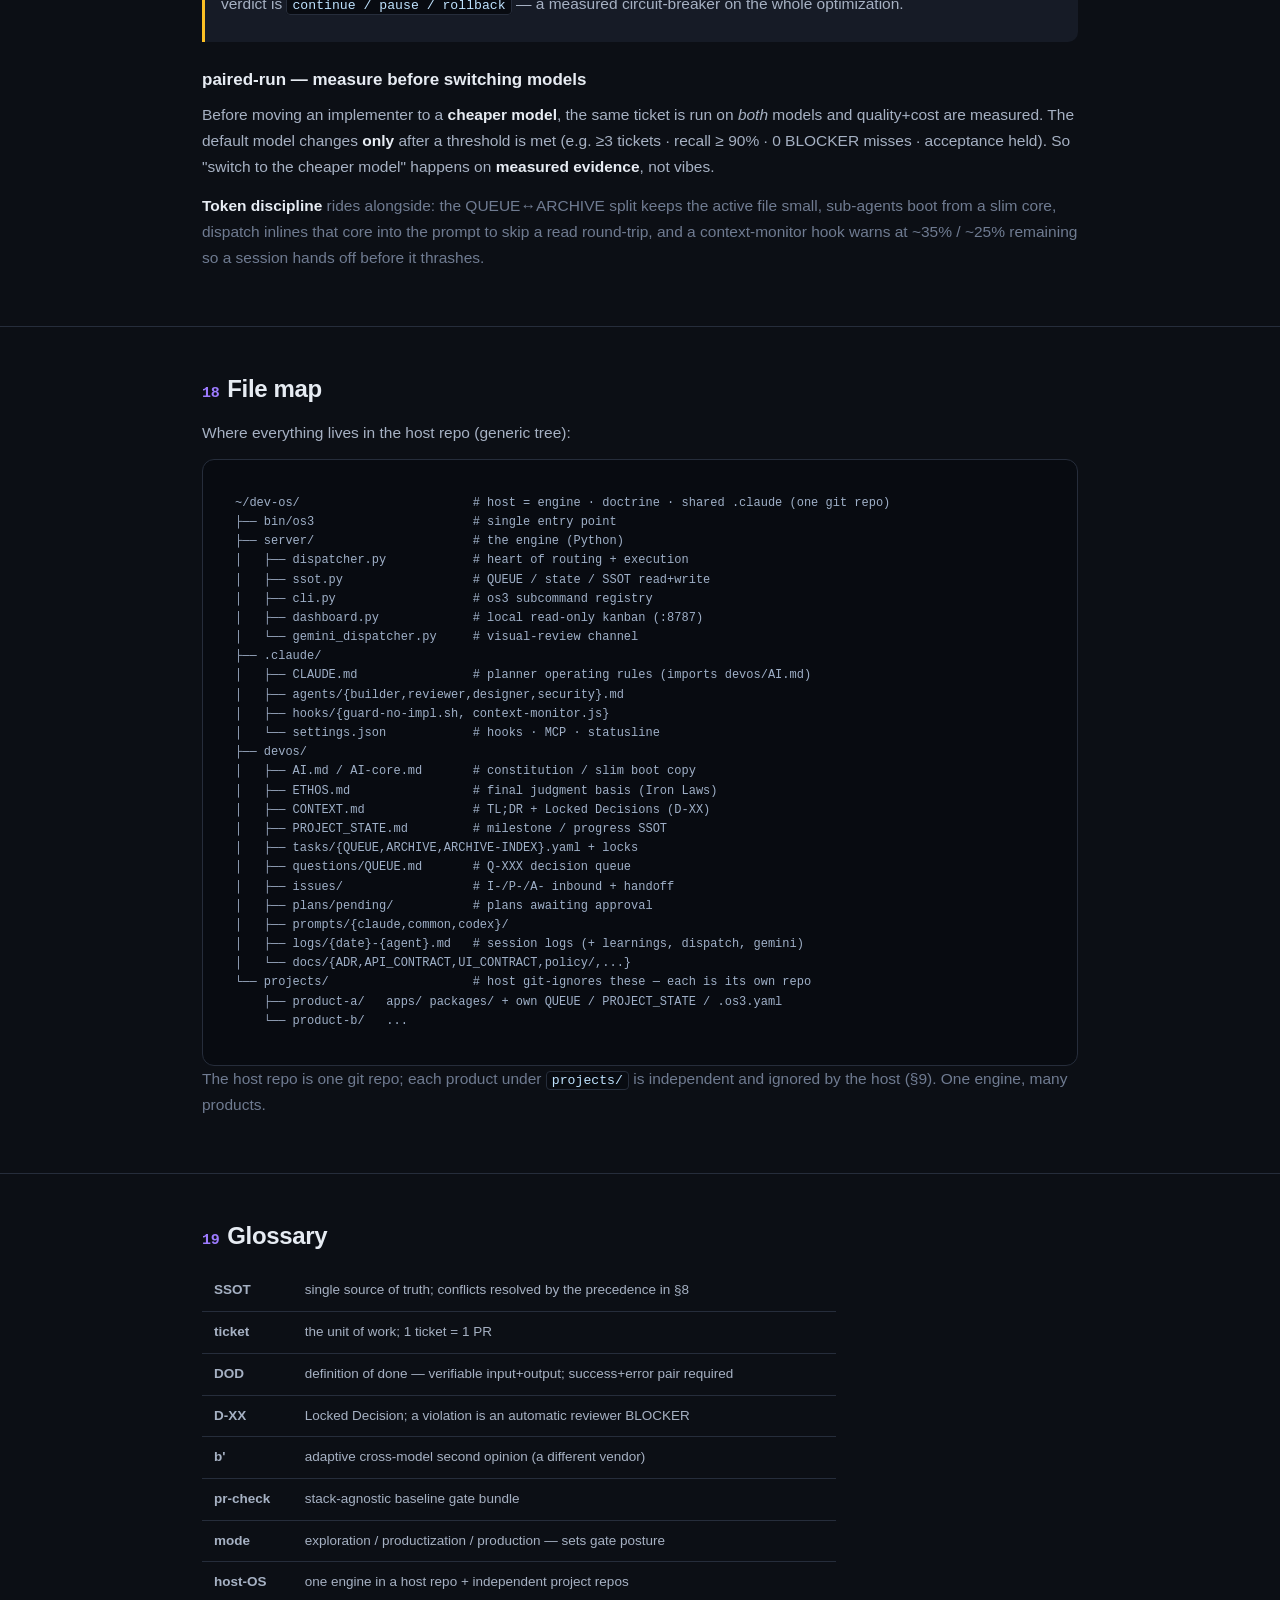
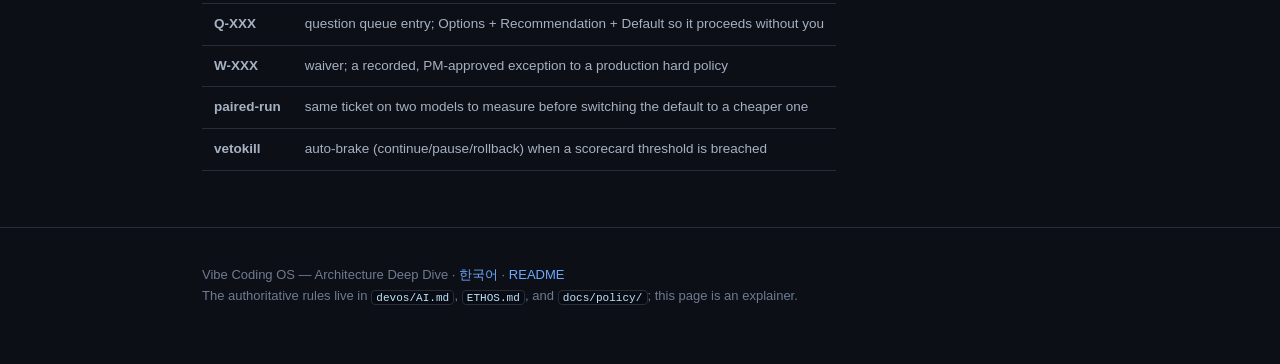
==== commit 30125f89: "docs: wrap deep-dive TOC so all section tabs are visible The sticky top nav was a single horizontall" ====
--- a/docs/deep-dive.en.html
+++ b/docs/deep-dive.en.html
@@ -20,10 +20,10 @@
   .lead{font-size:18px;color:var(--ink2);max-width:760px;margin:0 0 18px}
   .langs{font-size:13px;color:var(--ink3)}.langs a{font-weight:600}
   nav.toc{position:sticky;top:0;z-index:20;background:rgba(12,15,21,.85);backdrop-filter:blur(10px);border-bottom:1px solid var(--line)}
-  nav.toc .wrap{display:flex;gap:2px;overflow-x:auto;padding:9px 22px}
-  nav.toc a{white-space:nowrap;font-size:13px;color:var(--ink3);padding:6px 11px;border-radius:7px}
+  nav.toc .wrap{display:flex;flex-wrap:wrap;gap:3px;padding:8px 22px}
+  nav.toc a{white-space:nowrap;font-size:12.5px;color:var(--ink3);padding:5px 9px;border-radius:7px}
   nav.toc a:hover{color:var(--ink);background:var(--card);text-decoration:none}
-  section{padding:42px 0;border-top:1px solid var(--line)}section:first-of-type{border-top:none}
+  section{padding:42px 0;border-top:1px solid var(--line);scroll-margin-top:96px}section:first-of-type{border-top:none}
   h2{font-size:24px;font-weight:800;letter-spacing:-.015em;margin:0 0 10px}
   h2 .n{font-family:var(--mono);font-size:15px;color:var(--acc2);font-weight:600;margin-right:8px}
   h3{font-size:17px;font-weight:700;margin:24px 0 8px}
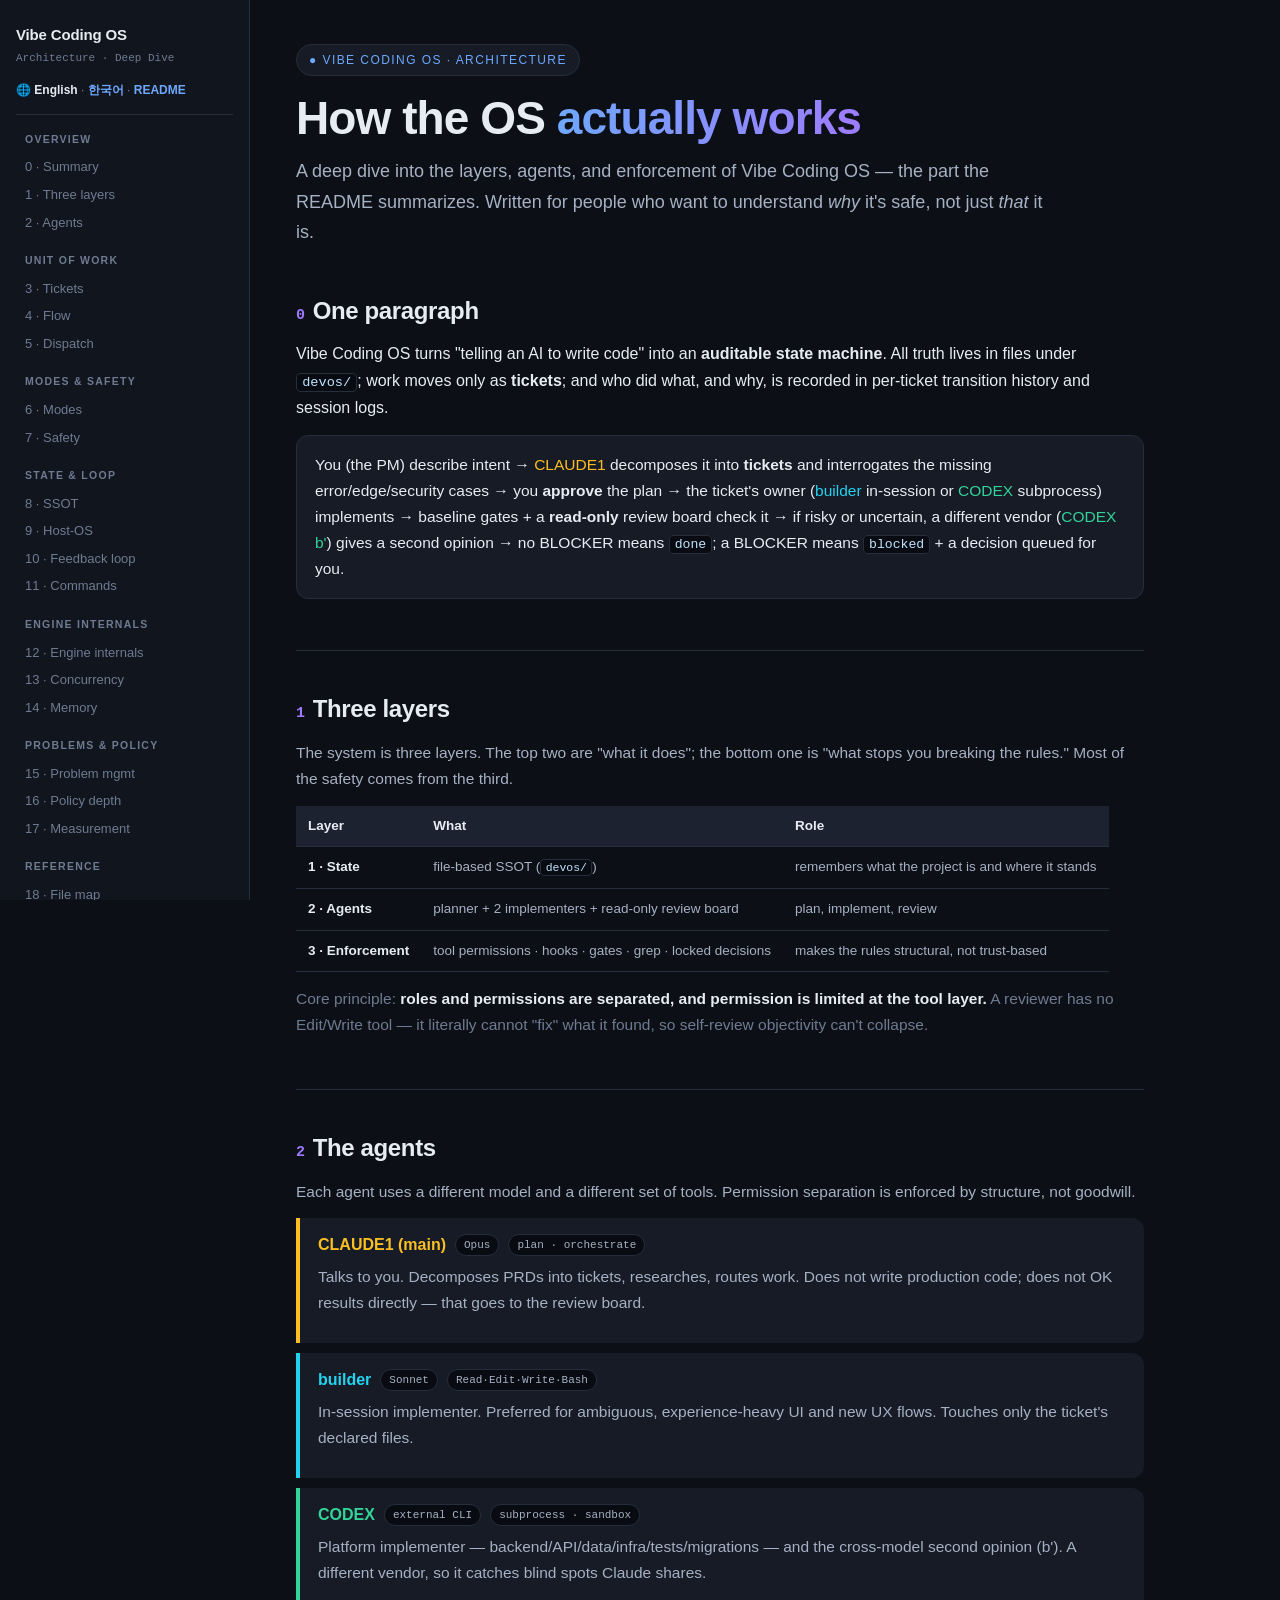
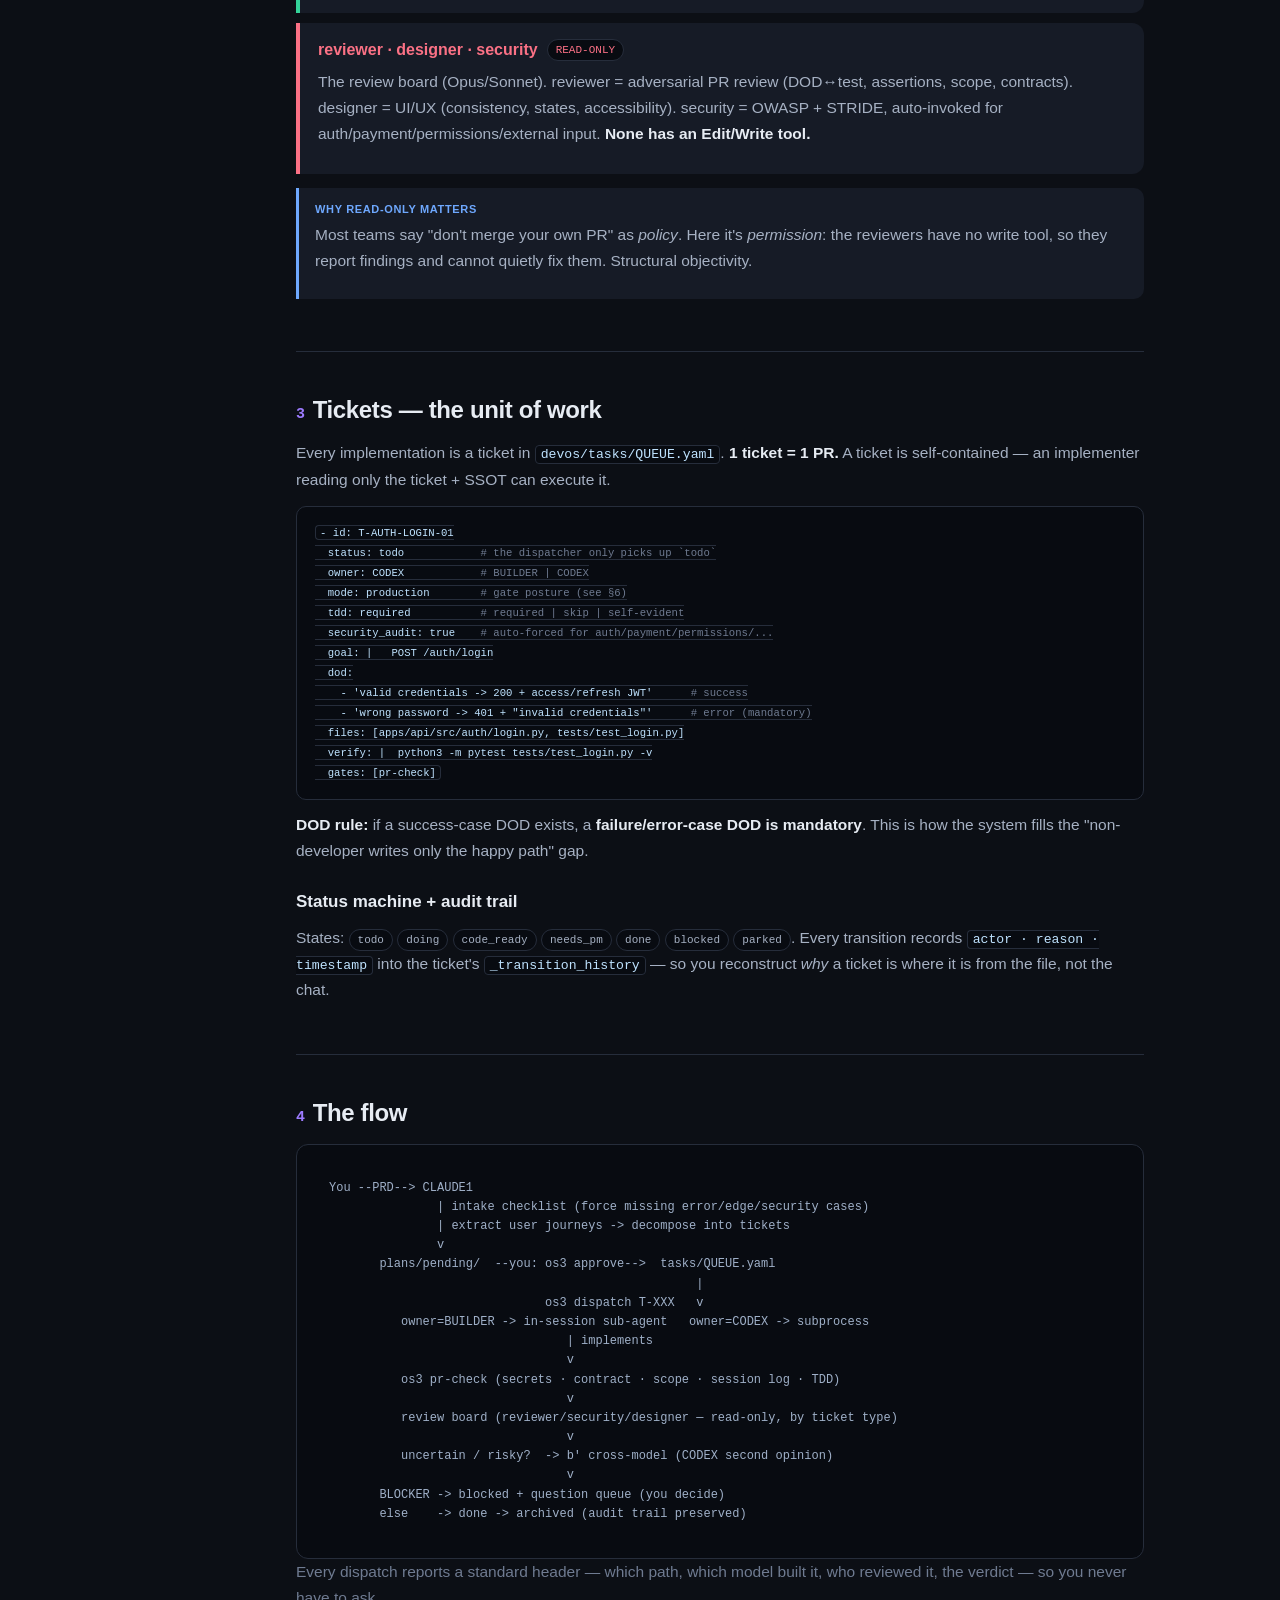
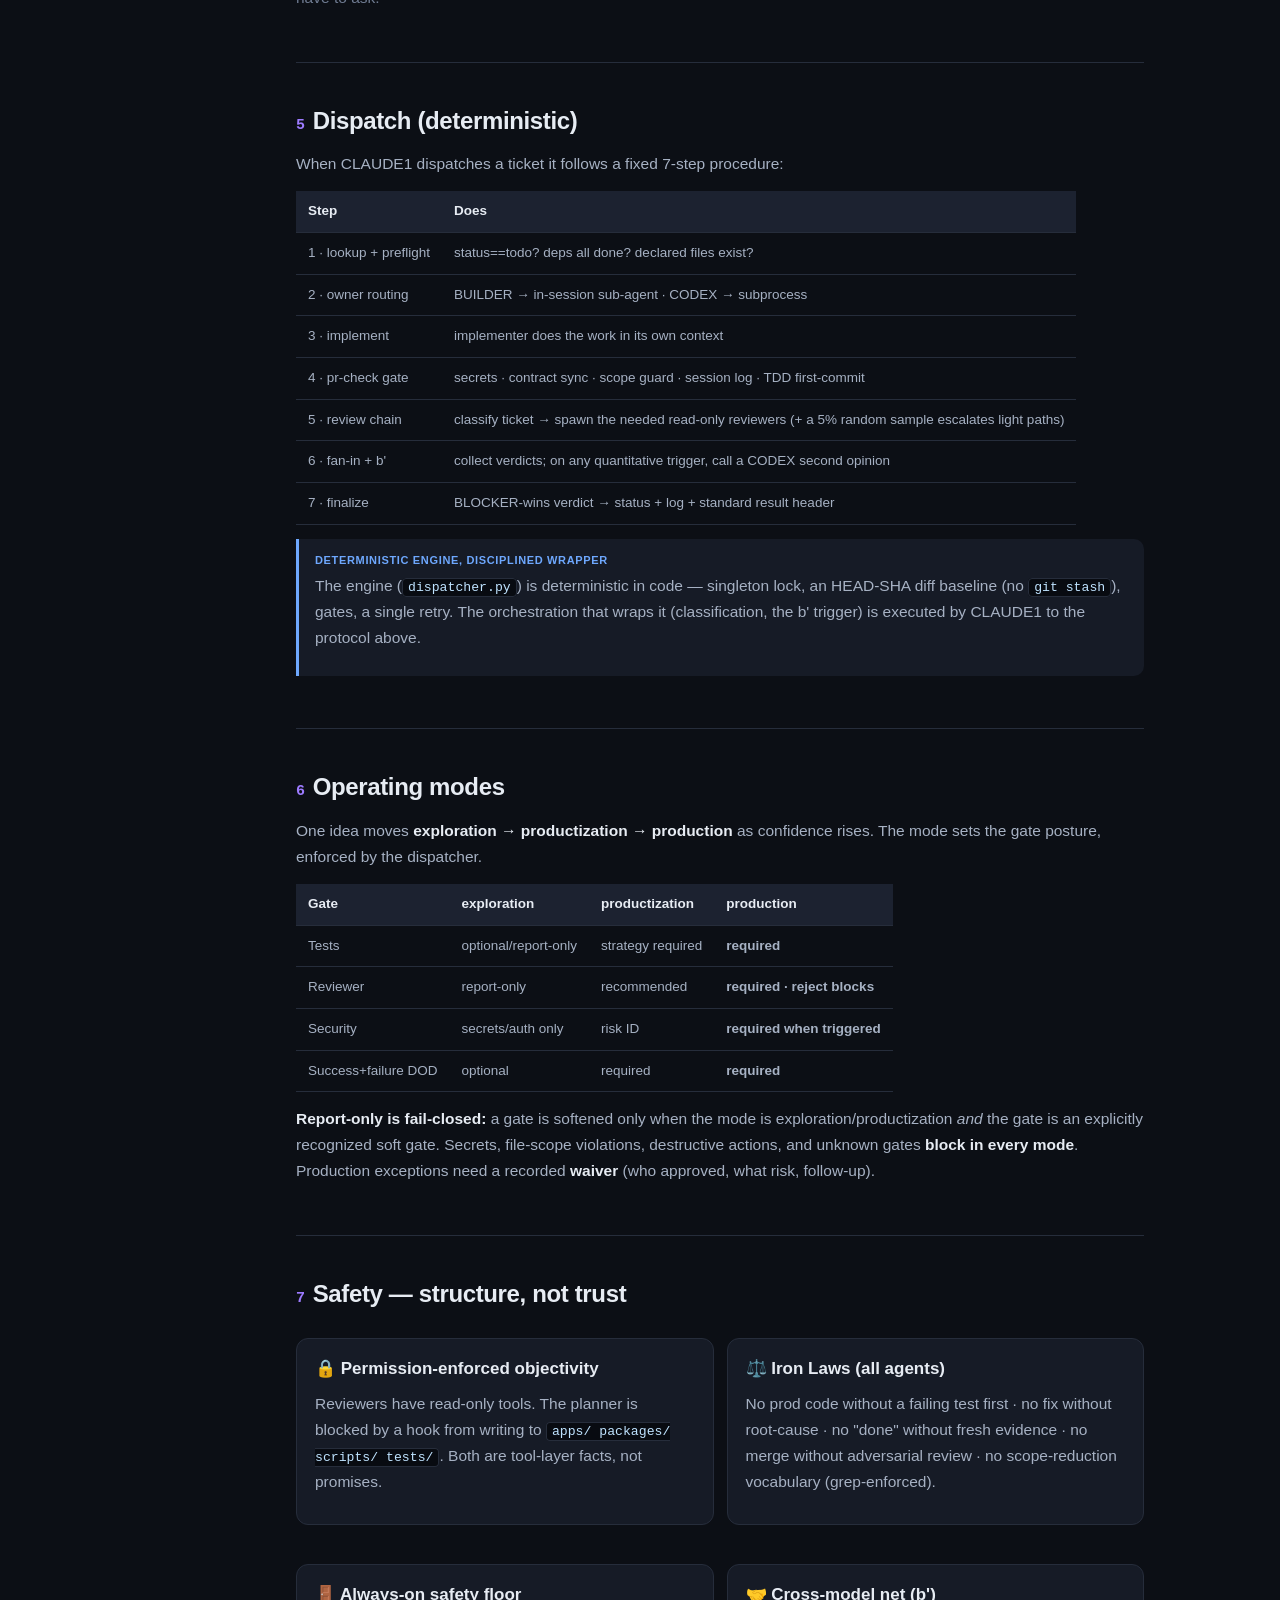
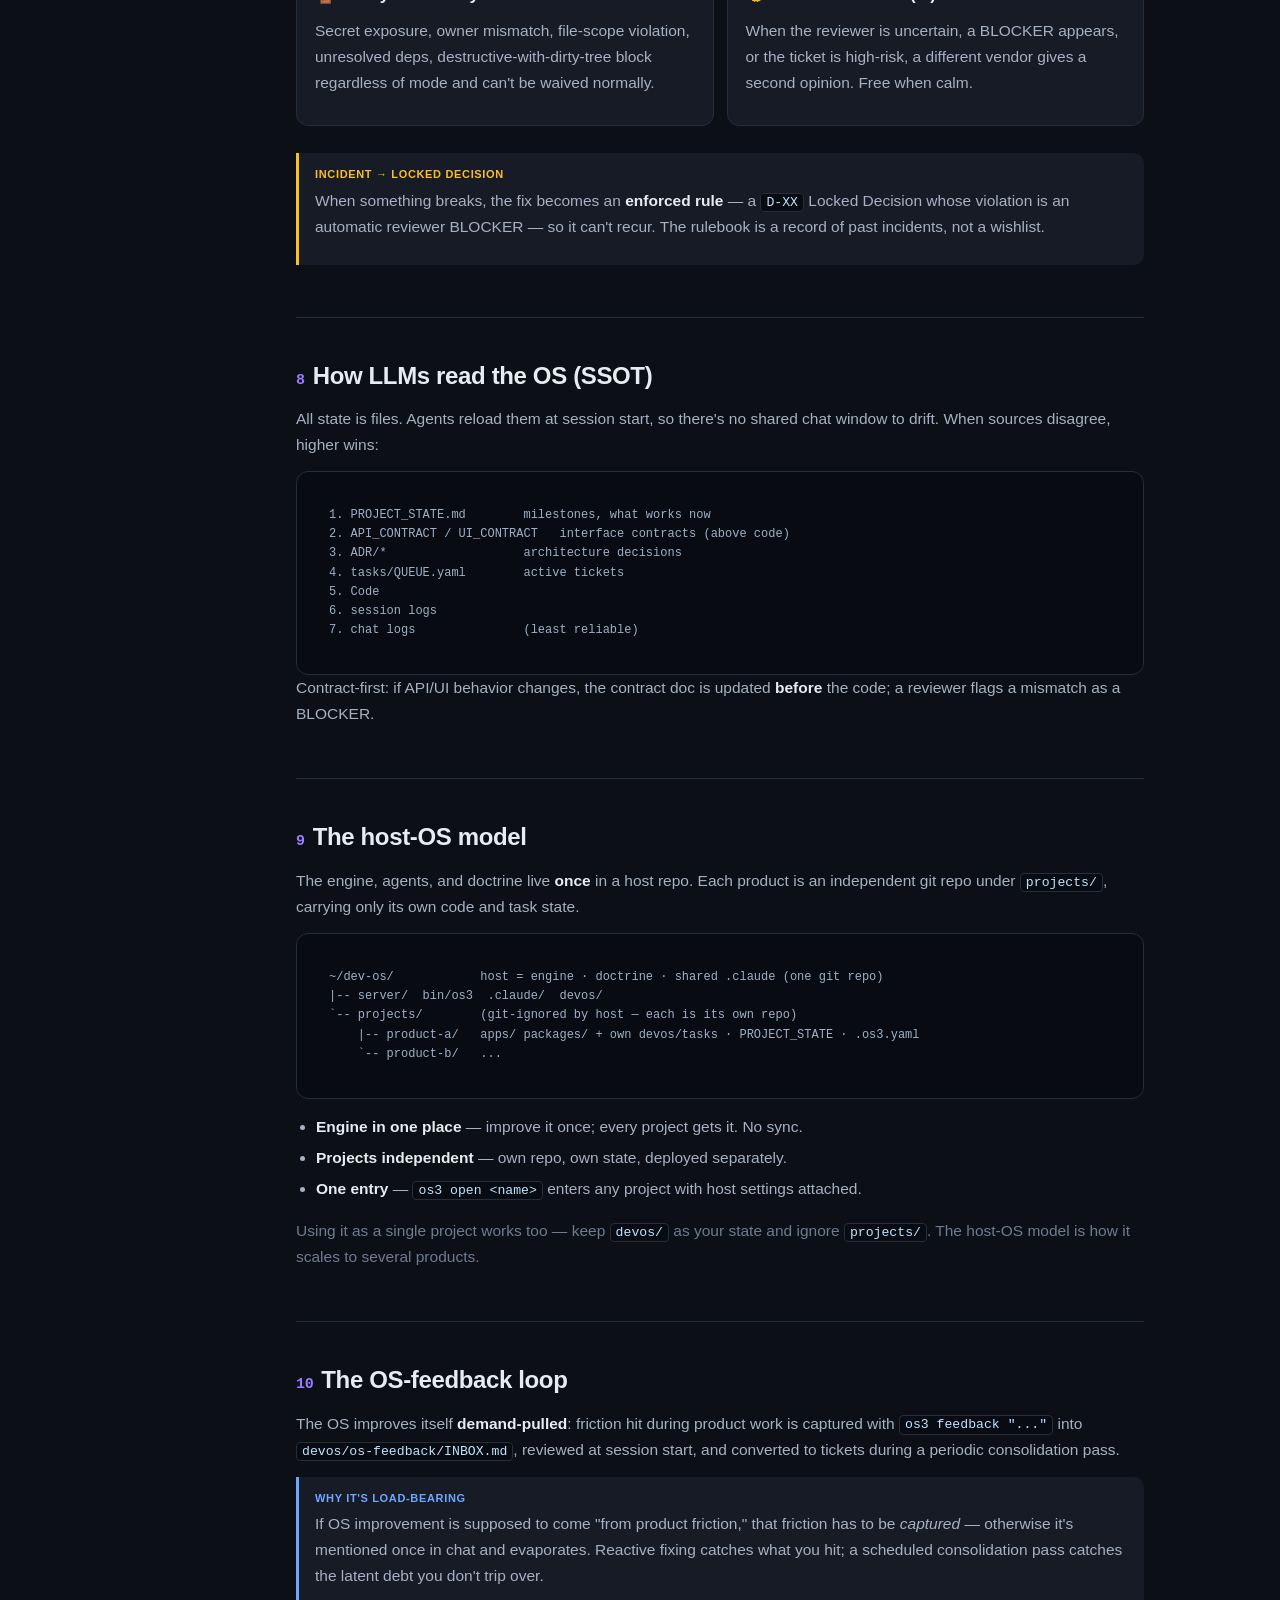
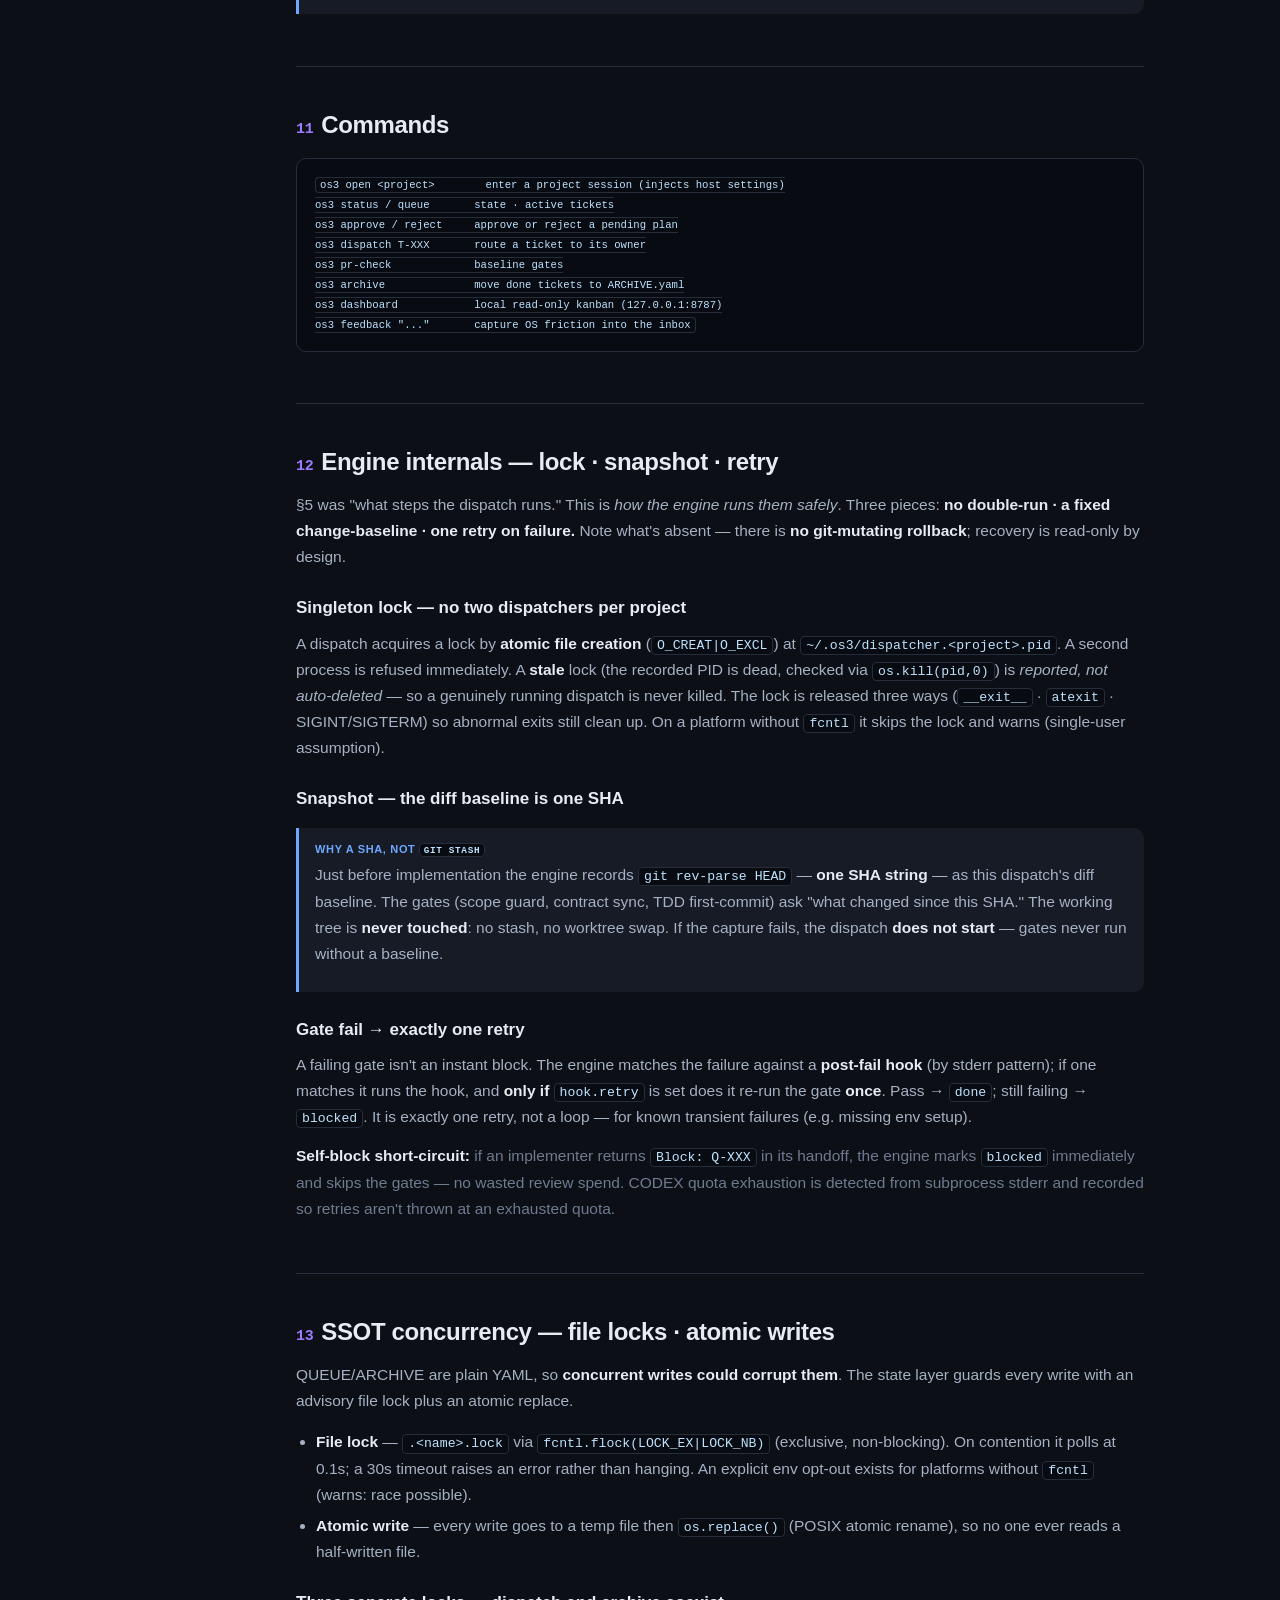
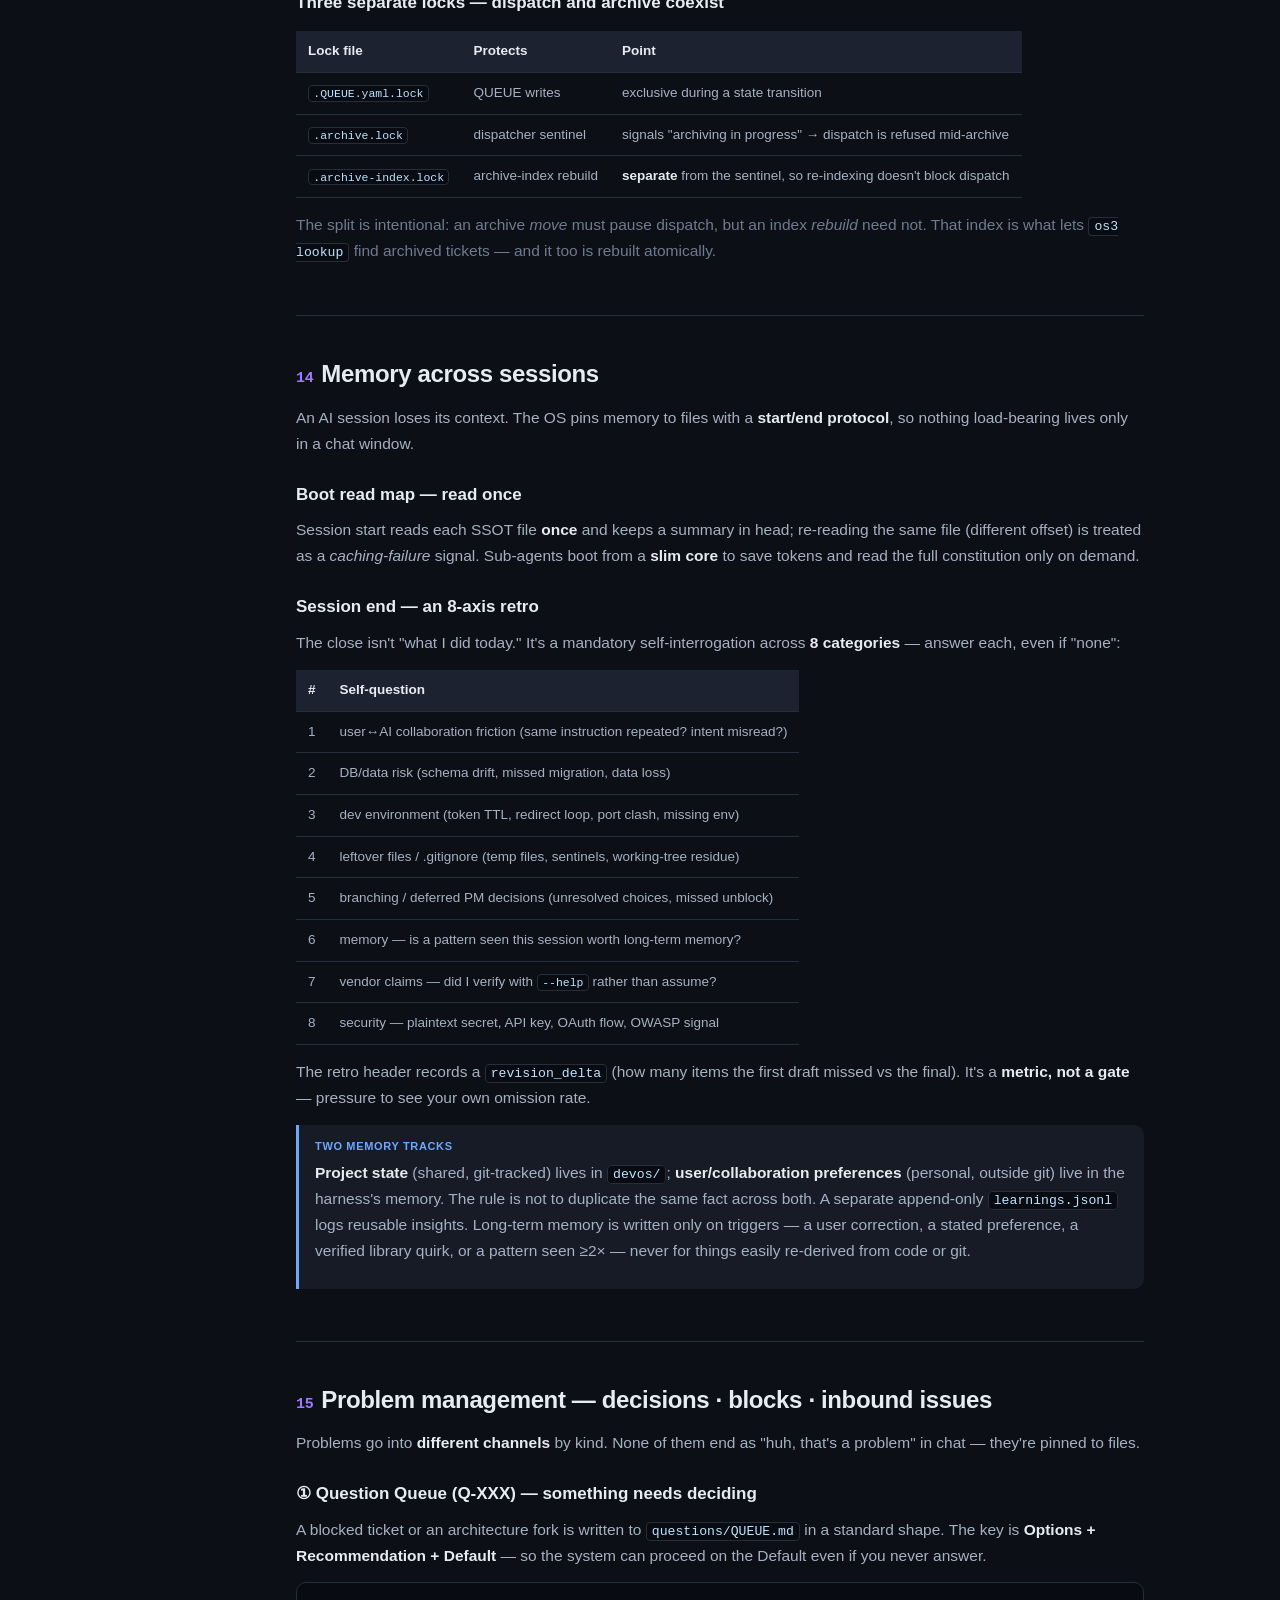
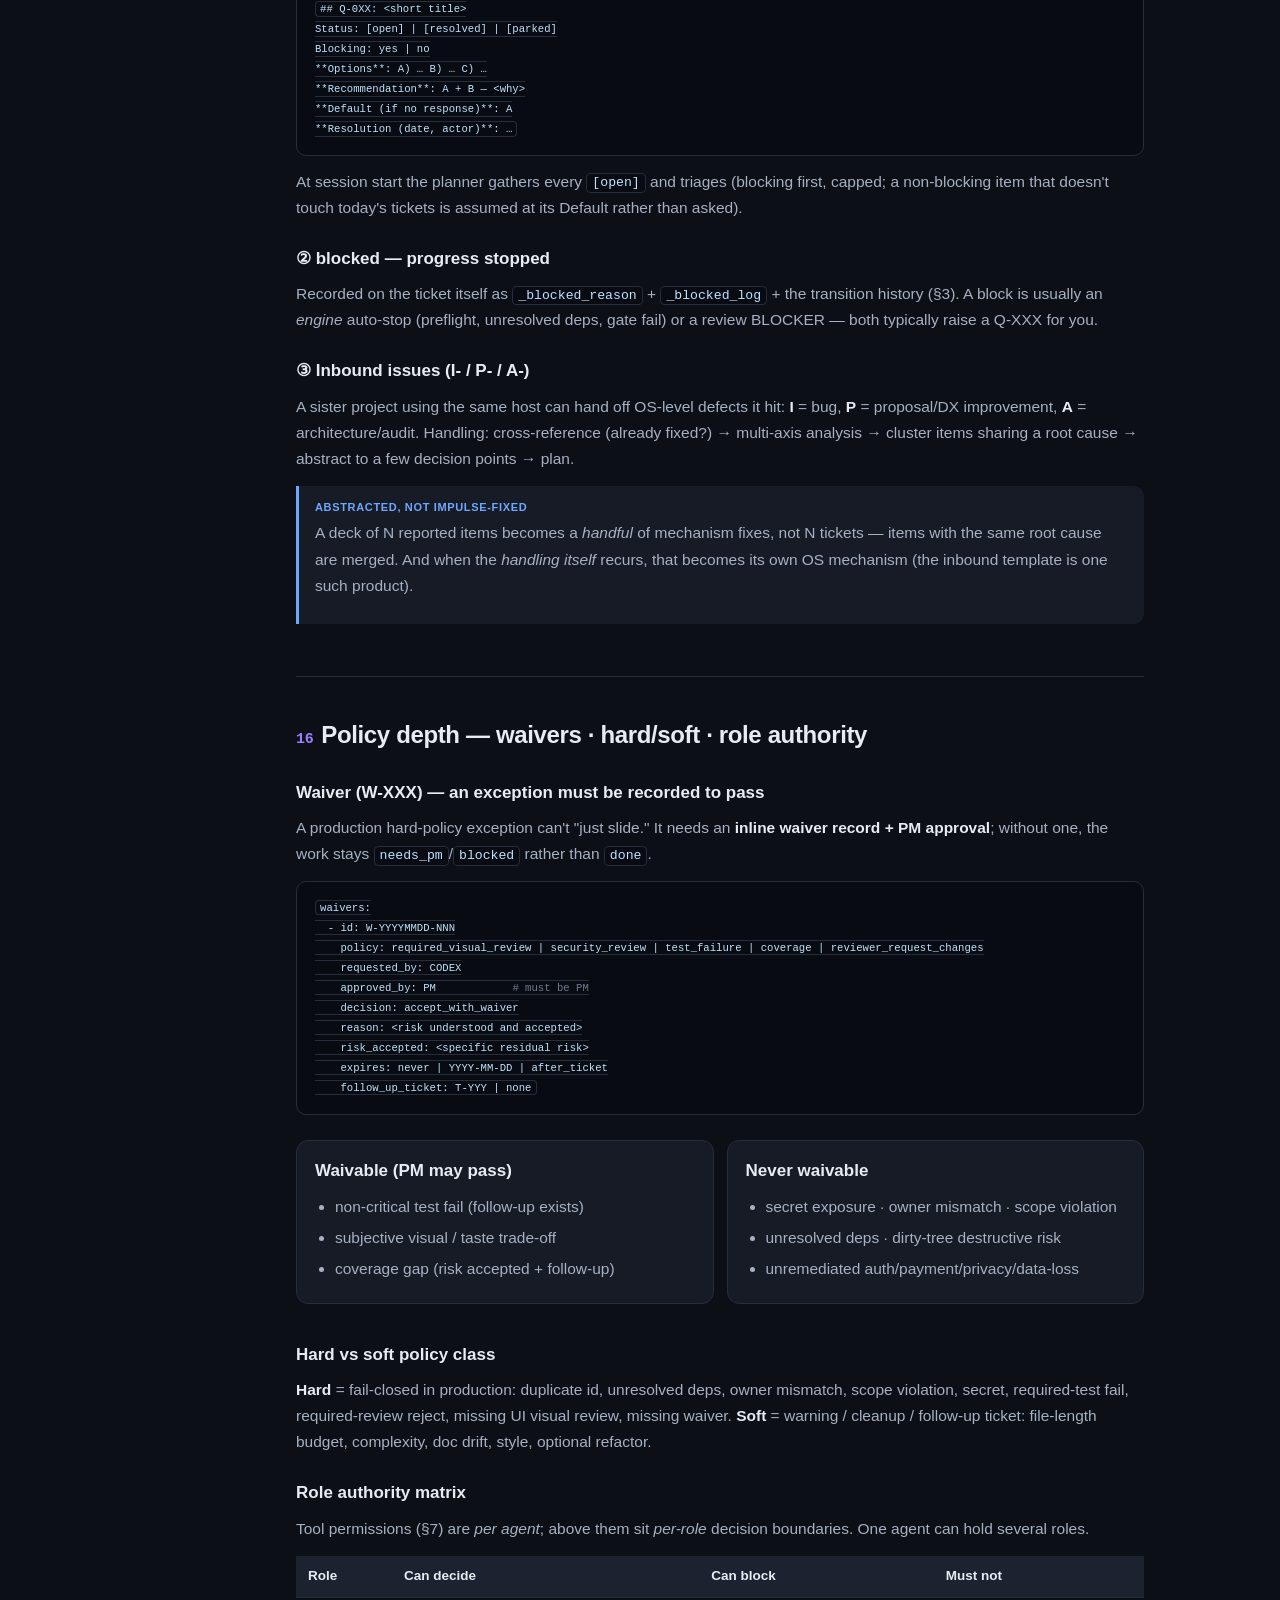
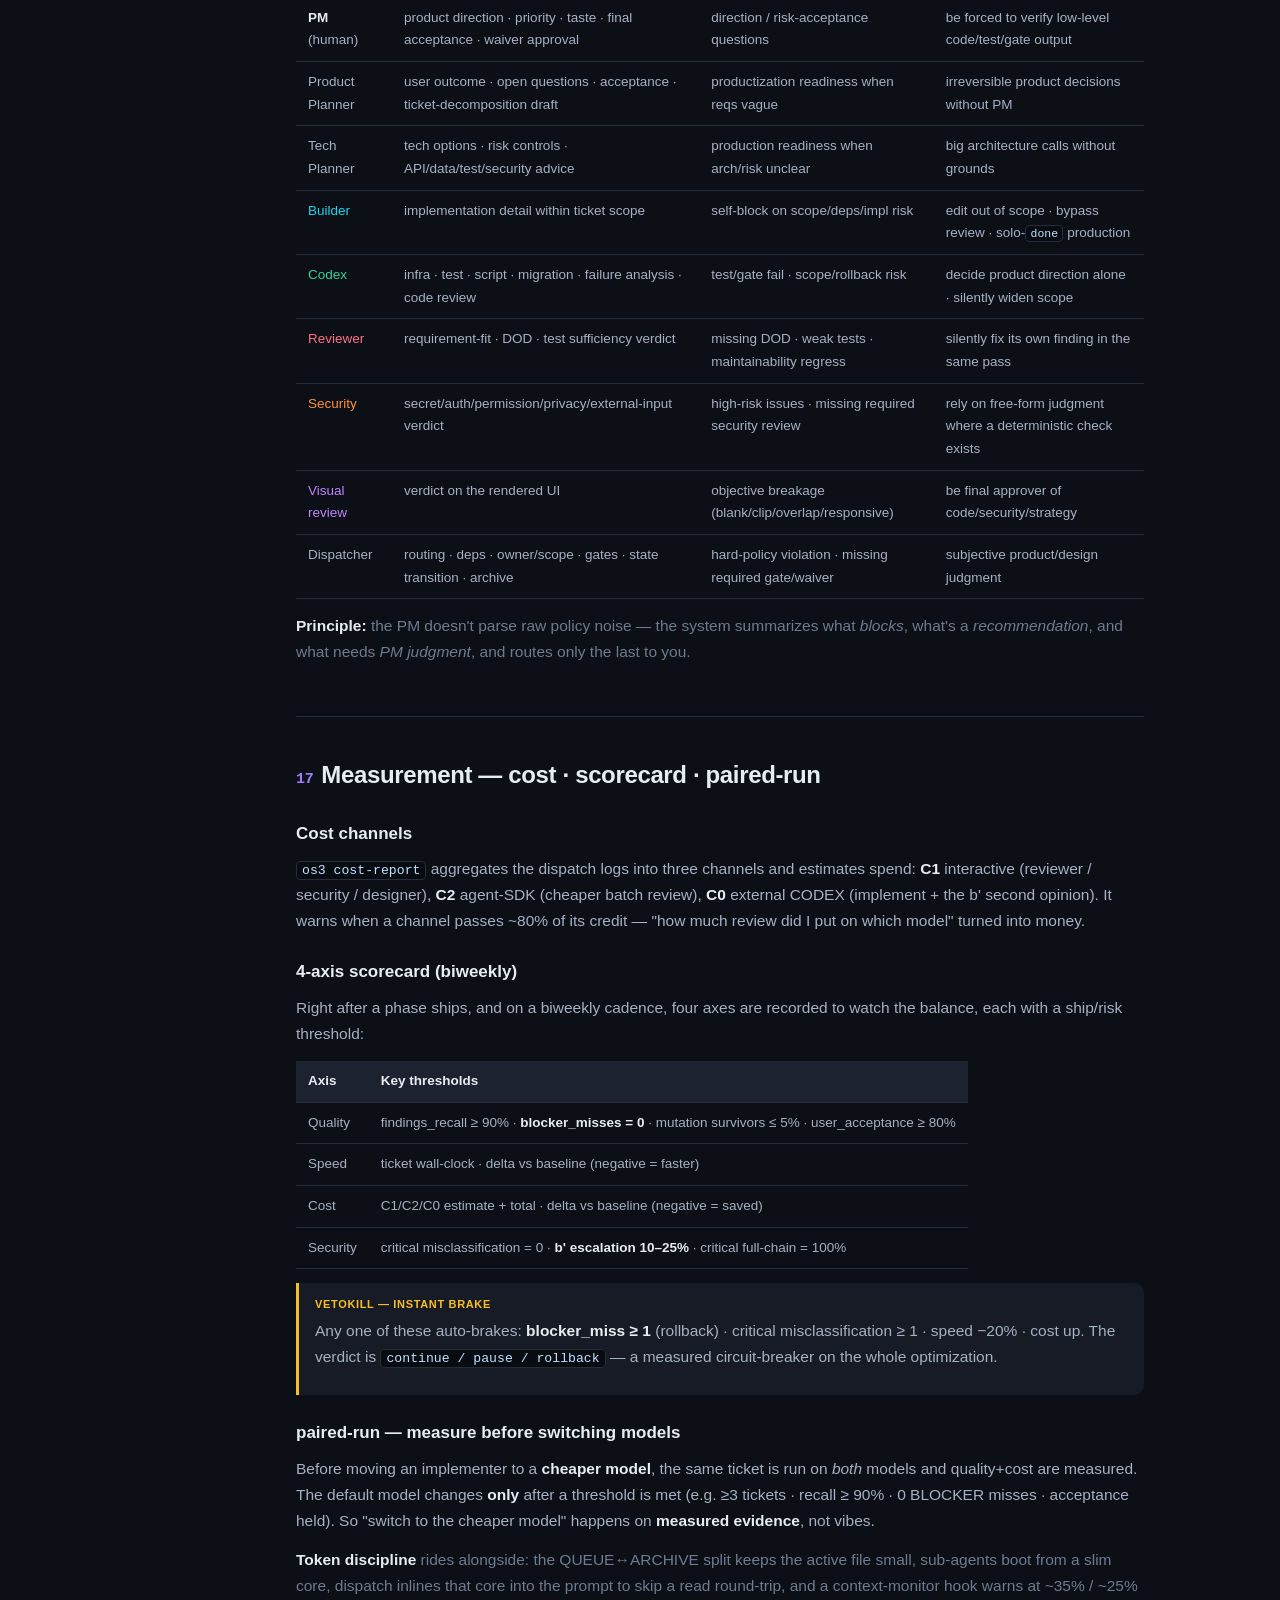
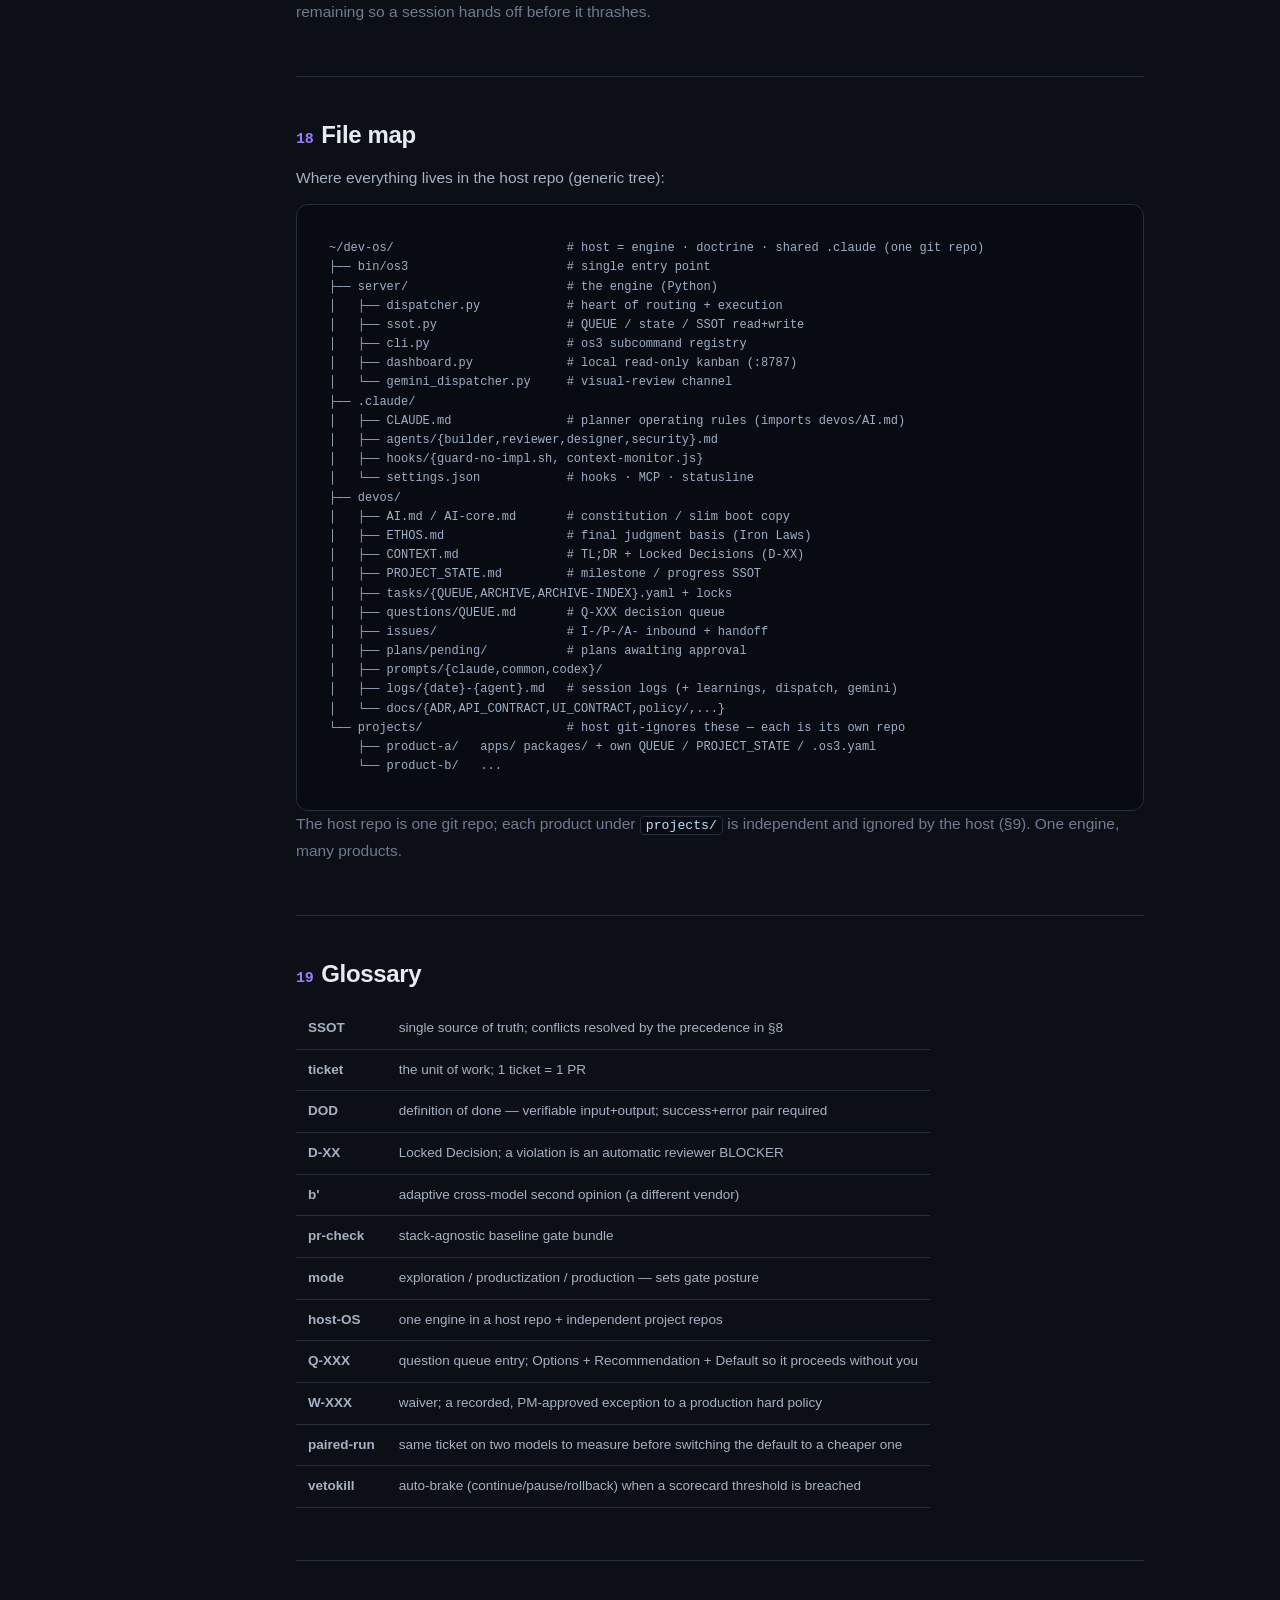
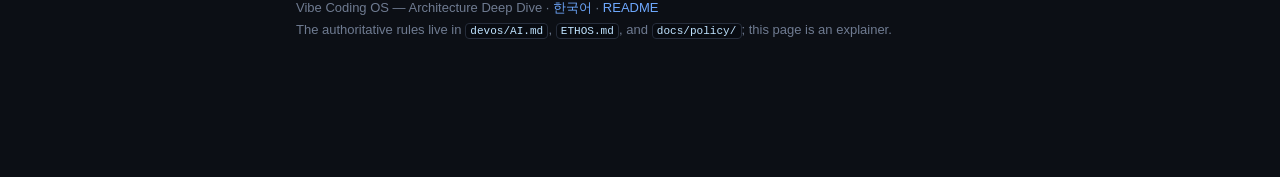
==== commit 5e494af9: "docs: move deep-dive nav to a left sidebar (grid shell layout) Replace the sticky top tab-bar with a" ====
--- a/docs/deep-dive.en.html
+++ b/docs/deep-dive.en.html
@@ -11,7 +11,7 @@
   a{color:var(--acc);text-decoration:none}a:hover{text-decoration:underline}
   code{font-family:var(--mono);font-size:.85em;background:#080b11;border:1px solid var(--line);border-radius:4px;padding:.08em .38em;color:#bfe3ff}
   pre{font-family:var(--mono);font-size:12.5px;line-height:1.6;background:#080b11;border:1px solid var(--line);border-radius:10px;padding:16px 18px;overflow-x:auto;color:#ccd6e4}
-  .wrap{max-width:920px;margin:0 auto;padding:0 22px}
+  .wrap{max-width:none;margin:0;padding:0}
   header.hero{border-bottom:1px solid var(--line);background:radial-gradient(900px 380px at 80% -10%,rgba(157,123,255,.18),transparent 60%),radial-gradient(700px 320px at 5% 0,rgba(110,168,254,.14),transparent 55%),var(--bg)}
   .hero-in{padding:60px 0 40px}
   .kick{display:inline-block;font-size:12px;letter-spacing:.12em;text-transform:uppercase;color:var(--acc);border:1px solid var(--line);background:var(--card);padding:5px 12px;border-radius:999px;margin-bottom:18px}
@@ -19,11 +19,18 @@
   h1 .g{background:linear-gradient(100deg,var(--acc),var(--acc2));-webkit-background-clip:text;background-clip:text;color:transparent}
   .lead{font-size:18px;color:var(--ink2);max-width:760px;margin:0 0 18px}
   .langs{font-size:13px;color:var(--ink3)}.langs a{font-weight:600}
-  nav.toc{position:sticky;top:0;z-index:20;background:rgba(12,15,21,.85);backdrop-filter:blur(10px);border-bottom:1px solid var(--line)}
-  nav.toc .wrap{display:flex;flex-wrap:wrap;gap:3px;padding:8px 22px}
-  nav.toc a{white-space:nowrap;font-size:12.5px;color:var(--ink3);padding:5px 9px;border-radius:7px}
-  nav.toc a:hover{color:var(--ink);background:var(--card);text-decoration:none}
-  section{padding:42px 0;border-top:1px solid var(--line);scroll-margin-top:96px}section:first-of-type{border-top:none}
+  .shell{display:grid;grid-template-columns:250px 1fr;max-width:1300px;margin:0 auto;min-height:100vh}
+  aside{position:sticky;top:0;align-self:start;height:100vh;overflow-y:auto;border-right:1px solid var(--line);background:var(--panel);padding:22px 16px}
+  aside .brand{font-weight:800;font-size:15px;letter-spacing:-.01em;margin-bottom:2px}
+  aside .ver{font-family:var(--mono);font-size:11px;color:var(--ink3);margin-bottom:12px}
+  aside .langs{font-size:12px;color:var(--ink3);margin:0 0 14px;padding-bottom:14px;border-bottom:1px solid var(--line)}
+  aside .langs a{font-weight:600}
+  aside nav a{display:block;font-size:13px;color:var(--ink3);padding:5px 9px;border-radius:7px;line-height:1.35}
+  aside nav a:hover{color:var(--ink);background:var(--card);text-decoration:none}
+  aside nav .grp{font-size:10.5px;letter-spacing:.12em;text-transform:uppercase;color:var(--ink3);margin:16px 9px 5px;font-weight:700}
+  main{padding:44px 46px 80px;min-width:0;max-width:940px}
+  @media(max-width:880px){.shell{grid-template-columns:1fr}aside{position:static;height:auto;overflow:visible;border-right:none;border-bottom:1px solid var(--line)}aside nav{display:flex;flex-wrap:wrap;gap:2px}aside nav .grp{width:100%}main{padding:28px 20px 60px}}
+  section{padding:38px 0;border-top:1px solid var(--line);scroll-margin-top:16px}section:first-of-type{border-top:none;padding-top:26px}
   h2{font-size:24px;font-weight:800;letter-spacing:-.015em;margin:0 0 10px}
   h2 .n{font-family:var(--mono);font-size:15px;color:var(--acc2);font-weight:600;margin-right:8px}
   h3{font-size:17px;font-weight:700;margin:24px 0 8px}
@@ -52,19 +59,47 @@
 </style>
 </head>
 <body>
-<header class="hero"><div class="wrap hero-in">
+<div class="shell">
+
+<aside>
+  <div class="brand">Vibe Coding OS</div>
+  <div class="ver">Architecture · Deep Dive</div>
+  <div class="langs">🌐 <strong>English</strong> · <a href="deep-dive.ko.html">한국어</a> · <a href="../README.md">README</a></div>
+  <nav>
+    <div class="grp">Overview</div>
+    <a href="#tl">0 · Summary</a>
+    <a href="#layers">1 · Three layers</a>
+    <a href="#agents">2 · Agents</a>
+    <div class="grp">Unit of work</div>
+    <a href="#tickets">3 · Tickets</a>
+    <a href="#flow">4 · Flow</a>
+    <a href="#dispatch">5 · Dispatch</a>
+    <div class="grp">Modes &amp; safety</div>
+    <a href="#modes">6 · Modes</a>
+    <a href="#safety">7 · Safety</a>
+    <div class="grp">State &amp; loop</div>
+    <a href="#ssot">8 · SSOT</a>
+    <a href="#hostos">9 · Host-OS</a>
+    <a href="#feedback">10 · Feedback loop</a>
+    <a href="#cli">11 · Commands</a>
+    <div class="grp">Engine internals</div>
+    <a href="#engine">12 · Engine internals</a>
+    <a href="#concurrency">13 · Concurrency</a>
+    <a href="#memory">14 · Memory</a>
+    <div class="grp">Problems &amp; policy</div>
+    <a href="#problems">15 · Problem mgmt</a>
+    <a href="#policy">16 · Policy depth</a>
+    <a href="#metrics">17 · Measurement</a>
+    <div class="grp">Reference</div>
+    <a href="#map">18 · File map</a>
+    <a href="#glossary">19 · Glossary</a>
+  </nav>
+</aside>
+
+<main>
   <span class="kick">● Vibe Coding OS · Architecture</span>
   <h1>How the OS <span class="g">actually works</span></h1>
   <p class="lead">A deep dive into the layers, agents, and enforcement of Vibe Coding OS — the part the README summarizes. Written for people who want to understand <em>why</em> it's safe, not just <em>that</em> it is.</p>
-  <p class="langs">🌐 <strong>English</strong> · <a href="deep-dive.ko.html">한국어</a> · <a href="../README.md">← README</a></p>
-</div></header>
-
-<nav class="toc"><div class="wrap">
-  <a href="#tl">Summary</a><a href="#layers">3 layers</a><a href="#agents">Agents</a><a href="#tickets">Tickets</a>
-  <a href="#flow">Flow</a><a href="#dispatch">Dispatch</a><a href="#modes">Modes</a><a href="#safety">Safety</a>
-  <a href="#ssot">SSOT</a><a href="#hostos">Host-OS</a><a href="#feedback">Feedback loop</a><a href="#cli">Commands</a>
-  <a href="#engine">Engine</a><a href="#concurrency">Concurrency</a><a href="#memory">Memory</a><a href="#problems">Problems</a><a href="#policy">Policy</a><a href="#metrics">Metrics</a><a href="#map">File map</a><a href="#glossary">Glossary</a>
-</div></nav>
 
 <section id="tl"><div class="wrap">
   <h2><span class="n">0</span>One paragraph</h2>
@@ -419,5 +454,8 @@
 </div></section>
 
 <div class="foot"><div class="wrap">Vibe Coding OS — Architecture Deep Dive · <a href="deep-dive.ko.html">한국어</a> · <a href="../README.md">README</a><br>The authoritative rules live in <code>devos/AI.md</code>, <code>ETHOS.md</code>, and <code>docs/policy/</code>; this page is an explainer.</div></div>
+</main>
+
+</div>
 </body>
 </html>
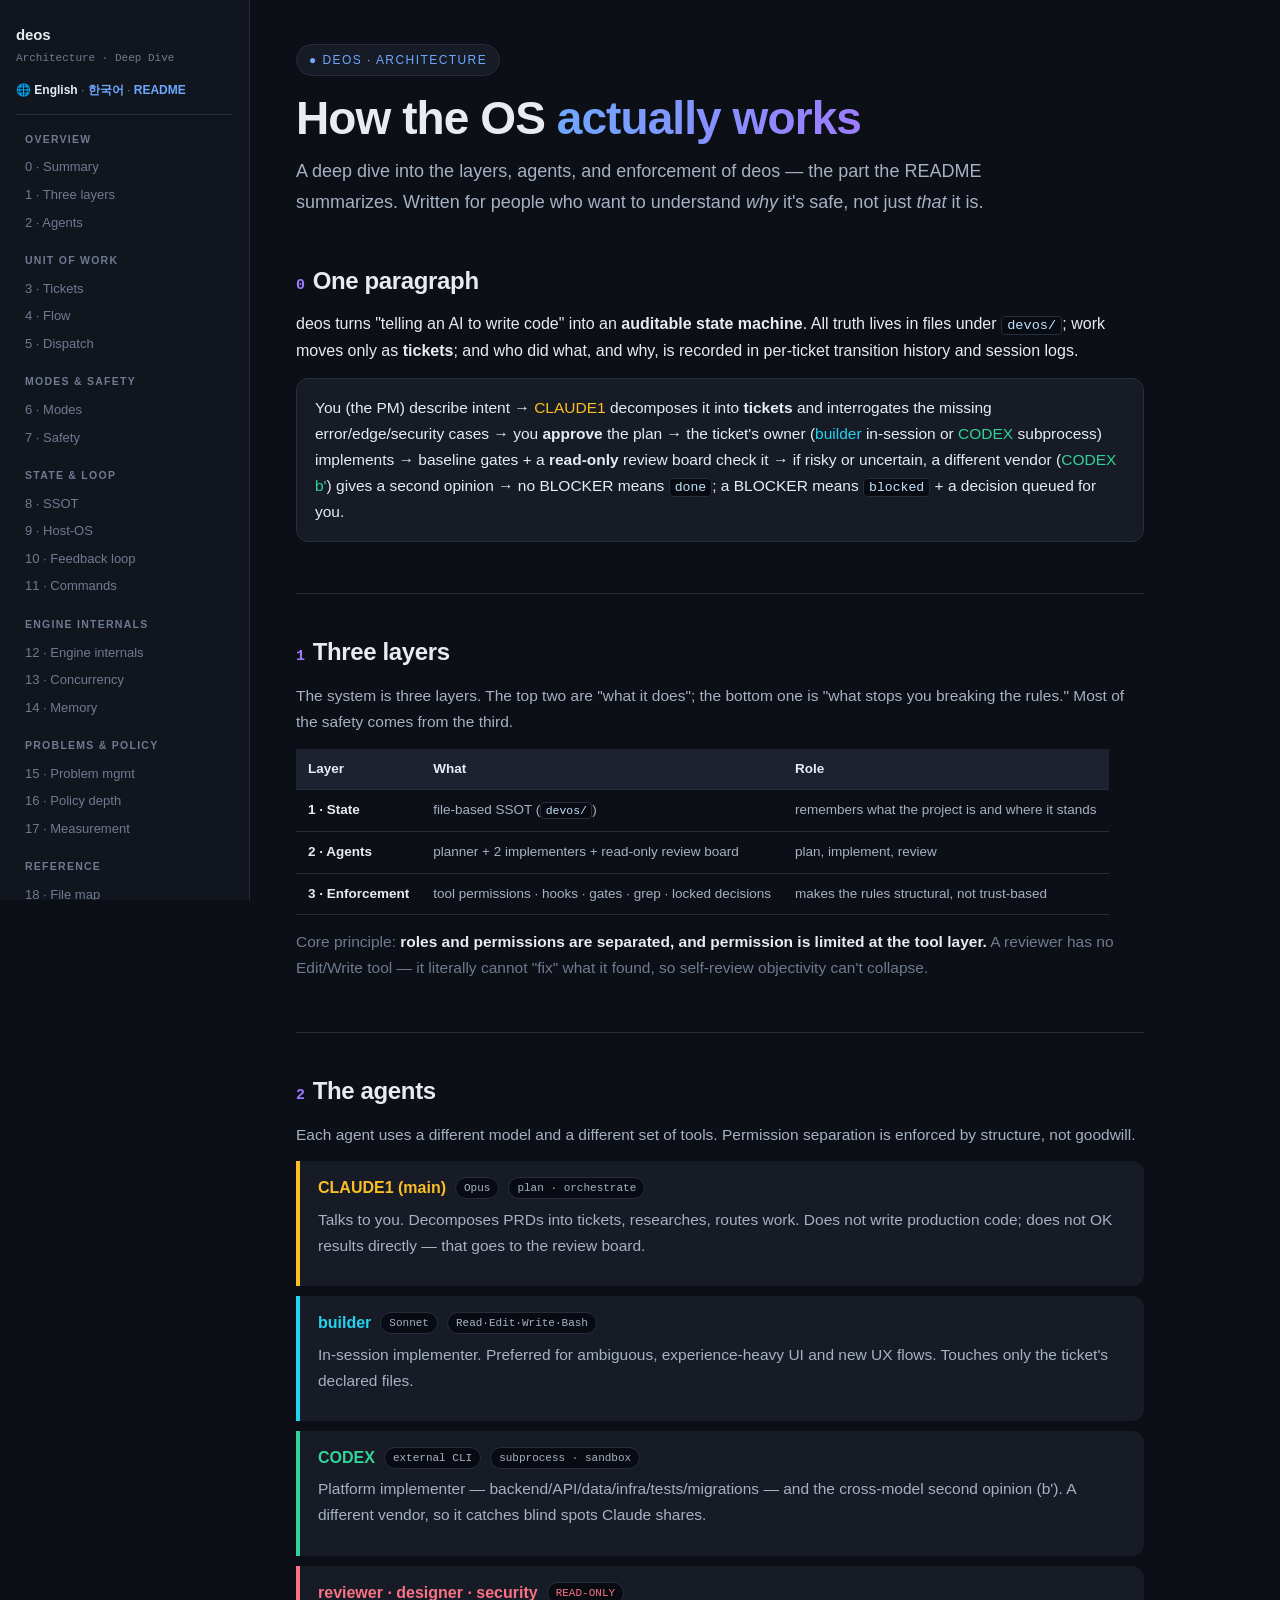
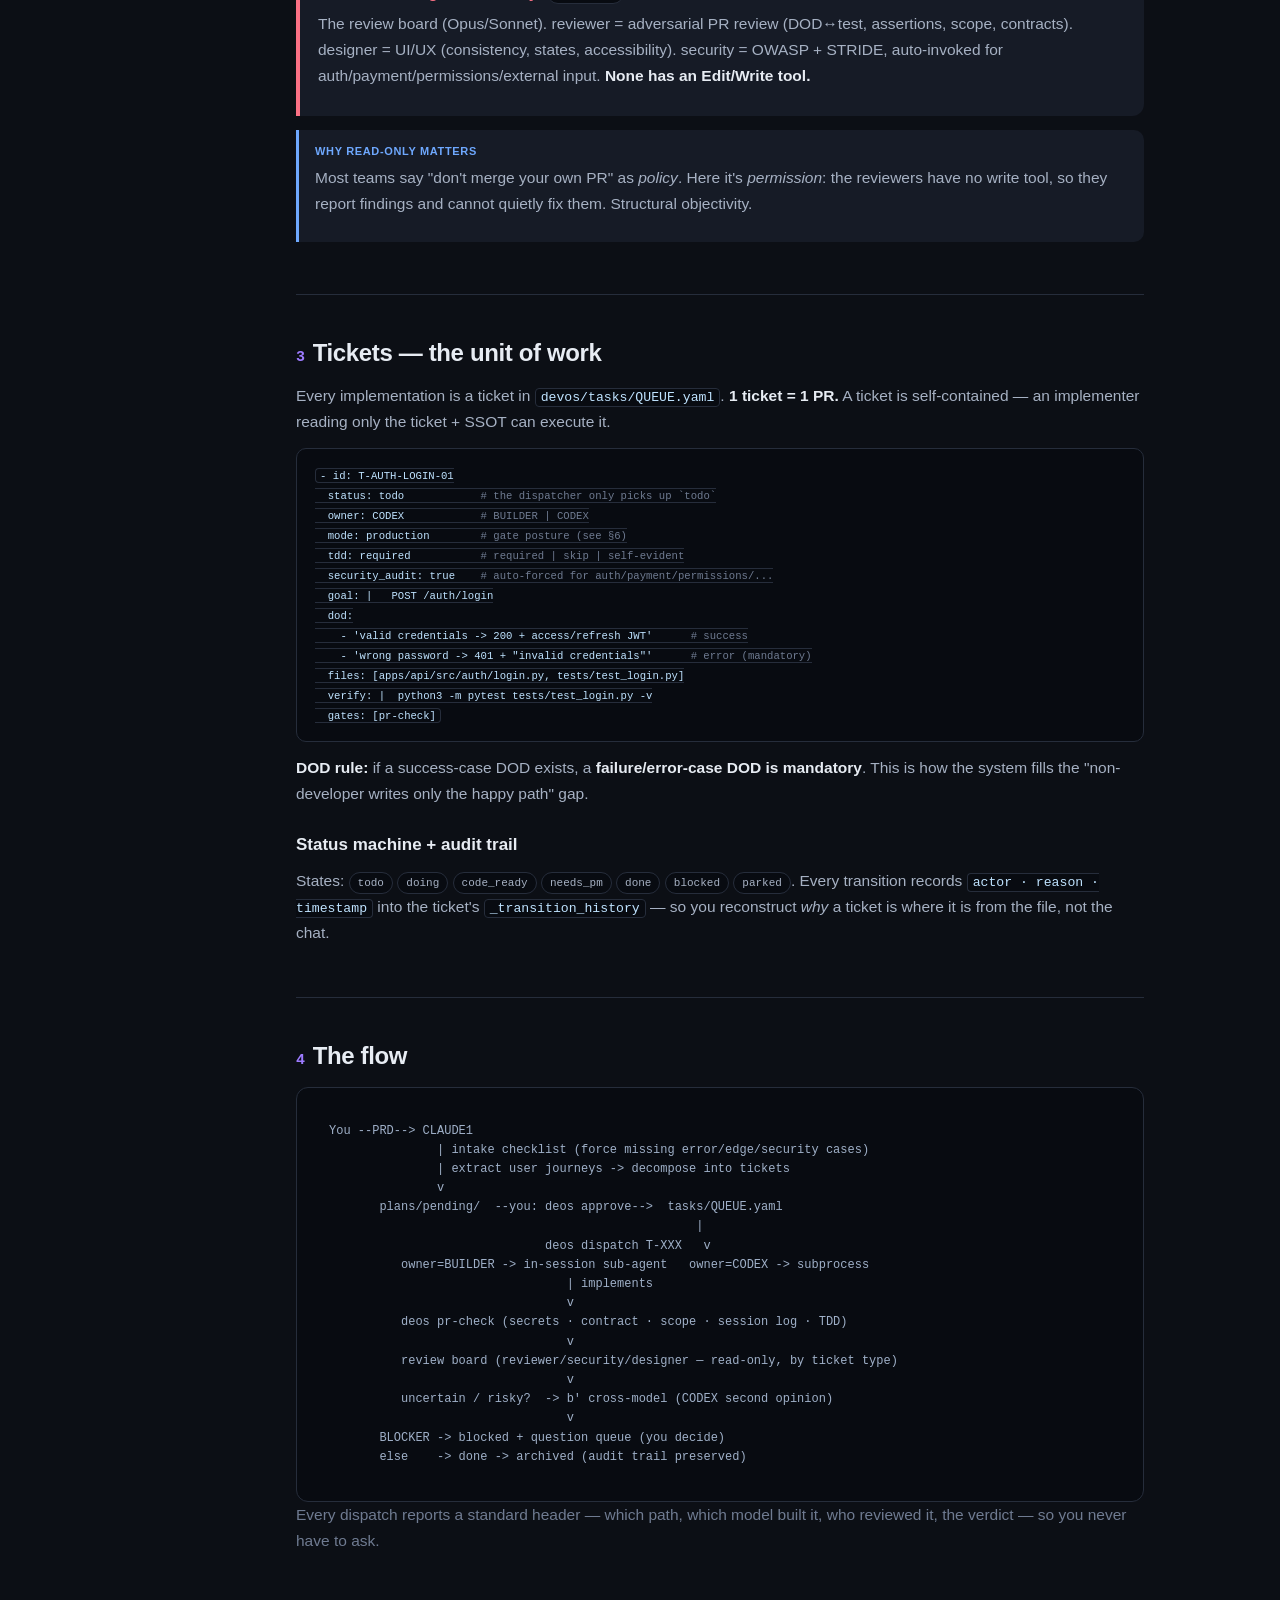
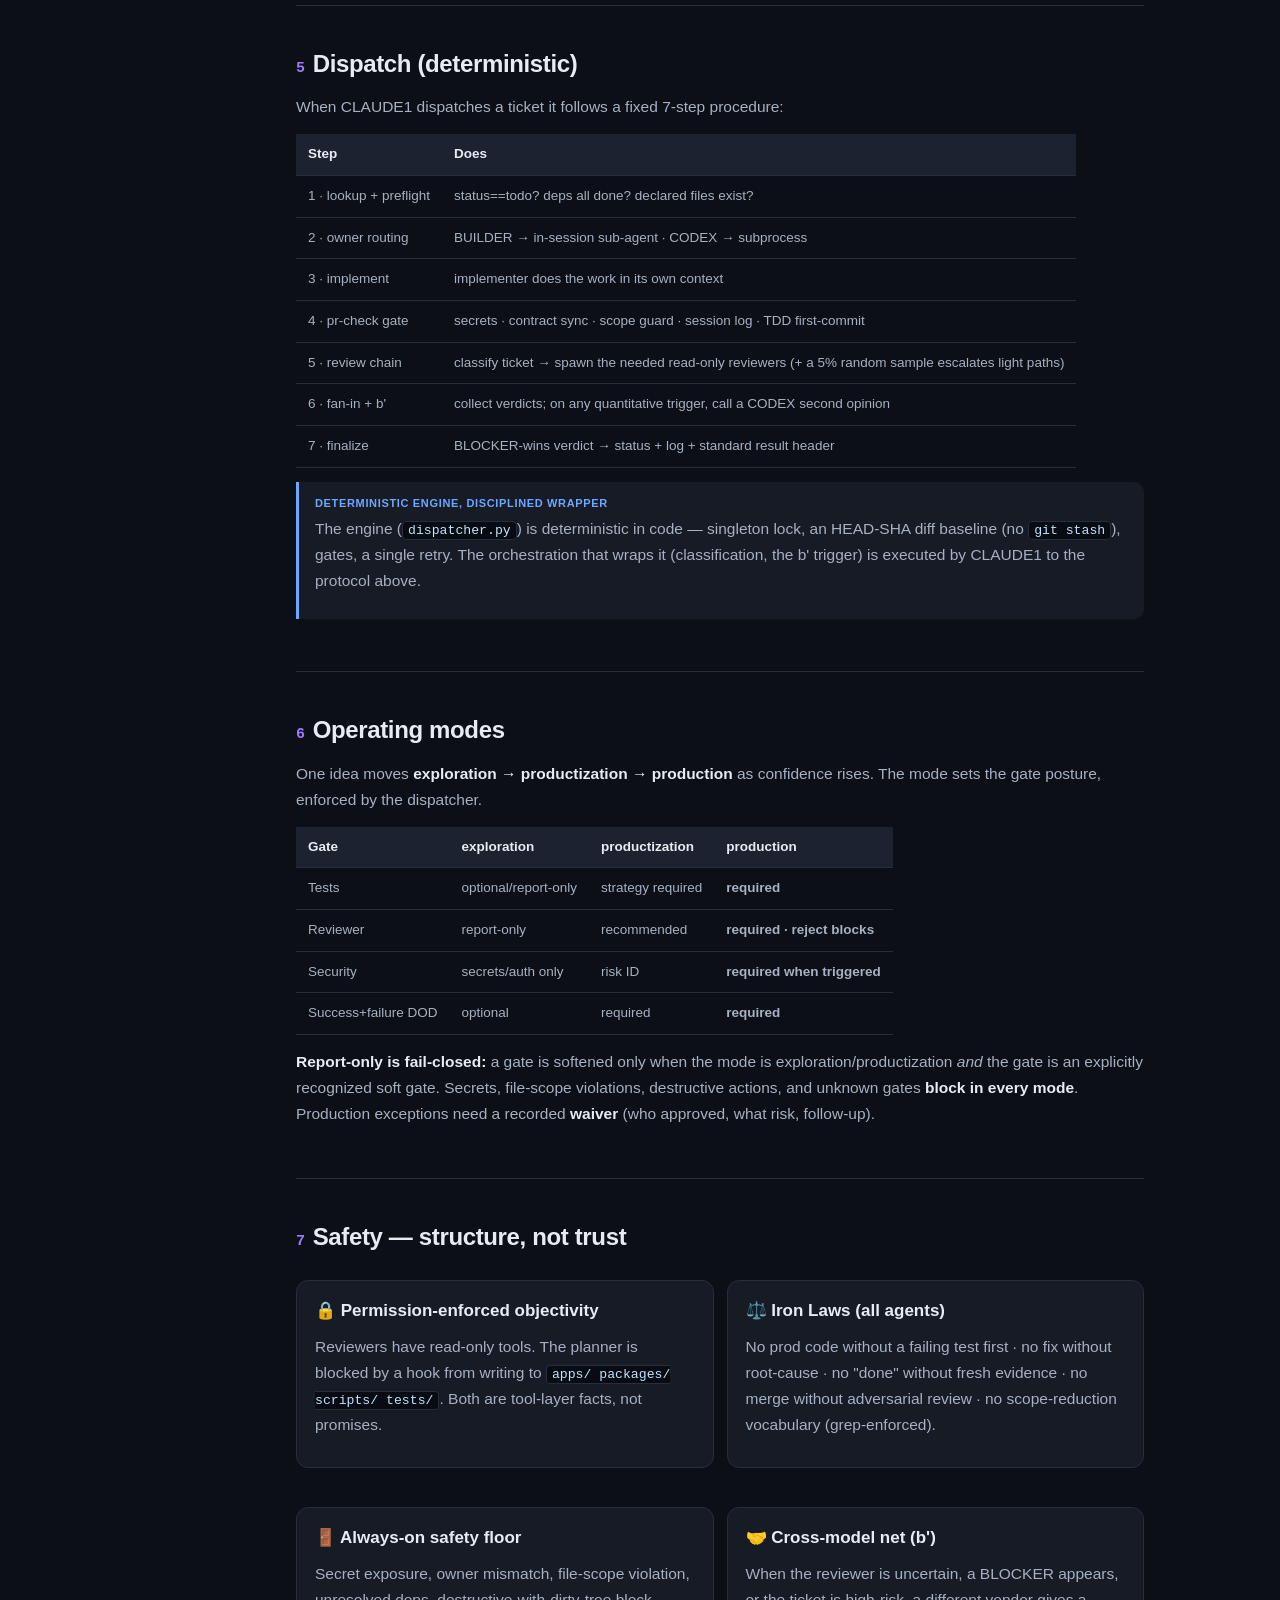
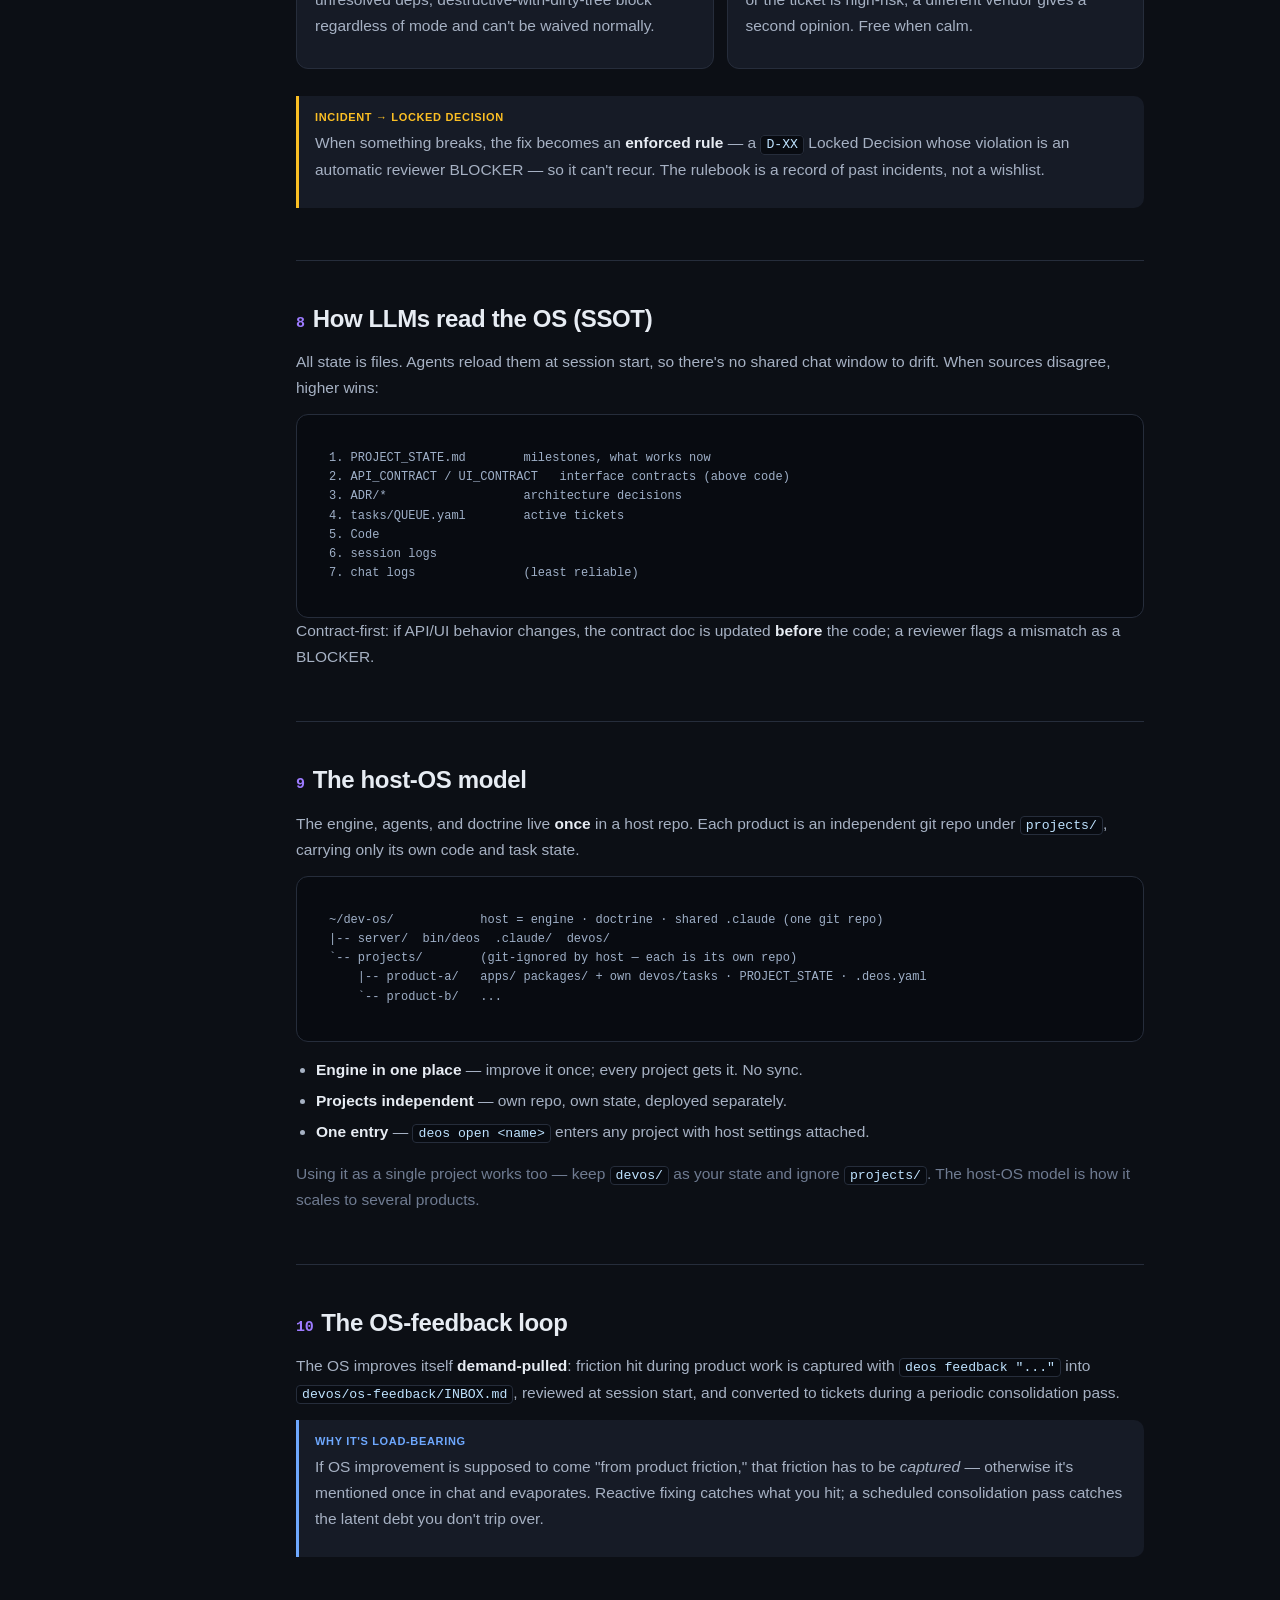
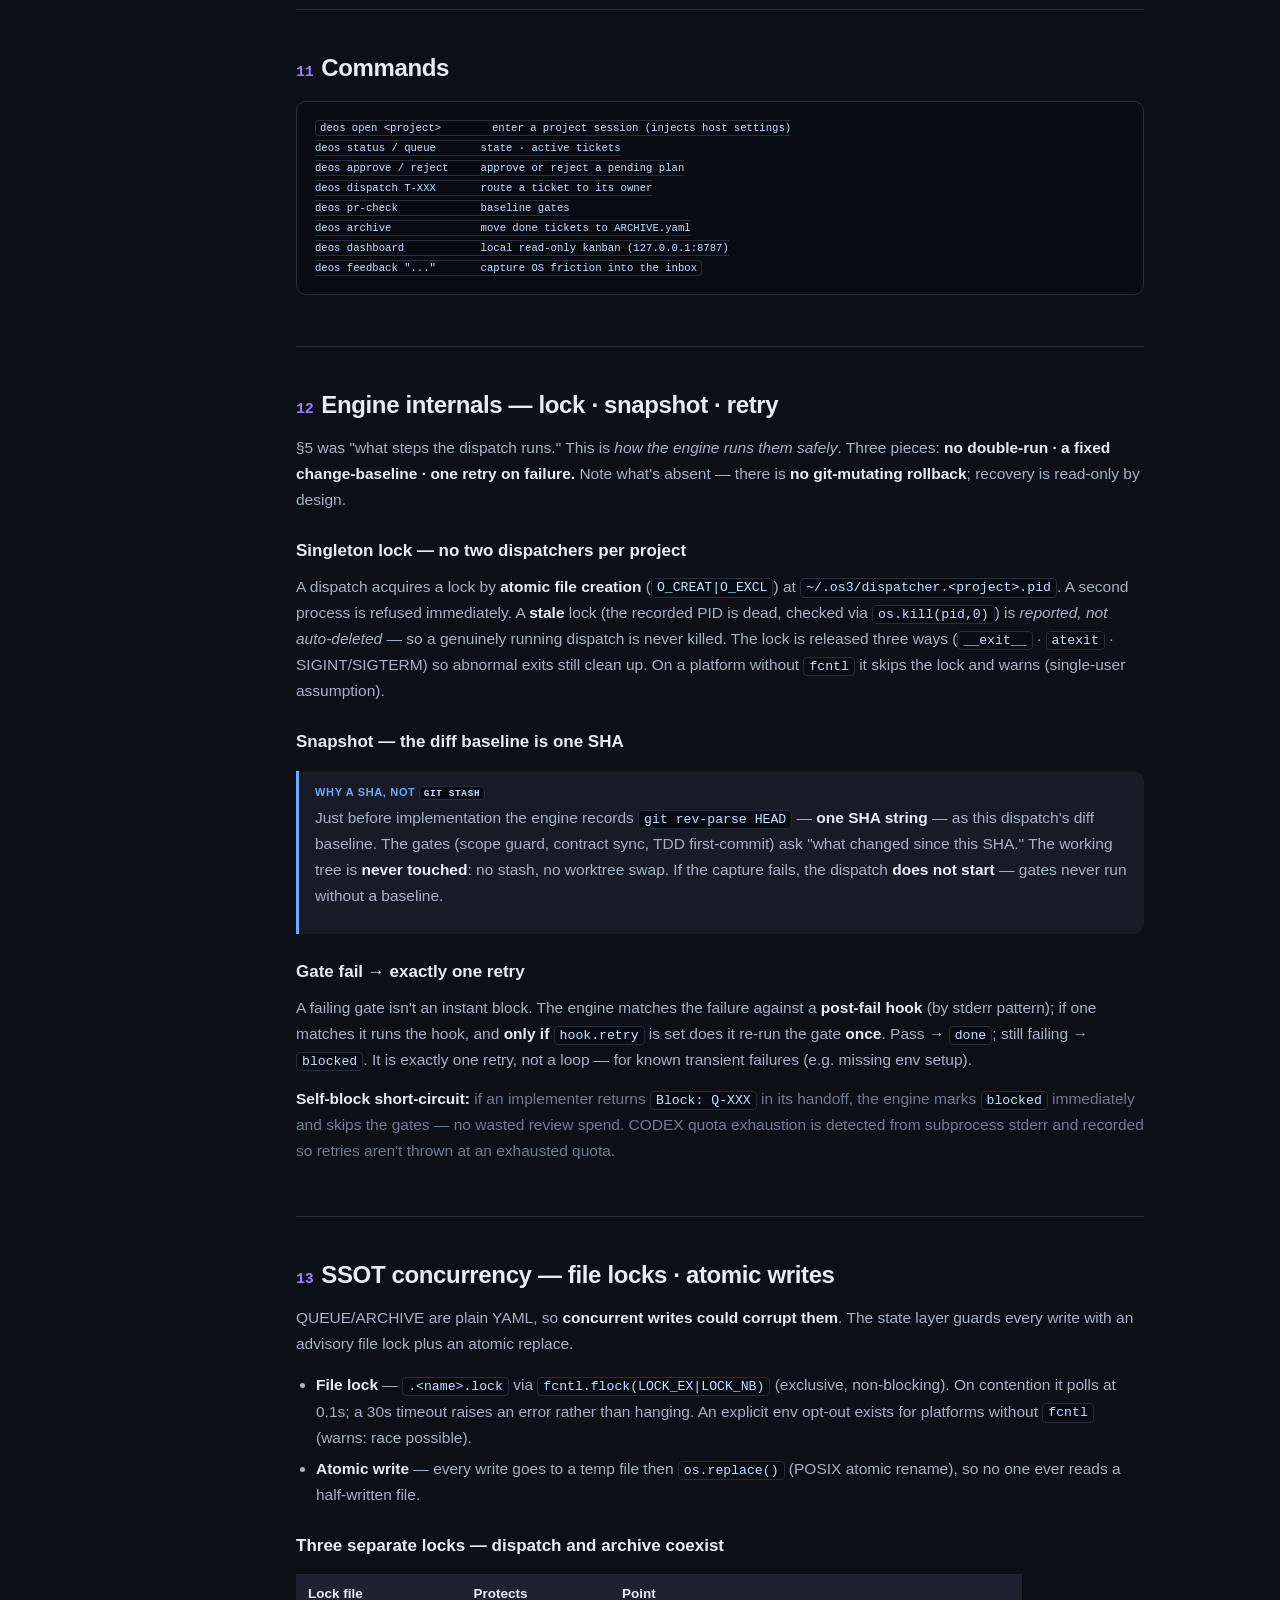
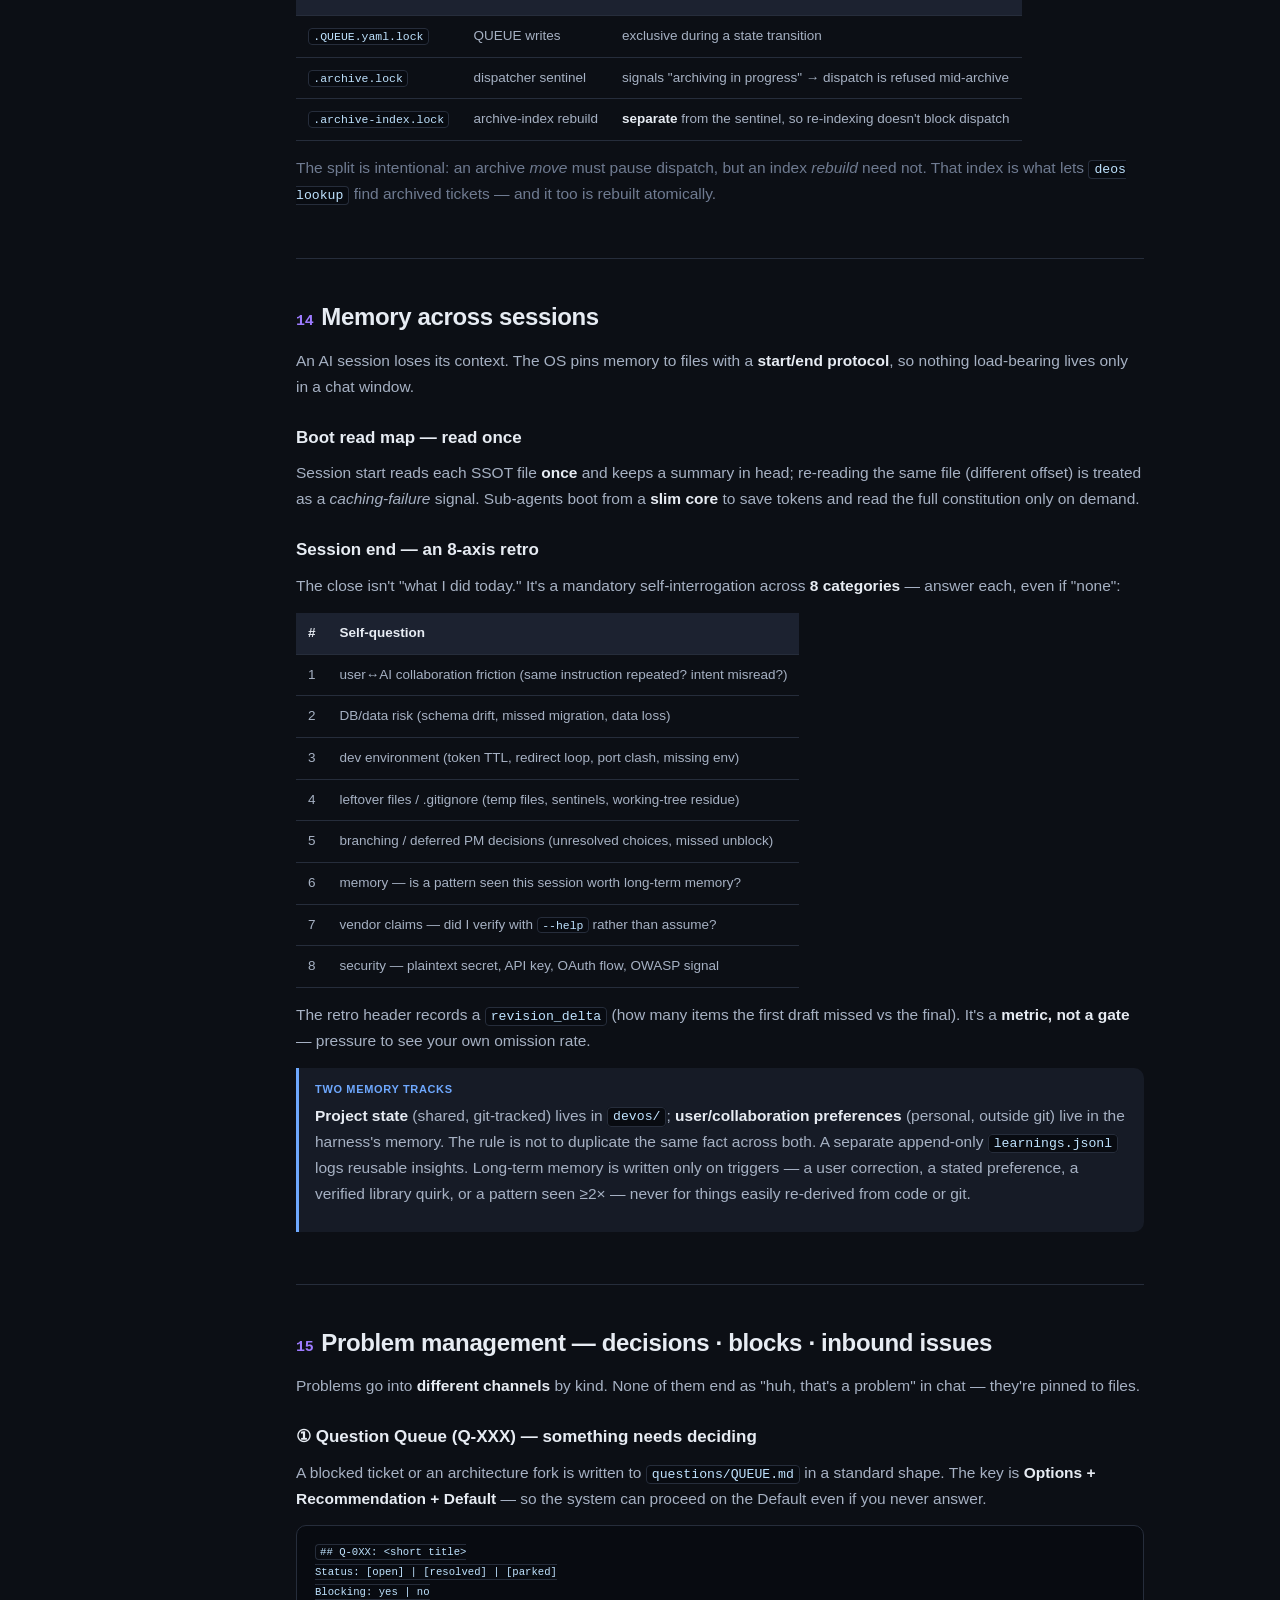
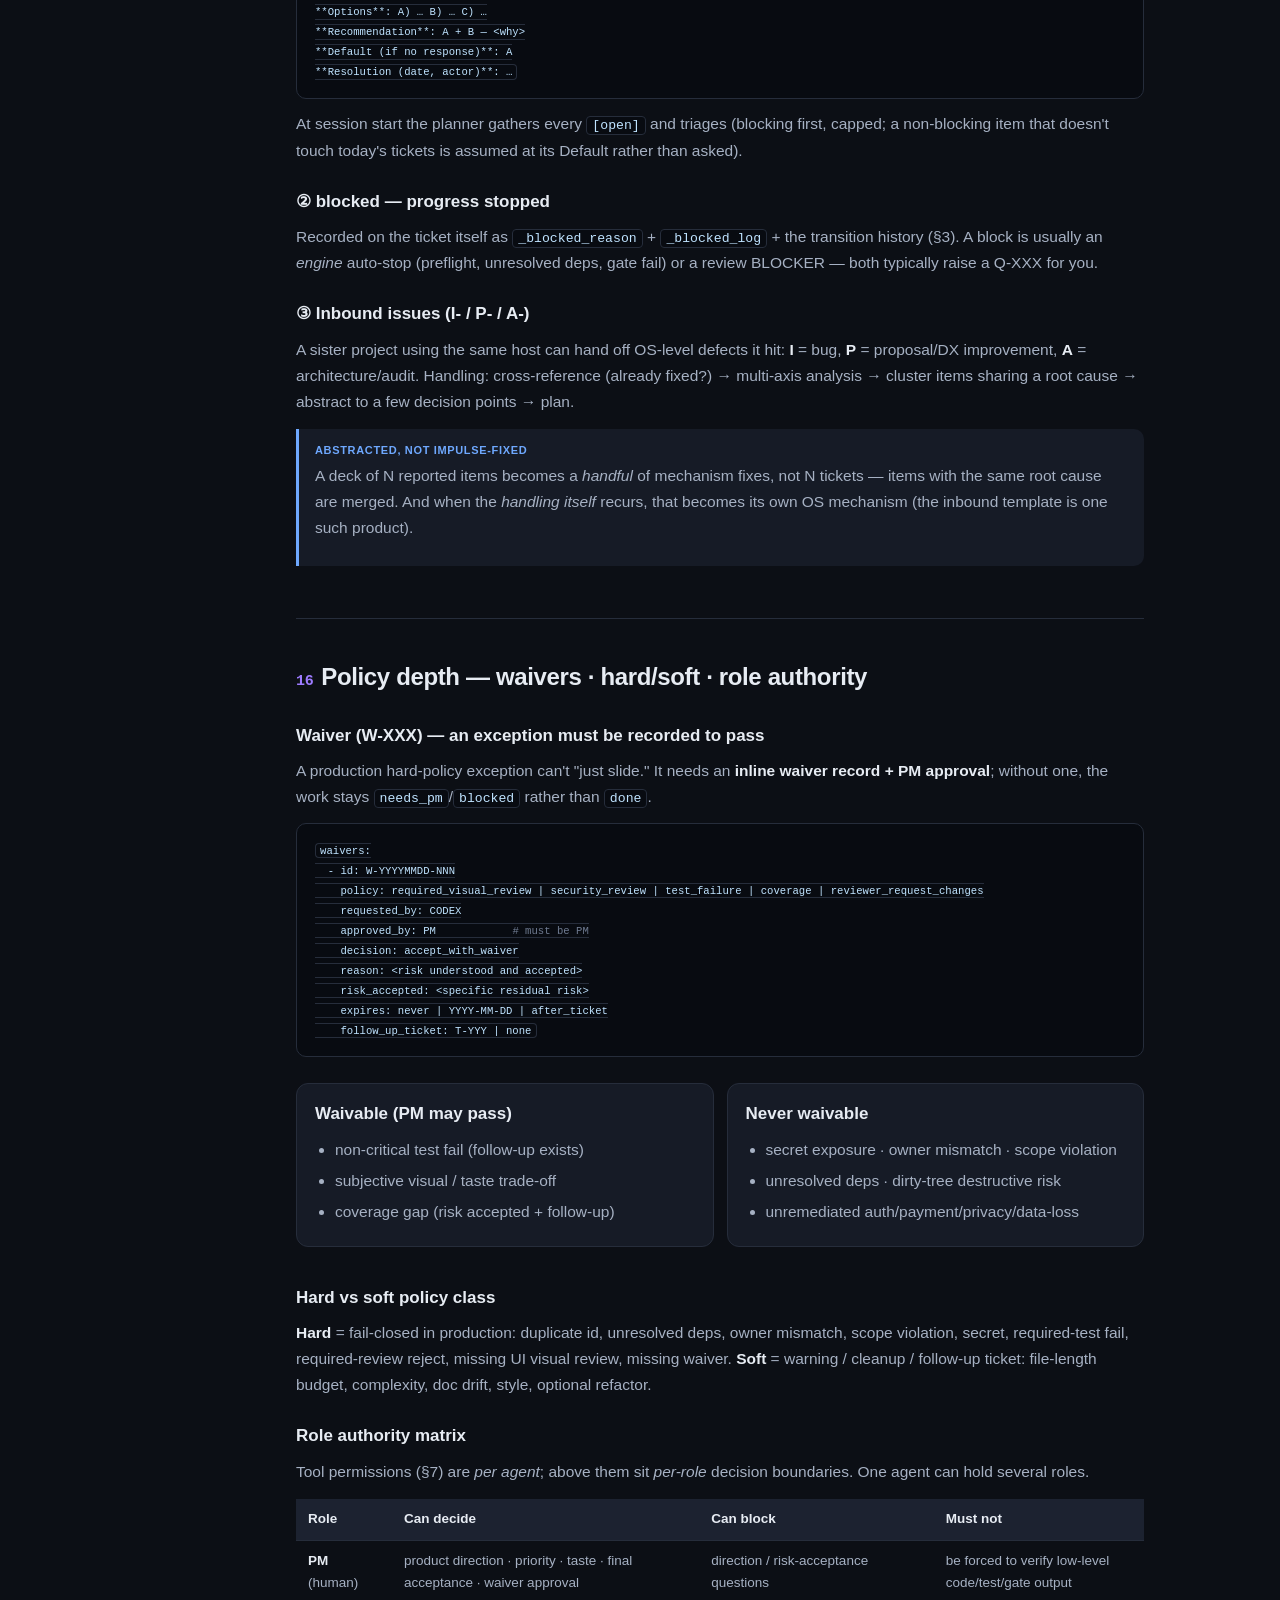
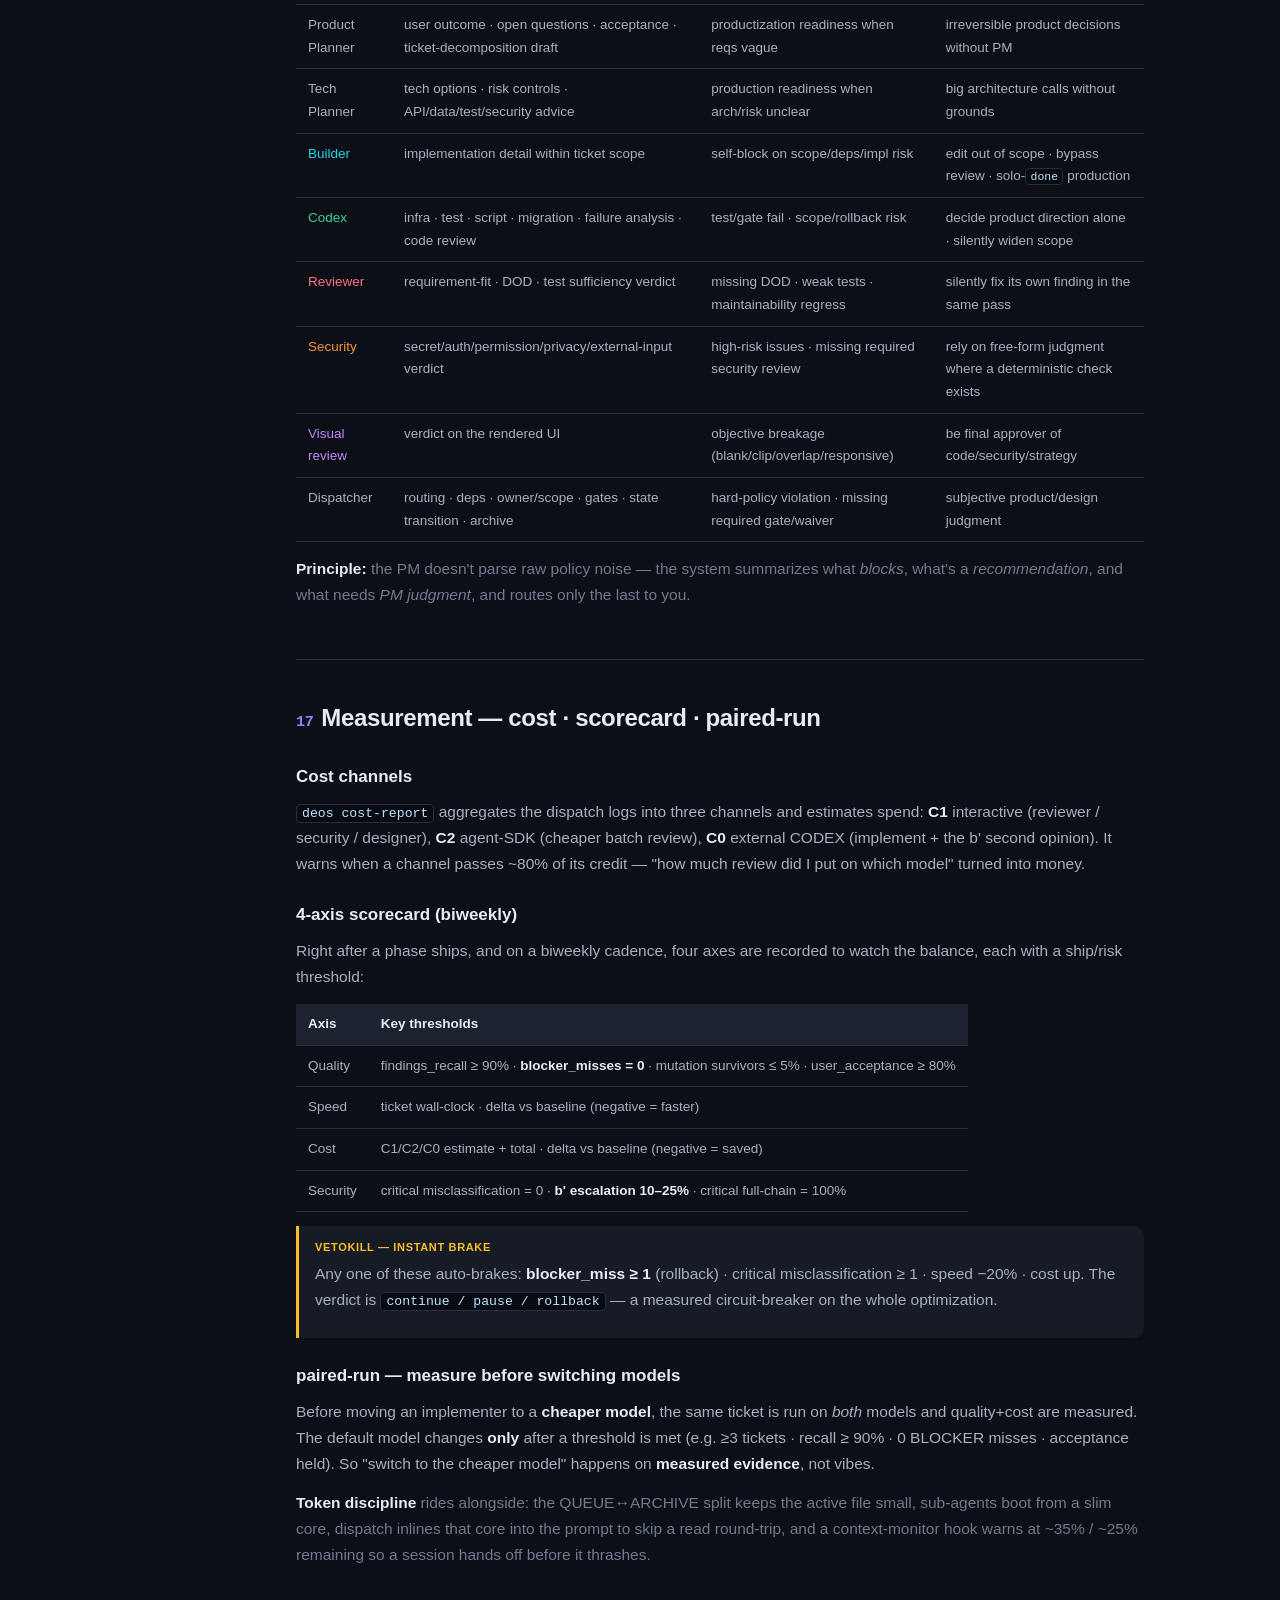
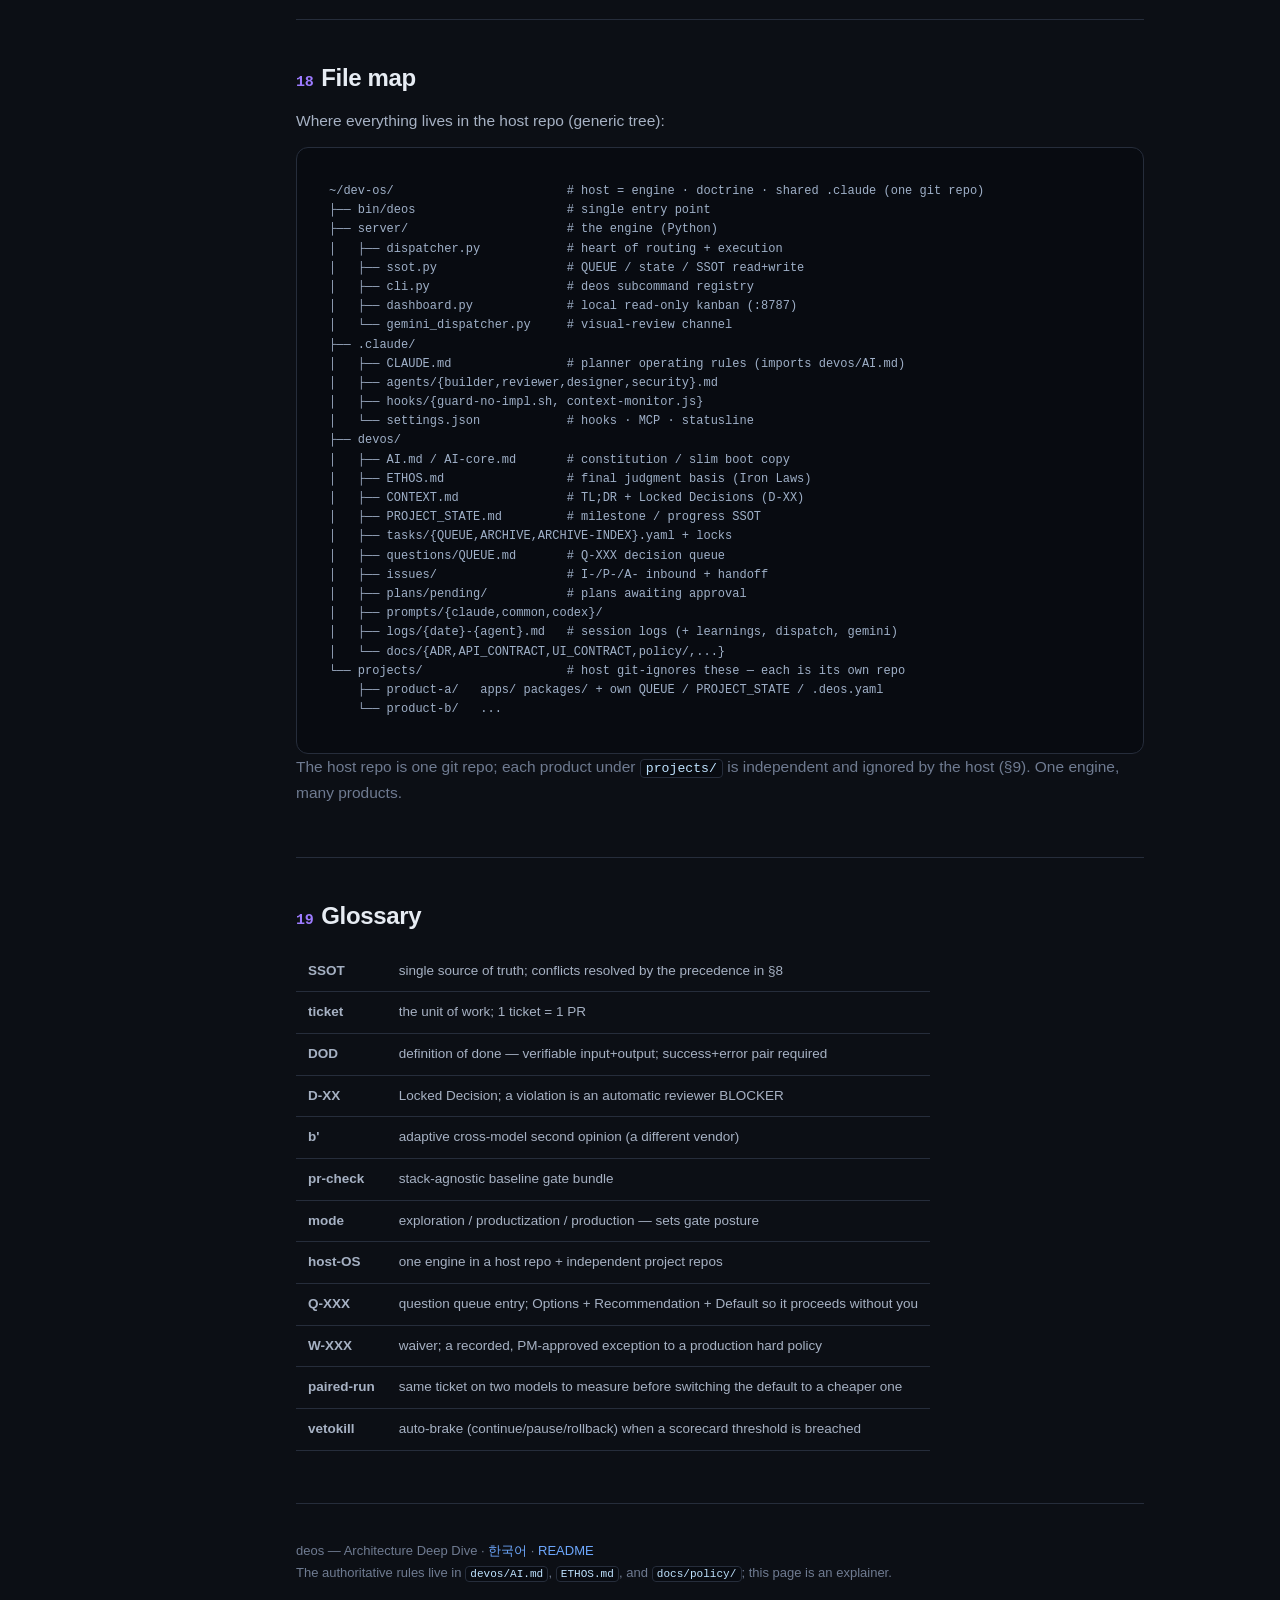
==== commit eb67c44e: "rebrand: Vibe Coding OS → deos (engine via export + public docs) - engine synced from the deos-brand" ====
--- a/docs/deep-dive.en.html
+++ b/docs/deep-dive.en.html
@@ -3,7 +3,7 @@
 <head>
 <meta charset="UTF-8">
 <meta name="viewport" content="width=device-width, initial-scale=1.0">
-<title>Vibe Coding OS — Architecture Deep Dive</title>
+<title>deos — Architecture Deep Dive</title>
 <style>
   :root{--bg:#0c0f15;--panel:#11151e;--card:#161b26;--card2:#1c2230;--line:#262d3b;--ink:#e7ecf3;--ink2:#a6b1c3;--ink3:#6f7b91;--acc:#6ea8fe;--acc2:#9d7bff;--ok:#34d399;--warn:#fbbf24;--block:#fb7185;--builder:#22d3ee;--reviewer:#fb7185;--designer:#c084fc;--security:#fb923c;--codex:#34d399;--claude1:#fbbf24;--mono:"SF Mono",ui-monospace,Menlo,Consolas,monospace;--sans:-apple-system,BlinkMacSystemFont,"Segoe UI",Roboto,sans-serif}
   *{box-sizing:border-box}html{scroll-behavior:smooth}
@@ -62,9 +62,9 @@
 <div class="shell">
 
 <aside>
-  <div class="brand">Vibe Coding OS</div>
+  <div class="brand">deos</div>
   <div class="ver">Architecture · Deep Dive</div>
-  <div class="langs">🌐 <strong>English</strong> · <a href="deep-dive.ko.html">한국어</a> · <a href="../README.md">README</a></div>
+  <div class="langs">🌐 <strong>English</strong> · <a href="deep-dive.ko.html">한국어</a> · <a href="https://github.com/theprdguy/deos">README</a></div>
   <nav>
     <div class="grp">Overview</div>
     <a href="#tl">0 · Summary</a>
@@ -97,13 +97,13 @@
 </aside>
 
 <main>
-  <span class="kick">● Vibe Coding OS · Architecture</span>
+  <span class="kick">● deos · Architecture</span>
   <h1>How the OS <span class="g">actually works</span></h1>
-  <p class="lead">A deep dive into the layers, agents, and enforcement of Vibe Coding OS — the part the README summarizes. Written for people who want to understand <em>why</em> it's safe, not just <em>that</em> it is.</p>
+  <p class="lead">A deep dive into the layers, agents, and enforcement of deos — the part the README summarizes. Written for people who want to understand <em>why</em> it's safe, not just <em>that</em> it is.</p>
 
 <section id="tl"><div class="wrap">
   <h2><span class="n">0</span>One paragraph</h2>
-  <p class="lead2">Vibe Coding OS turns "telling an AI to write code" into an <strong>auditable state machine</strong>. All truth lives in files under <code>devos/</code>; work moves only as <strong>tickets</strong>; and who did what, and why, is recorded in per-ticket transition history and session logs.</p>
+  <p class="lead2">deos turns "telling an AI to write code" into an <strong>auditable state machine</strong>. All truth lives in files under <code>devos/</code>; work moves only as <strong>tickets</strong>; and who did what, and why, is recorded in per-ticket transition history and session logs.</p>
   <div class="card"><p style="margin:0;color:var(--ink)">You (the PM) describe intent → <span class="c1">CLAUDE1</span> decomposes it into <strong>tickets</strong> and interrogates the missing error/edge/security cases → you <strong>approve</strong> the plan → the ticket's owner (<span class="b">builder</span> in-session or <span class="cx">CODEX</span> subprocess) implements → baseline gates + a <strong>read-only</strong> review board check it → if risky or uncertain, a different vendor (<span class="cx">CODEX b'</span>) gives a second opinion → no BLOCKER means <code>done</code>; a BLOCKER means <code>blocked</code> + a decision queued for you.</p></div>
 </div></section>
 
@@ -158,13 +158,13 @@
                | intake checklist (force missing error/edge/security cases)
                | extract user journeys -> decompose into tickets
                v
-       plans/pending/  --you: os3 approve-->  tasks/QUEUE.yaml
+       plans/pending/  --you: deos approve-->  tasks/QUEUE.yaml
                                                    |
-                              os3 dispatch T-XXX   v
+                              deos dispatch T-XXX   v
           owner=BUILDER -> in-session sub-agent   owner=CODEX -> subprocess
                                  | implements
                                  v
-          os3 pr-check (secrets · contract · scope · session log · TDD)
+          deos pr-check (secrets · contract · scope · session log · TDD)
                                  v
           review board (reviewer/security/designer — read-only, by ticket type)
                                  v
@@ -236,34 +236,34 @@
   <h2><span class="n">9</span>The host-OS model</h2>
   <p>The engine, agents, and doctrine live <strong>once</strong> in a host repo. Each product is an independent git repo under <code>projects/</code>, carrying only its own code and task state.</p>
   <div class="diagram"><pre>~/dev-os/            host = engine · doctrine · shared .claude (one git repo)
-|-- server/  bin/os3  .claude/  devos/
+|-- server/  bin/deos  .claude/  devos/
 `-- projects/        (git-ignored by host — each is its own repo)
-    |-- product-a/   apps/ packages/ + own devos/tasks · PROJECT_STATE · .os3.yaml
+    |-- product-a/   apps/ packages/ + own devos/tasks · PROJECT_STATE · .deos.yaml
     `-- product-b/   ...</pre></div>
   <ul>
     <li><strong>Engine in one place</strong> — improve it once; every project gets it. No sync.</li>
     <li><strong>Projects independent</strong> — own repo, own state, deployed separately.</li>
-    <li><strong>One entry</strong> — <code>os3 open &lt;name&gt;</code> enters any project with host settings attached.</li>
+    <li><strong>One entry</strong> — <code>deos open &lt;name&gt;</code> enters any project with host settings attached.</li>
   </ul>
   <p class="muted">Using it as a single project works too — keep <code>devos/</code> as your state and ignore <code>projects/</code>. The host-OS model is how it scales to several products.</p>
 </div></section>
 
 <section id="feedback"><div class="wrap">
   <h2><span class="n">10</span>The OS-feedback loop</h2>
-  <p>The OS improves itself <strong>demand-pulled</strong>: friction hit during product work is captured with <code>os3 feedback "..."</code> into <code>devos/os-feedback/INBOX.md</code>, reviewed at session start, and converted to tickets during a periodic consolidation pass.</p>
+  <p>The OS improves itself <strong>demand-pulled</strong>: friction hit during product work is captured with <code>deos feedback "..."</code> into <code>devos/os-feedback/INBOX.md</code>, reviewed at session start, and converted to tickets during a periodic consolidation pass.</p>
   <div class="note"><span class="l">Why it's load-bearing</span><p>If OS improvement is supposed to come "from product friction," that friction has to be <em>captured</em> — otherwise it's mentioned once in chat and evaporates. Reactive fixing catches what you hit; a scheduled consolidation pass catches the latent debt you don't trip over.</p></div>
 </div></section>
 
 <section id="cli"><div class="wrap">
   <h2><span class="n">11</span>Commands</h2>
-  <pre><code>os3 open &lt;project&gt;        enter a project session (injects host settings)
-os3 status / queue       state · active tickets
-os3 approve / reject     approve or reject a pending plan
-os3 dispatch T-XXX       route a ticket to its owner
-os3 pr-check             baseline gates
-os3 archive              move done tickets to ARCHIVE.yaml
-os3 dashboard            local read-only kanban (127.0.0.1:8787)
-os3 feedback "..."       capture OS friction into the inbox</code></pre>
+  <pre><code>deos open &lt;project&gt;        enter a project session (injects host settings)
+deos status / queue       state · active tickets
+deos approve / reject     approve or reject a pending plan
+deos dispatch T-XXX       route a ticket to its owner
+deos pr-check             baseline gates
+deos archive              move done tickets to ARCHIVE.yaml
+deos dashboard            local read-only kanban (127.0.0.1:8787)
+deos feedback "..."       capture OS friction into the inbox</code></pre>
 </div></section>
 
 <section id="engine"><div class="wrap">
@@ -294,7 +294,7 @@
       <tr><td><code>.archive-index.lock</code></td><td>archive-index rebuild</td><td><strong>separate</strong> from the sentinel, so re-indexing doesn't block dispatch</td></tr>
     </tbody>
   </table>
-  <p class="muted">The split is intentional: an archive <em>move</em> must pause dispatch, but an index <em>rebuild</em> need not. That index is what lets <code>os3 lookup</code> find archived tickets — and it too is rebuilt atomically.</p>
+  <p class="muted">The split is intentional: an archive <em>move</em> must pause dispatch, but an index <em>rebuild</em> need not. That index is what lets <code>deos lookup</code> find archived tickets — and it too is rebuilt atomically.</p>
 </div></section>
 
 <section id="memory"><div class="wrap">
@@ -383,7 +383,7 @@
 <section id="metrics"><div class="wrap">
   <h2><span class="n">17</span>Measurement — cost · scorecard · paired-run</h2>
   <h3>Cost channels</h3>
-  <p><code>os3 cost-report</code> aggregates the dispatch logs into three channels and estimates spend: <strong>C1</strong> interactive (reviewer / security / designer), <strong>C2</strong> agent-SDK (cheaper batch review), <strong>C0</strong> external CODEX (implement + the b' second opinion). It warns when a channel passes ~80% of its credit — "how much review did I put on which model" turned into money.</p>
+  <p><code>deos cost-report</code> aggregates the dispatch logs into three channels and estimates spend: <strong>C1</strong> interactive (reviewer / security / designer), <strong>C2</strong> agent-SDK (cheaper batch review), <strong>C0</strong> external CODEX (implement + the b' second opinion). It warns when a channel passes ~80% of its credit — "how much review did I put on which model" turned into money.</p>
   <h3>4-axis scorecard (biweekly)</h3>
   <p>Right after a phase ships, and on a biweekly cadence, four axes are recorded to watch the balance, each with a ship/risk threshold:</p>
   <table>
@@ -405,11 +405,11 @@
   <h2><span class="n">18</span>File map</h2>
   <p>Where everything lives in the host repo (generic tree):</p>
   <div class="diagram"><pre>~/dev-os/                        # host = engine · doctrine · shared .claude (one git repo)
-├── bin/os3                      # single entry point
+├── bin/deos                     # single entry point
 ├── server/                      # the engine (Python)
 │   ├── dispatcher.py            # heart of routing + execution
 │   ├── ssot.py                  # QUEUE / state / SSOT read+write
-│   ├── cli.py                   # os3 subcommand registry
+│   ├── cli.py                   # deos subcommand registry
 │   ├── dashboard.py             # local read-only kanban (:8787)
 │   └── gemini_dispatcher.py     # visual-review channel
 ├── .claude/
@@ -430,7 +430,7 @@
 │   ├── logs/{date}-{agent}.md   # session logs (+ learnings, dispatch, gemini)
 │   └── docs/{ADR,API_CONTRACT,UI_CONTRACT,policy/,...}
 └── projects/                    # host git-ignores these — each is its own repo
-    ├── product-a/   apps/ packages/ + own QUEUE / PROJECT_STATE / .os3.yaml
+    ├── product-a/   apps/ packages/ + own QUEUE / PROJECT_STATE / .deos.yaml
     └── product-b/   ...</pre></div>
   <p class="muted">The host repo is one git repo; each product under <code>projects/</code> is independent and ignored by the host (§9). One engine, many products.</p>
 </div></section>
@@ -453,7 +453,7 @@
   </tbody></table>
 </div></section>
 
-<div class="foot"><div class="wrap">Vibe Coding OS — Architecture Deep Dive · <a href="deep-dive.ko.html">한국어</a> · <a href="../README.md">README</a><br>The authoritative rules live in <code>devos/AI.md</code>, <code>ETHOS.md</code>, and <code>docs/policy/</code>; this page is an explainer.</div></div>
+<div class="foot"><div class="wrap">deos — Architecture Deep Dive · <a href="deep-dive.ko.html">한국어</a> · <a href="https://github.com/theprdguy/deos">README</a><br>The authoritative rules live in <code>devos/AI.md</code>, <code>ETHOS.md</code>, and <code>docs/policy/</code>; this page is an explainer.</div></div>
 </main>
 
 </div>
